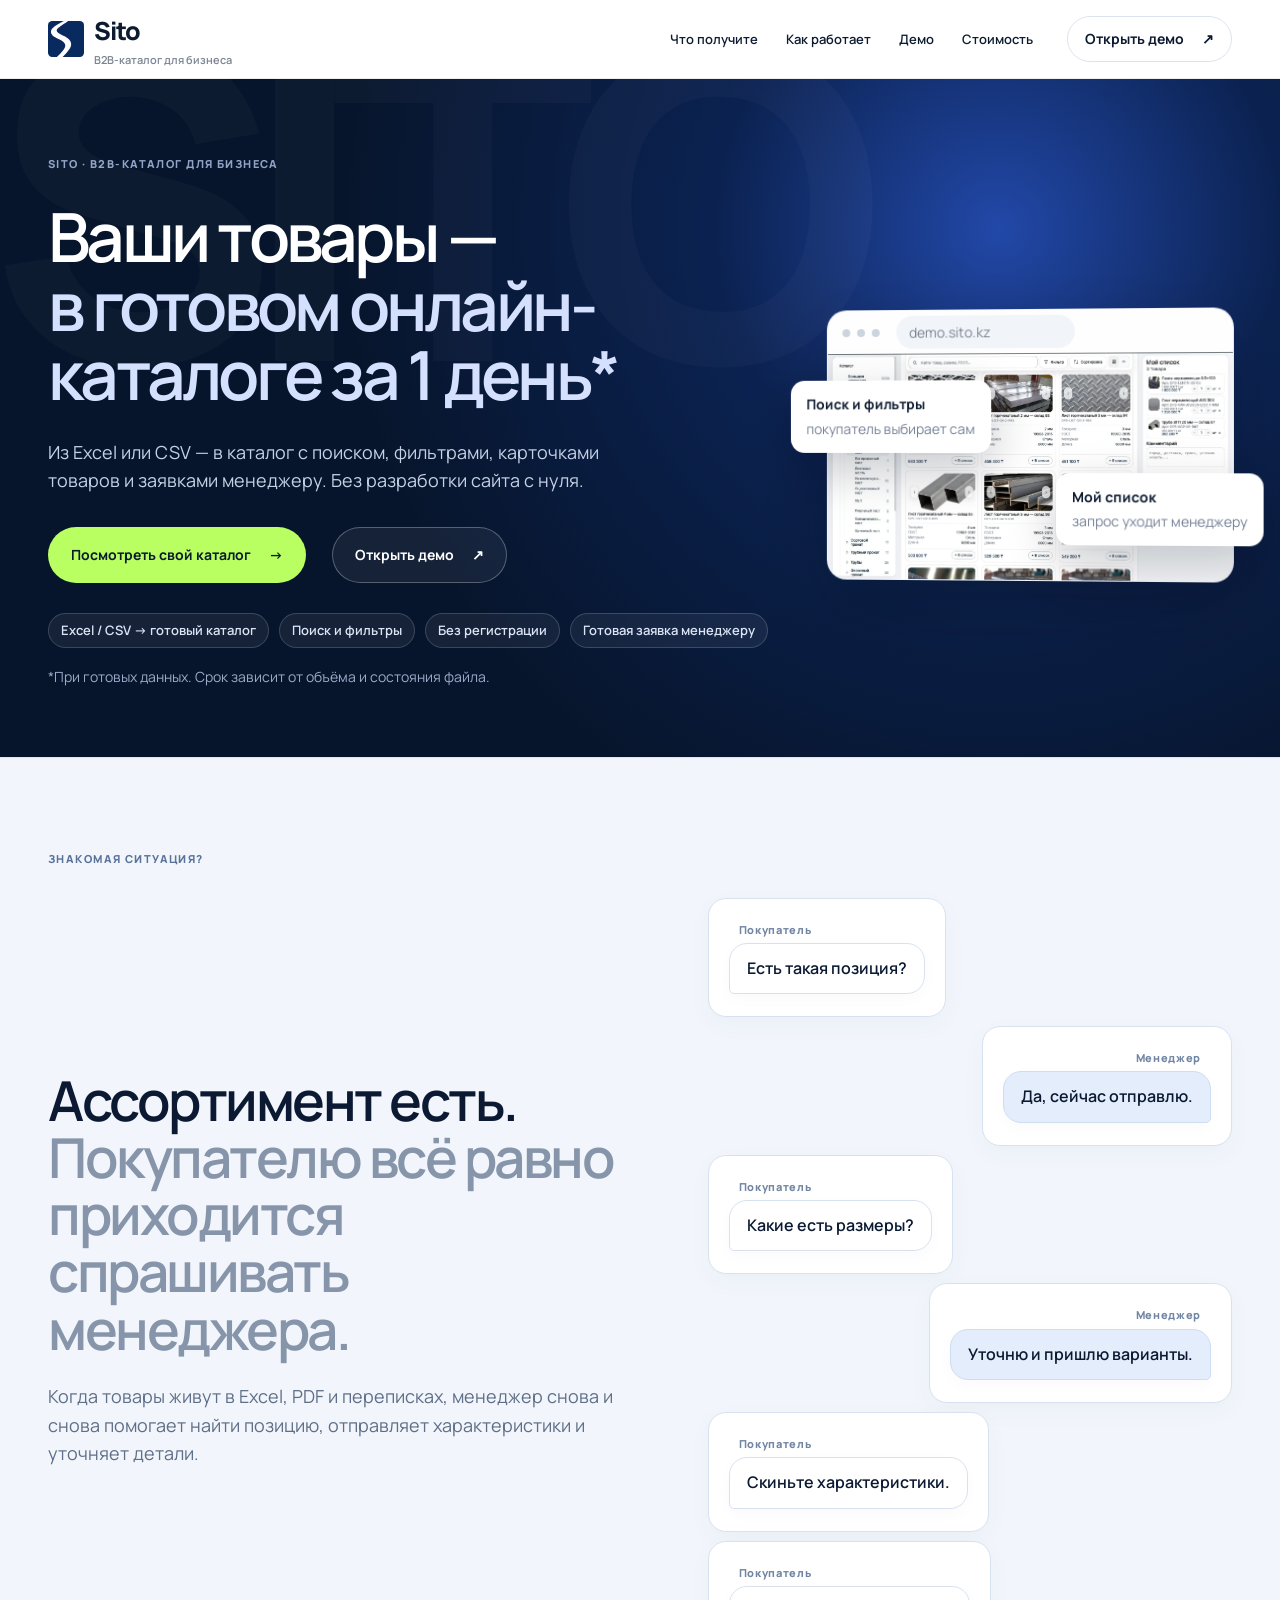
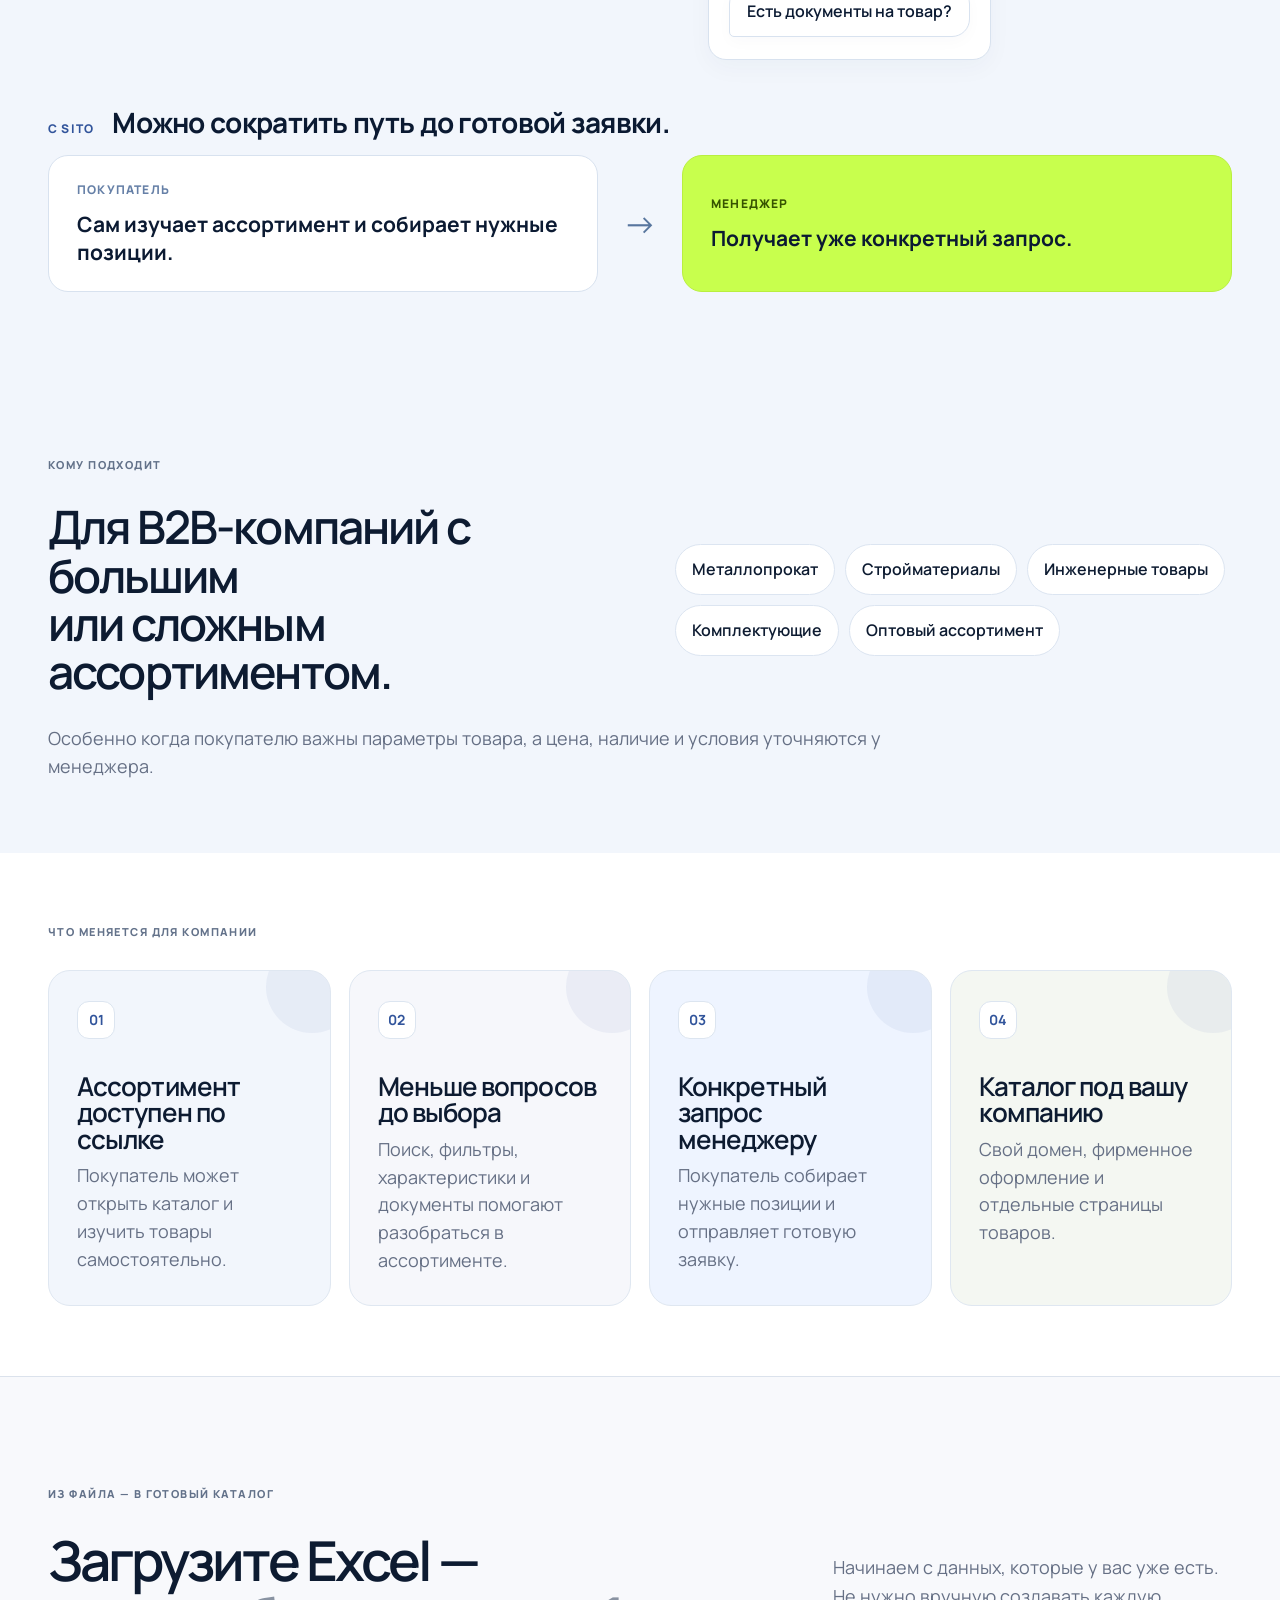
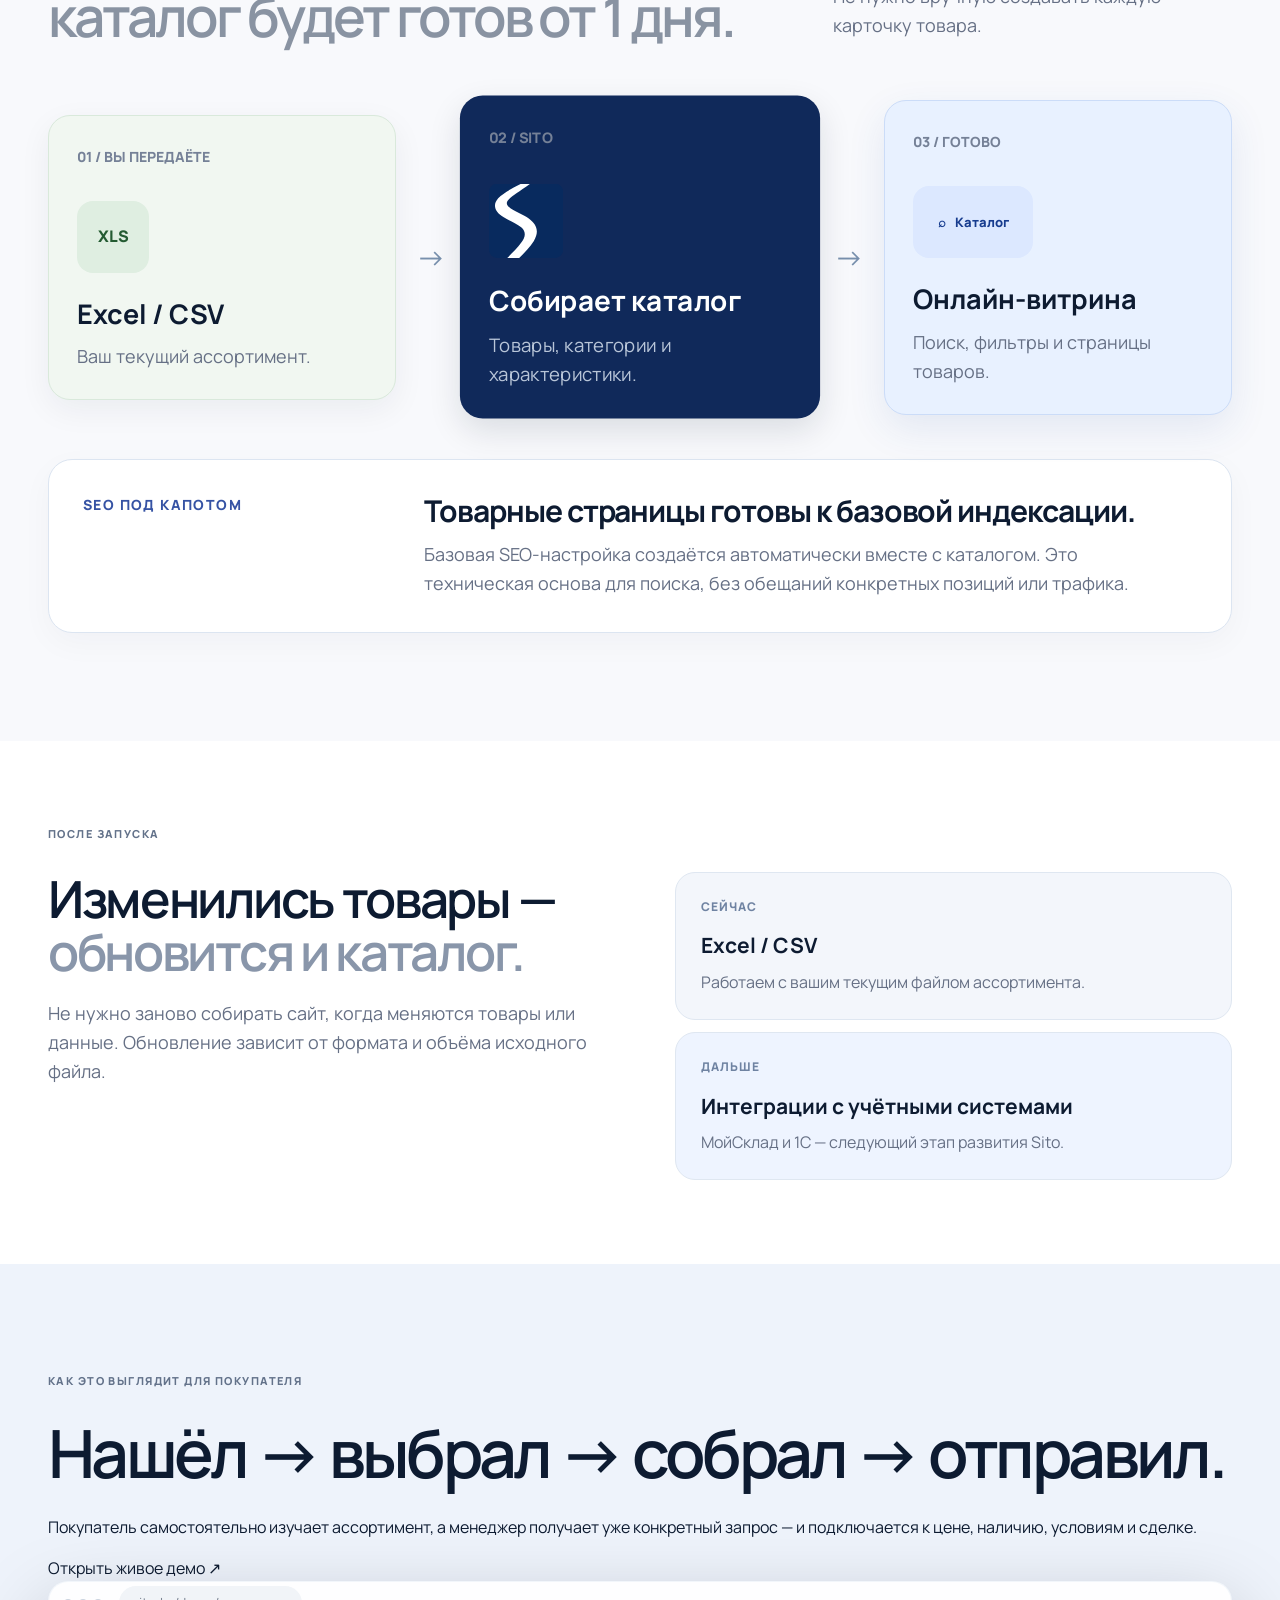
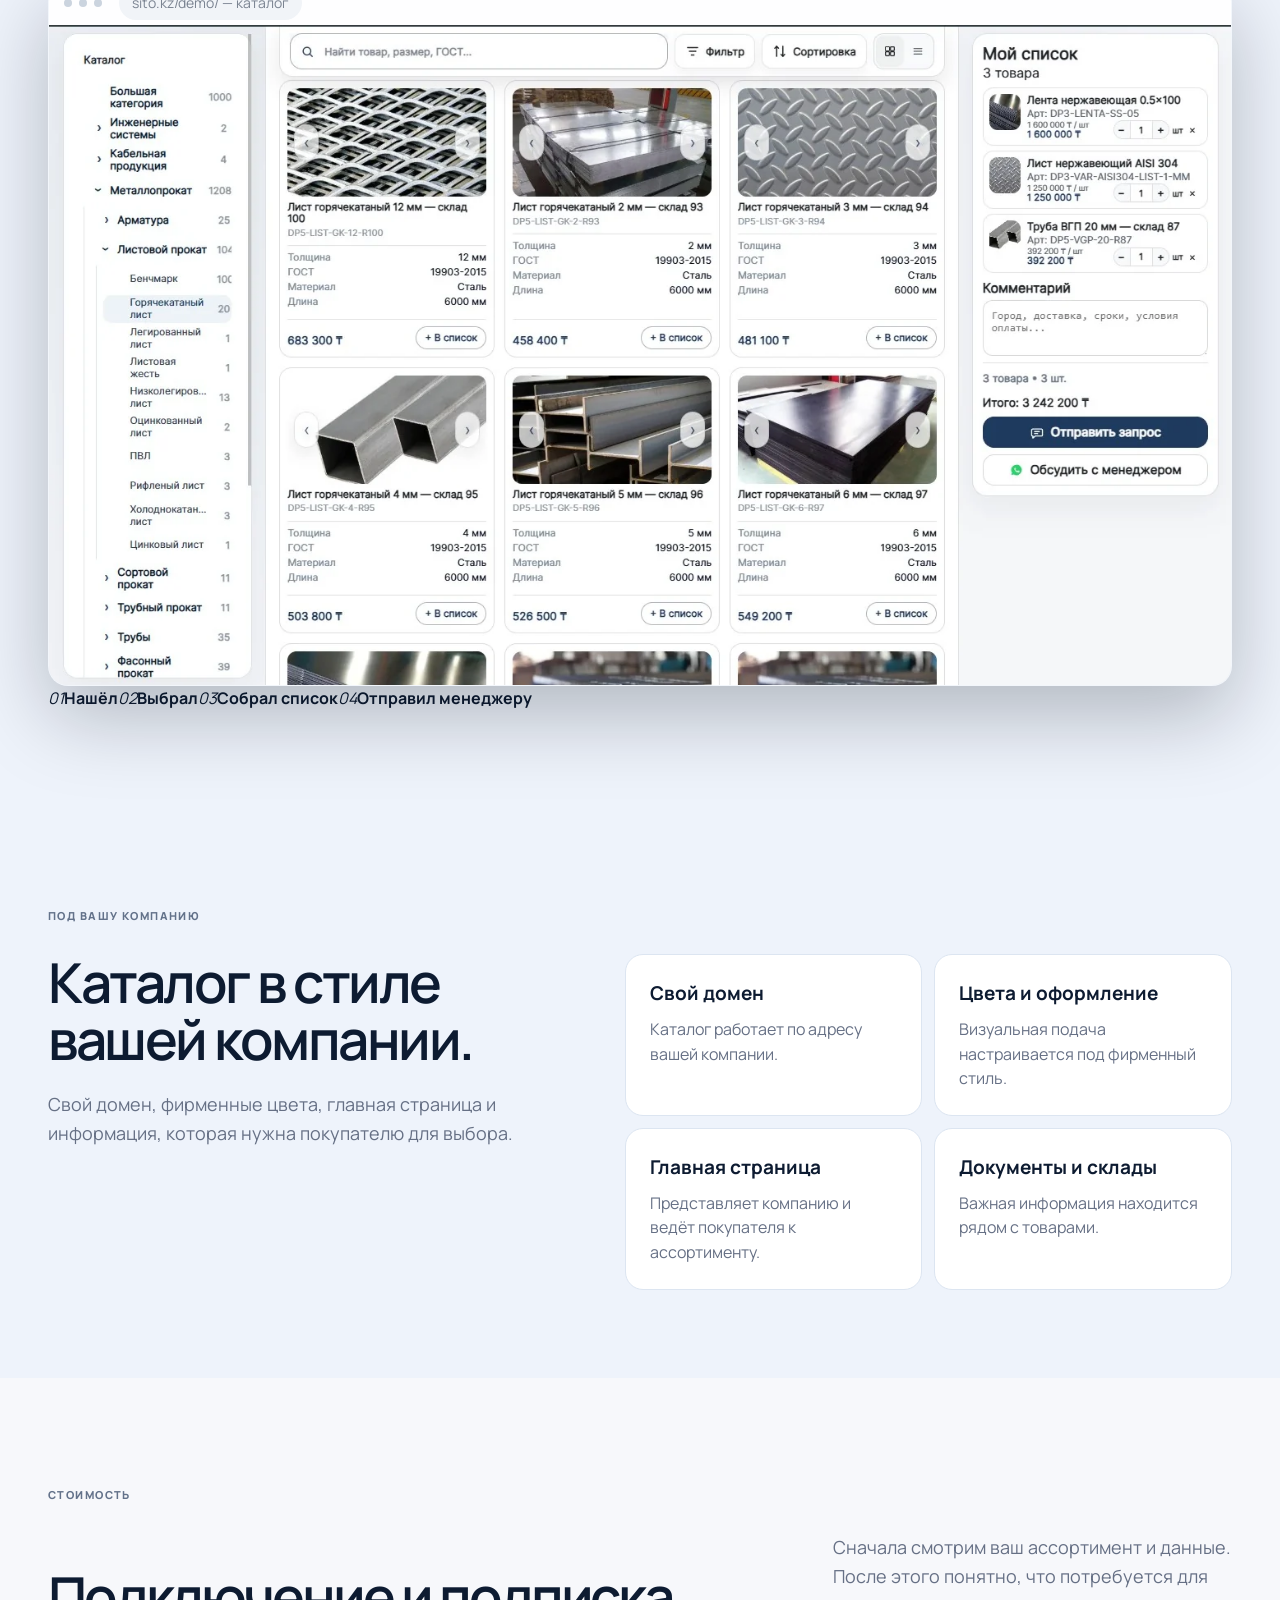
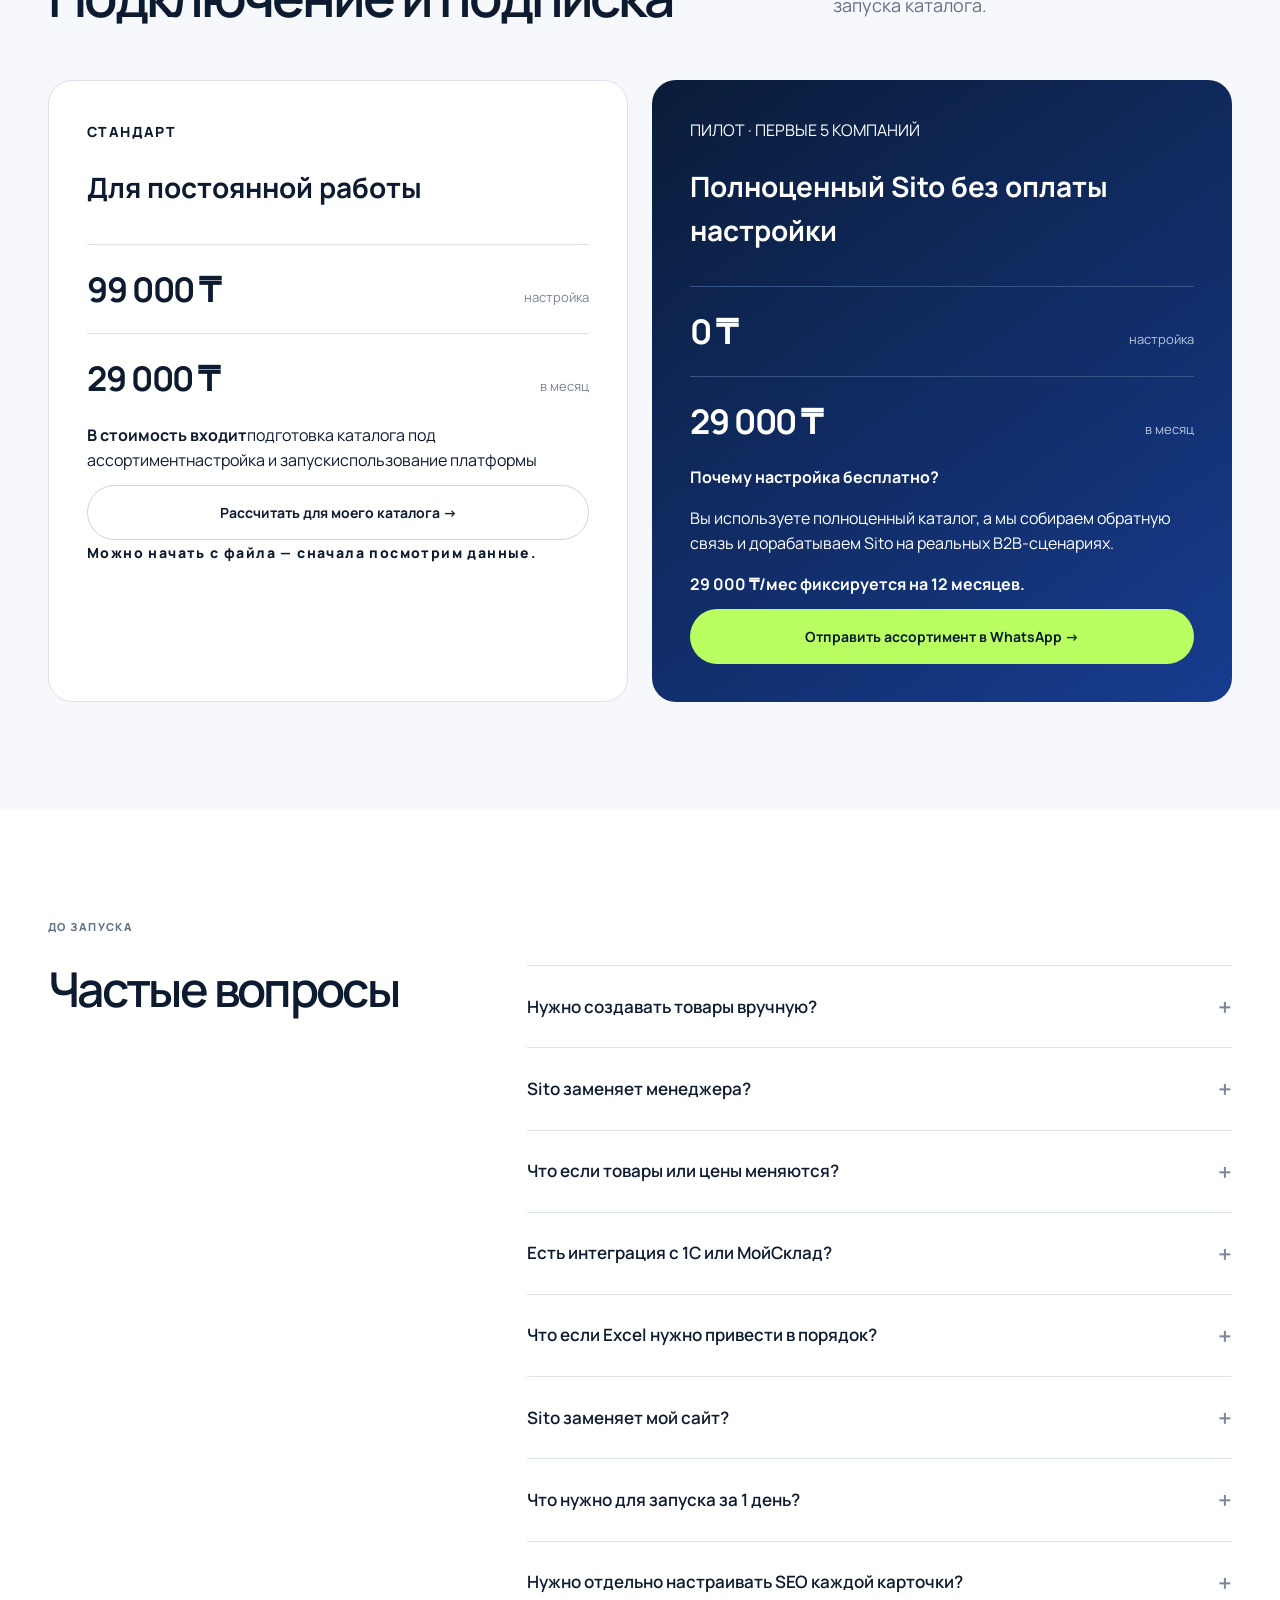
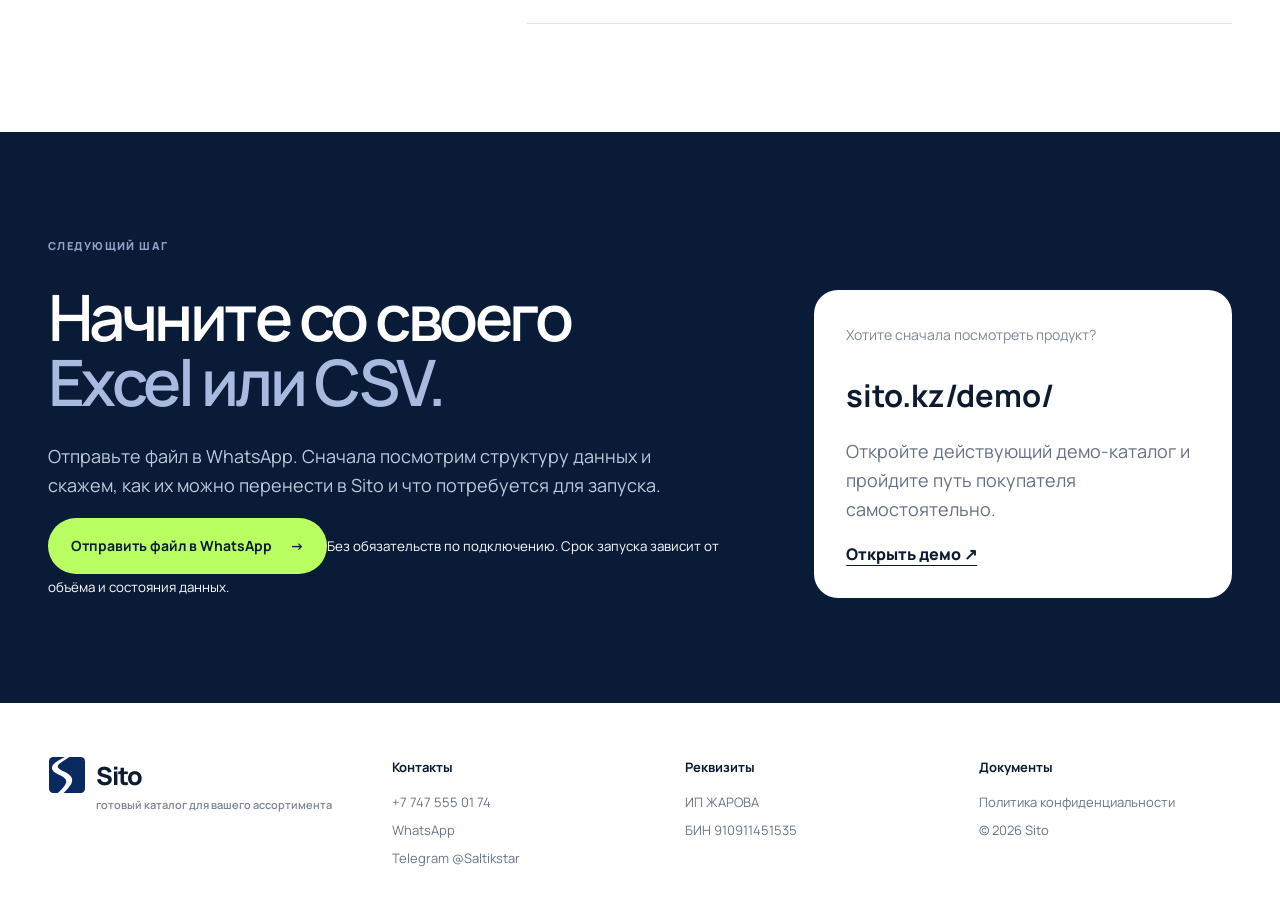
==== index.html @ e4e9da1c "Tighten demo pricing and WhatsApp conversion path" ====
<!doctype html>
<html lang="ru">
<head>
<meta charset="utf-8">
<meta name="viewport" content="width=device-width,initial-scale=1">
<title>Sito — B2B-каталог товаров для компаний с большим ассортиментом</title>
<meta name="description" content="Создайте онлайн-каталог из Excel или CSV. Поиск, фильтры, характеристики товаров, отдельные страницы с базовой SEO-настройкой и готовый запрос менеджеру.">
<meta name="robots" content="index,follow,max-image-preview:large">
<meta name="theme-color" content="#08152b">
<link rel="canonical" href="https://sito.kz/">
<link rel="icon" href="assets/sito-logo-icon.svg" type="image/svg+xml">
<meta property="og:type" content="website">
<meta property="og:locale" content="ru_KZ">
<meta property="og:site_name" content="Sito">
<meta property="og:title" content="Sito — B2B-каталог товаров для компаний с большим ассортиментом">
<meta property="og:description" content="Онлайн-каталог из Excel или CSV: поиск, фильтры, карточки товаров, базовое SEO страниц и готовый запрос менеджеру.">
<meta property="og:url" content="https://sito.kz/">
<meta property="og:image" content="https://sito.kz/assets/catalog.webp">
<meta property="og:image:width" content="1200"><meta property="og:image:height" content="630">
<meta name="twitter:card" content="summary_large_image">
<meta name="twitter:title" content="Sito — B2B-каталог товаров">
<meta name="twitter:description" content="Весь ассортимент по одной ссылке: поиск, фильтры, товарные страницы и базовое SEO по умолчанию.">
<meta name="twitter:image" content="https://sito.kz/assets/catalog.webp">
<link rel="preconnect" href="https://fonts.googleapis.com"><link rel="preconnect" href="https://fonts.gstatic.com" crossorigin>
<link href="https://fonts.googleapis.com/css2?family=Manrope:wght@400;500;600;700;800&display=swap" rel="stylesheet">
<link rel="stylesheet" href="styles-v2.css">
<script type="application/ld+json">{"@context":"https://schema.org","@type":"SoftwareApplication","name":"Sito","applicationCategory":"BusinessApplication","operatingSystem":"Web","url":"https://sito.kz/","description":"B2B-каталог для компаний с большим или сложным ассортиментом: импорт Excel/CSV, поиск, фильтры, товарные страницы с базовой SEO-настройкой и обращения менеджеру.","offers":[{"@type":"Offer","name":"Стандарт","price":"29000","priceCurrency":"KZT","description":"Ежемесячная подписка. Разовая настройка — 99 000 ₸."},{"@type":"Offer","name":"Пилот","price":"29000","priceCurrency":"KZT","description":"Для первых 5 компаний: настройка 0 ₸, цена фиксируется на 12 месяцев."}]}</script>
<script src="script-v2.js" defer></script>
</head>
<body>
  
<!-- Yandex.Metrika counter -->
<script type="text/javascript">
    (function(m,e,t,r,i,k,a){
        m[i]=m[i]||function(){(m[i].a=m[i].a||[]).push(arguments)};
        m[i].l=1*new Date();
        for (var j = 0; j < document.scripts.length; j++) {if (document.scripts[j].src === r) { return; }}
        k=e.createElement(t),a=e.getElementsByTagName(t)[0],k.async=1,k.src=r,a.parentNode.insertBefore(k,a)
    })(window, document,'script','https://mc.yandex.ru/metrika/tag.js?id=113372905', 'ym');

    ym(113372905, 'init', {ssr:true, webvisor:true, clickmap:true, ecommerce:"dataLayer", referrer: document.referrer, url: location.href, accurateTrackBounce:true, trackLinks:true});
</script>
<noscript><div><img src="https://mc.yandex.ru/watch/113372905" style="position:absolute; left:-9999px;" alt="" /></div></noscript>
<!-- /Yandex.Metrika counter -->



<a class="skip" href="#main">К содержимому</a>
<header class="site-header"><div class="shell header-inner">
<a class="brand" href="#top" aria-label="Sito"><img src="assets/sito-logo-icon.svg" alt=""><span>Sito<small>B2B-каталог для бизнеса</small></span></a>
<nav><a href="#benefits">Что получите</a><a href="#how">Как работает</a><a href="#demo">Демо</a><a href="#price">Стоимость</a></nav>
<a class="btn btn-small btn-light" href="https://sito.kz/demo/" target="_blank" rel="noopener">Открыть демо <span>↗</span></a>
</div></header>
<main id="main">
<section class="hero hero-v3" id="top"><div class="shell">
<div class="eyebrow">Sito · B2B-каталог для бизнеса</div>
<div class="hero-grid"><div class="hero-copy">
<h1>Ваши товары —<br><span>в готовом онлайн-каталоге за 1 день*</span></h1>
<p class="hero-lead">Из Excel или CSV — в каталог с поиском, фильтрами, карточками товаров и заявками менеджеру. Без разработки сайта с нуля.</p>
<div class="hero-actions"><a class="btn btn-accent wa" data-message="Здравствуйте! Хочу посмотреть, как будет выглядеть каталог Sito с моими товарами. Подскажите, что нужно отправить?" href="#">Посмотреть свой каталог <span>→</span></a><a class="btn btn-ghost" href="https://sito.kz/demo/" target="_blank" rel="noopener">Открыть демо <span>↗</span></a></div>
<div class="hero-tags"><span>Excel / CSV → готовый каталог</span><span>Поиск и фильтры</span><span>Без регистрации</span><span>Готовая заявка менеджеру</span></div>
<p class="fine">*При готовых данных. Срок зависит от объёма и состояния файла.</p>
</div>
<div class="hero-visual mockup reveal-up"><div class="browser-bar"><i></i><i></i><i></i><span>demo.sito.kz</span></div><div class="screen"><img src="assets/catalog.webp" alt="Онлайн-каталог Sito с поиском, фильтрами и карточками товаров" fetchpriority="high"></div><div class="float-card float-a"><b>Поиск и фильтры</b><span>покупатель выбирает сам</span></div><div class="float-card float-b"><b>Мой список</b><span>запрос уходит менеджеру</span></div></div>
</div></div></section>

<section class="section pain" id="problem"><div class="shell">
<div class="section-index">Знакомая ситуация?</div>
<div class="pain-grid">
<div class="pain-copy"><h2>Ассортимент есть.<br><span>Покупателю всё равно приходится спрашивать менеджера.</span></h2><p>Когда товары живут в Excel, PDF и переписках, менеджер снова и снова помогает найти позицию, отправляет характеристики и уточняет детали.</p></div>
<div class="pain-messages">
<div class="chat-row customer"><span>Покупатель</span><p>Есть такая позиция?</p></div>
<div class="chat-row manager"><span>Менеджер</span><p>Да, сейчас отправлю.</p></div>
<div class="chat-row customer"><span>Покупатель</span><p>Какие есть размеры?</p></div>
<div class="chat-row manager"><span>Менеджер</span><p>Уточню и пришлю варианты.</p></div>
<div class="chat-row customer"><span>Покупатель</span><p>Скиньте характеристики.</p></div>
<div class="chat-row customer"><span>Покупатель</span><p>Есть документы на товар?</p></div>
</div>
</div>
<div class="pain-solution-title"><span>С Sito</span><h3>Можно сократить путь до готовой заявки.</h3></div><div class="pain-result-flow"><div class="pain-result-card"><small>ПОКУПАТЕЛЬ</small><b>Сам изучает ассортимент и собирает нужные позиции.</b></div><div class="pain-flow-arrow" aria-hidden="true">→</div><div class="pain-result-card accent"><small>МЕНЕДЖЕР</small><b>Получает уже конкретный запрос.</b></div></div>
</div></section>

<section class="section audience"><div class="shell">
<div class="section-index">Кому подходит</div>
<div class="audience-row"><h2>Для B2B-компаний с большим<br>или сложным ассортиментом.</h2><div class="audience-tags"><span>Металлопрокат</span><span>Стройматериалы</span><span>Инженерные товары</span><span>Комплектующие</span><span>Оптовый ассортимент</span></div></div>
<p class="audience-note">Особенно когда покупателю важны параметры товара, а цена, наличие и условия уточняются у менеджера.</p>
</div></section>

<section class="section benefits" id="benefits"><div class="shell">
<div class="section-index">Что меняется для компании</div>
<div class="benefit-grid"><article><span>01</span><h2>Ассортимент доступен по ссылке</h2><p>Покупатель может открыть каталог и изучить товары самостоятельно.</p></article><article><span>02</span><h2>Меньше вопросов до выбора</h2><p>Поиск, фильтры, характеристики и документы помогают разобраться в ассортименте.</p></article><article><span>03</span><h2>Конкретный запрос менеджеру</h2><p>Покупатель собирает нужные позиции и отправляет готовую заявку.</p></article><article><span>04</span><h2>Каталог под вашу компанию</h2><p>Свой домен, фирменное оформление и отдельные страницы товаров.</p></article></div>
</div></section>

<section class="section company company-v3" id="how"><div class="shell">
<div class="section-index">Из файла — в готовый каталог</div>
<div class="title-row"><h2>Загрузите Excel —<br><span>каталог будет готов от 1 дня.</span></h2><p>Начинаем с данных, которые у вас уже есть. Не нужно вручную создавать каждую карточку товара.</p></div>
<div class="import-cards"><article><small>01 / ВЫ ПЕРЕДАЁТЕ</small><div class="file-icon">XLS</div><h3>Excel / CSV</h3><p>Ваш текущий ассортимент.</p></article><div class="arrow">→</div><article class="accent-card"><small>02 / SITO</small><img src="assets/sito-logo-icon.svg" alt="Sito"><h3>Собирает каталог</h3><p>Товары, категории и характеристики.</p></article><div class="arrow">→</div><article><small>03 / ГОТОВО</small><div class="mini-window">⌕ &nbsp; Каталог</div><h3>Онлайн-витрина</h3><p>Поиск, фильтры и страницы товаров.</p></article></div>
<div class="seo-underhood"><div class="seo-kicker">SEO ПОД КАПОТОМ</div><div><h3>Товарные страницы готовы к базовой индексации.</h3><p>Базовая SEO-настройка создаётся автоматически вместе с каталогом. Это техническая основа для поиска, без обещаний конкретных позиций или трафика.</p></div></div>
</div></section>

<section class="section data-update"><div class="shell">
<div class="section-index">После запуска</div>
<div class="data-update-grid"><div><h2>Изменились товары —<br><span>обновится и каталог.</span></h2><p>Не нужно заново собирать сайт, когда меняются товары или данные. Обновление зависит от формата и объёма исходного файла.</p></div>
<div class="data-cards"><article><small>СЕЙЧАС</small><b>Excel / CSV</b><p>Работаем с вашим текущим файлом ассортимента.</p></article><article><small>ДАЛЬШЕ</small><b>Интеграции с учётными системами</b><p>МойСклад и 1С — следующий этап развития Sito.</p></article></div></div>
</div></section>

<section class="section product-show product-journey" id="demo"><div class="shell">
<div class="section-index">Как это выглядит для покупателя</div>
<div class="product-journey-head"><div><h2>Нашёл → выбрал → собрал → отправил.</h2><p>Покупатель самостоятельно изучает ассортимент, а менеджер получает уже конкретный запрос — и подключается к цене, наличию, условиям и сделке.</p></div><a class="demo-text-link" href="https://sito.kz/demo/" target="_blank" rel="noopener">Открыть живое демо ↗</a></div>
<div class="mockup product-main-mockup"><div class="browser-bar"><i></i><i></i><i></i><span>sito.kz/demo/ — каталог</span></div><div class="screen"><img src="assets/catalog.webp" alt="Интерфейс каталога Sito" loading="lazy"></div></div>
<div class="journey-line"><span><em>01</em><b>Нашёл</b></span><span><em>02</em><b>Выбрал</b></span><span><em>03</em><b>Собрал список</b></span><span><em>04</em><b>Отправил менеджеру</b></span></div>
</div></section>

<section class="section personalization"><div class="shell">
<div class="section-index">Под вашу компанию</div>
<div class="personalization-grid"><div><h2>Каталог в стиле вашей компании.</h2><p>Свой домен, фирменные цвета, главная страница и информация, которая нужна покупателю для выбора.</p></div>
<div class="personalization-list"><div><b>Свой домен</b><span>Каталог работает по адресу вашей компании.</span></div><div><b>Цвета и оформление</b><span>Визуальная подача настраивается под фирменный стиль.</span></div><div><b>Главная страница</b><span>Представляет компанию и ведёт покупателя к ассортименту.</span></div><div><b>Документы и склады</b><span>Важная информация находится рядом с товарами.</span></div></div></div>
</div></section>

<section class="section pricing" id="price"><div class="shell">
<div class="section-index">Стоимость</div>
<div class="title-row"><h2>Подключение и подписка</h2><p>Сначала смотрим ваш ассортимент и данные. После этого понятно, что потребуется для запуска каталога.</p></div>
<div class="price-grid">
<article><small>СТАНДАРТ</small><h3>Для постоянной работы</h3><div class="price"><b>99 000 ₸</b><span>настройка</span></div><div class="price"><b>29 000 ₸</b><span>в месяц</span></div><div class="price-includes"><b>В стоимость входит</b><span>подготовка каталога под ассортимент</span><span>настройка и запуск</span><span>использование платформы</span></div><a class="btn btn-outline wa" data-message="Здравствуйте! Хочу рассчитать подключение Sito для моего каталога. Могу отправить файл с ассортиментом." href="#">Рассчитать для моего каталога →</a><small class="price-next">Можно начать с файла — сначала посмотрим данные.</small></article>
<article class="pilot"><div class="pilot-badge">ПИЛОТ · ПЕРВЫЕ 5 КОМПАНИЙ</div><h3>Полноценный Sito без оплаты настройки</h3><div class="price"><b>0 ₸</b><span>настройка</span></div><div class="price"><b>29 000 ₸</b><span>в месяц</span></div><div class="pilot-reason"><b>Почему настройка бесплатно?</b><p>Вы используете полноценный каталог, а мы собираем обратную связь и дорабатываем Sito на реальных B2B-сценариях.</p></div><div class="pilot-fixed"><b>29 000 ₸/мес фиксируется на 12 месяцев.</b></div><a class="btn btn-accent wa" data-message="Здравствуйте! Хочу участвовать в пилоте Sito. Могу отправить Excel или CSV с ассортиментом для предварительной оценки." href="#">Отправить ассортимент в WhatsApp →</a></article>
</div></div></section>

<section class="section faq"><div class="shell"><div class="section-index">До запуска</div><div class="faq-grid"><h2>Частые вопросы</h2><div class="accordions"><details><summary>Нужно создавать товары вручную?<span>+</span></summary><p>Нет, если ассортимент есть в Excel или CSV. Данные загружаются из существующего файла.</p></details><details><summary>Sito заменяет менеджера?<span>+</span></summary><p>Нет. Покупатель самостоятельно проходит предварительный выбор, а менеджер подключается к консультации, наличию, цене, условиям и сделке.</p></details><details><summary>Что если товары или цены меняются?<span>+</span></summary><p>Каталог можно обновлять при изменении ассортимента. Условия обновления зависят от формата и объёма ваших данных.</p></details><details><summary>Есть интеграция с 1С или МойСклад?<span>+</span></summary><p>Пока каталог работает с импортом данных из Excel или CSV. Интеграции с МойСклад и 1С — следующий этап развития Sito.</p></details><details><summary>Что если Excel нужно привести в порядок?<span>+</span></summary><p>Сначала смотрим структуру файла и оцениваем, какие данные можно использовать для каталога. Срок запуска зависит от состояния исходных данных.</p></details><details><summary>Sito заменяет мой сайт?<span>+</span></summary><p>Нет. Sito можно использовать как отдельный каталог для ассортимента и отправлять покупателям прямую ссылку.</p></details><details><summary>Что нужно для запуска за 1 день?<span>+</span></summary><p>Готовый Excel или CSV с товарными данными. Фактический срок зависит от объёма и состояния файла.</p></details><details><summary>Нужно отдельно настраивать SEO каждой карточки?<span>+</span></summary><p>Базовая SEO-настройка товарных страниц создаётся автоматически по умолчанию. Это техническая основа для индексации, а не обещание конкретных позиций или трафика из поиска.</p></details></div></div></div></section>

<section class="final" id="final"><div class="shell final-grid"><div><div class="section-index light">Следующий шаг</div><h2>Начните со своего<br><span>Excel или CSV.</span></h2><p>Отправьте файл в WhatsApp. Сначала посмотрим структуру данных и скажем, как их можно перенести в Sito и что потребуется для запуска.</p><a class="btn btn-accent wa" data-message="Здравствуйте! Хочу посмотреть Sito на своих товарах. Могу отправить Excel или CSV с ассортиментом для предварительной оценки." href="#">Отправить файл в WhatsApp <span>→</span></a><small class="final-note">Без обязательств по подключению. Срок запуска зависит от объёма и состояния данных.</small></div><div class="final-card"><span>Хотите сначала посмотреть продукт?</span><h3>sito.kz/demo/</h3><p>Откройте действующий демо-каталог и пройдите путь покупателя самостоятельно.</p><a href="https://sito.kz/demo/" target="_blank" rel="noopener">Открыть демо ↗</a></div></div></section>
</main>
<footer><div class="shell footer-grid"><div class="brand foot-brand"><img src="assets/sito-logo-icon.svg" alt=""><span>Sito<small>готовый каталог для вашего ассортимента</small></span></div><div><b>Контакты</b><a href="tel:+77475550174">+7 747 555 01 74</a><a href="https://wa.me/77475550174" target="_blank" rel="noopener">WhatsApp</a><a href="https://t.me/Saltikstar" target="_blank" rel="noopener">Telegram @Saltikstar</a></div><div><b>Реквизиты</b><span>ИП ЖАРОВА</span><span>БИН 910911451535</span></div><div><b>Документы</b><a href="privacy.html">Политика конфиденциальности</a><span>© 2026 Sito</span></div></div></footer>
</body></html>
---- styles-v2.css ----
:root{--navy:#07152c;--blue:#173c8f;--electric:#4e6cff;--ice:#eef3fb;--paper:#f7f8fb;--ink:#0d1b31;--muted:#667085;--line:#dbe2ec;--accent:#b9ff62;--white:#fff}*{box-sizing:border-box}html{scroll-behavior:smooth;scroll-padding-top:92px}body{margin:0;font-family:Manrope,Arial,sans-serif;color:var(--ink);background:#fff;font-size:16px;line-height:1.55}a{color:inherit;text-decoration:none}img,video{display:block;max-width:100%}button,a,summary{-webkit-tap-highlight-color:transparent}.shell{width:min(1440px,calc(100% - 96px));margin:auto}.skip{position:fixed;top:-100px;left:12px;background:#fff;padding:10px;z-index:100}.skip:focus{top:12px}.site-header{position:sticky;top:0;z-index:30;background:rgba(255,255,255,.86);backdrop-filter:blur(18px);border-bottom:1px solid rgba(13,27,49,.08)}.header-inner{height:78px;display:flex;align-items:center;gap:34px}.brand{display:flex;align-items:center;gap:10px;font-weight:800;font-size:25px;letter-spacing:-.04em}.brand img{width:36px;height:36px}.brand small{display:block;font-size:10px;font-weight:600;color:#7b8492;letter-spacing:0}.header-inner nav{display:flex;gap:28px;margin-left:auto;font-size:13px;font-weight:600}.header-inner nav a:hover{opacity:.55}.btn{display:inline-flex;align-items:center;justify-content:center;gap:18px;border-radius:999px;padding:16px 22px;font-weight:700;font-size:14px;border:1px solid transparent;transition:transform .2s,box-shadow .2s,background .2s}.btn:hover{transform:translateY(-2px);box-shadow:0 12px 30px rgba(7,21,44,.14)}.btn-small{padding:11px 17px}.btn-light{background:#fff;border-color:#dce3ec}.btn-dark{background:var(--navy);color:#fff}.btn-accent{background:var(--accent);color:#0b1a2d}.btn-outline{border-color:#cbd5e1}.text-link{font-size:14px;font-weight:700;text-decoration:underline;text-underline-offset:5px}.hero{position:relative;overflow:hidden;background:radial-gradient(circle at 78% 22%,#2248a8 0,#0b2251 25%,#07152c 58%);color:#fff;padding:72px 0 34px}.hero:before{content:"SITO";position:absolute;left:-1vw;top:-8vw;font-size:34vw;line-height:1;font-weight:800;letter-spacing:-.09em;color:rgba(255,255,255,.025);pointer-events:none}.eyebrow,.section-index{font-size:11px;font-weight:800;letter-spacing:.13em;text-transform:uppercase;color:#63728a;margin-bottom:30px}.hero .eyebrow,.section-index.light{color:#91a4c6}.hero-grid{display:grid;grid-template-columns:.82fr 1.18fr;gap:56px;align-items:center}.hero-copy{position:relative;z-index:2}.hero h1,.section h2,.manager-band h2,.final h2{font-size:clamp(44px,5.2vw,78px);line-height:1.02;letter-spacing:-.055em;margin:0 0 28px;font-weight:600}.hero h1 span{color:#9bb2e9}.hero-lead{max-width:620px;color:#c4d0e4;font-size:19px;margin-bottom:32px}.hero-actions{display:flex;align-items:center;gap:26px}.hero .text-link{color:#dfe7f6}.mockup{position:relative;background:#eaf0f8;border:1px solid rgba(255,255,255,.35);border-radius:20px;box-shadow:0 30px 80px rgba(2,10,25,.25);overflow:hidden}.browser-bar{height:43px;display:flex;align-items:center;gap:7px;padding:0 15px;background:rgba(255,255,255,.94);color:#7b8492;font-size:11px}.browser-bar i{width:8px;height:8px;border-radius:50%;background:#cbd4df}.browser-bar span{margin-left:10px;padding:6px 13px;background:#f1f4f8;border-radius:999px;min-width:180px}.screen{background:#fff;overflow:hidden}.screen img,.screen video{width:100%;height:auto}.hero-visual{transform:perspective(1200px) rotateY(-4deg) rotateX(1deg);overflow:visible}.hero-visual .screen,.hero-visual .browser-bar{overflow:hidden}.hero-visual .browser-bar{border-radius:20px 20px 0 0}.hero-visual .screen{border-radius:0 0 20px 20px}.float-card{position:absolute;background:#fff;color:var(--ink);border-radius:14px;padding:13px 16px;box-shadow:0 18px 50px rgba(3,11,28,.22);font-size:11px;min-width:155px}.float-card b,.float-card span{display:block}.float-card span{color:#758197;margin-top:3px}.float-a{left:-38px;top:26%}.float-b{right:-30px;bottom:13%}.hero-proof{position:relative;display:flex;gap:18px 40px;flex-wrap:wrap;border-top:1px solid rgba(255,255,255,.15);margin-top:62px;padding-top:22px;color:#c9d5e8;font-size:13px}.hero-proof span:before{content:"✓";color:var(--accent);margin-right:8px}.fine{font-size:11px;color:#7185a7;margin:12px 0 0}.section{padding:108px 0}.title-row{display:grid;grid-template-columns:1.15fr .65fr;gap:80px;align-items:end;margin-bottom:56px}.title-row h2{font-size:clamp(38px,4.3vw,66px);margin-bottom:0}.title-row h2 span,.fit h2 span{color:#8993a2}.title-row>p{color:var(--muted);font-size:17px;margin:0 0 5px}.current{background:var(--paper)}.current-grid{display:grid;grid-template-columns:.8fr 1.2fr;gap:60px;align-items:center}.flow-list{border-top:1px solid var(--line)}.flow-list>div{display:grid;grid-template-columns:42px 1fr;gap:18px;padding:20px 0;border-bottom:1px solid var(--line);font-size:17px}.flow-list b{font-size:11px;color:#8793a5}.soft-frame{background:#edf1f6;border-radius:28px;padding:28px;overflow:hidden}.soft-frame img{width:100%;border-radius:16px}.contrast{background:#fff}.journey{display:grid;grid-template-columns:repeat(4,1fr);border:1px solid var(--line);border-radius:22px;overflow:hidden;margin-bottom:44px}.journey article{padding:28px;min-height:220px;border-right:1px solid var(--line)}.journey article:last-child{border-right:0}.journey em{font-style:normal;font-size:11px;color:#778397}.journey h3{font-size:26px;margin:35px 0 10px;letter-spacing:-.04em}.journey p{color:var(--muted);font-size:14px;margin:0}.wide-mockup{max-width:1240px;margin:auto}.wide-mockup .screen{max-height:660px;overflow:hidden}.center-action{text-align:center;margin-top:30px}.manager-band{padding:100px 0;background:linear-gradient(135deg,#07152c,#102a5f);color:#fff;overflow:hidden}.manager-grid{display:grid;grid-template-columns:.78fr 1.22fr;gap:70px;align-items:center}.manager-band h2{font-size:clamp(42px,4.5vw,68px)}.manager-band p{color:#c3cee0;max-width:590px;font-size:17px}.quote{border-left:2px solid var(--accent);padding:12px 0 12px 18px;margin-top:30px;color:#fff;font-weight:600}.dark-mock{transform:rotate(1deg)}.research{padding:72px 0;background:#b9ff62}.research-grid{display:grid;grid-template-columns:.6fr 1.4fr;gap:80px;align-items:center}.research strong{font-size:clamp(100px,13vw,190px);letter-spacing:-.08em;line-height:.8}.research sup{font-size:.35em}.research h3{font-size:28px;max-width:760px;line-height:1.2;margin:0 0 14px}.research p{max-width:720px}.research a{text-decoration:underline;text-underline-offset:4px;font-size:12px}.company{background:#fff}.import-cards{display:grid;grid-template-columns:1fr 54px 1fr 54px 1fr;align-items:center}.import-cards article{border:1px solid var(--line);border-radius:22px;padding:28px;min-height:260px}.import-cards small{font-size:10px;color:#758197;font-weight:800}.file-icon,.mini-window{display:flex;align-items:center;justify-content:center;width:72px;height:72px;border-radius:16px;background:#eef2f7;margin:32px 0 20px;font-weight:800}.mini-window{width:120px;font-size:13px}.import-cards article>img{width:72px;height:72px;margin:32px 0 20px}.import-cards h3{font-size:27px;margin:0 0 8px}.import-cards p{color:var(--muted);margin:0}.import-cards .accent-card{background:var(--navy);color:#fff;border-color:var(--navy);transform:scale(1.035)}.import-cards .accent-card p{color:#b8c5d8}.arrow{text-align:center;font-size:27px;color:#8490a2}.big-note{text-align:center;font-size:22px;margin:45px 0 0;font-weight:600}.product-show{background:#eef3fb;overflow:hidden}.show-grid{display:grid;grid-template-columns:1.2fr .8fr;gap:28px;align-items:start}.phoneish{margin-top:90px}.metric-grid{display:grid;grid-template-columns:repeat(3,1fr);gap:18px}.metric-grid article{background:#f6f8fb;border:1px solid #e3e8ef;border-radius:20px;padding:30px}.metric-grid span{display:flex;width:44px;height:44px;border-radius:50%;background:#e6edff;align-items:center;justify-content:center;color:#254db0;font-size:22px}.metric-grid h3{font-size:25px;margin:35px 0 8px}.metric-grid p{color:var(--muted);margin:0}.fit{background:#07152c;color:#fff}.fit-grid{display:grid;grid-template-columns:.8fr 1.2fr;gap:100px}.fit h2{font-size:clamp(40px,4.2vw,64px);margin:0}.fit-list{border-top:1px solid #2a3c58}.fit-list>div{display:grid;grid-template-columns:45px 1fr;border-bottom:1px solid #2a3c58;padding:23px 0}.fit-list b{font-size:11px;color:#8da2c5}.fit-list p{font-size:20px;margin:0;color:#d8e1ef}.pricing{background:#f7f8fb}.price-grid{display:grid;grid-template-columns:1fr 1fr;gap:24px}.price-grid article{background:#fff;border:1px solid var(--line);border-radius:24px;padding:38px}.price-grid .pilot{background:linear-gradient(145deg,#0a1c39,#173c8f);color:#fff;border:0}.price-grid small{font-size:10px;font-weight:800;letter-spacing:.1em}.price-grid h3{font-size:28px;max-width:520px;margin:22px 0 34px}.price{display:flex;justify-content:space-between;align-items:baseline;border-top:1px solid #dce2ea;padding:18px 0}.pilot .price{border-color:#365486}.price b{font-size:34px;letter-spacing:-.04em}.price span{font-size:13px;color:#7a8494}.pilot .price span,.pilot>p{color:#b8c6dd}.price-grid article>p{color:var(--muted);min-height:52px}.price-grid .btn{width:100%;margin-top:12px}.faq-grid{display:grid;grid-template-columns:.7fr 1.3fr;gap:100px}.faq h2{font-size:48px;margin:0}.accordions{border-top:1px solid var(--line)}details{border-bottom:1px solid var(--line);padding:22px 0}summary{display:flex;justify-content:space-between;align-items:center;gap:20px;cursor:pointer;list-style:none;font-size:17px;font-weight:600}summary::-webkit-details-marker{display:none}summary span{font-size:24px;color:#7a879a;transition:transform .2s}details[open] summary span{transform:rotate(45deg)}details p{color:var(--muted);max-width:720px;margin:14px 40px 0 0}.final{padding:105px 0;background:#0a1b38;color:#fff}.final-grid{display:grid;grid-template-columns:1.25fr .75fr;gap:70px;align-items:end}.final h2{font-size:clamp(46px,5vw,76px)}.final h2 span{color:#a9bae0}.final p{color:#bdc9dc;max-width:620px;font-size:17px}.final-card{background:#fff;color:var(--ink);border-radius:24px;padding:32px}.final-card span{font-size:11px;color:#7d8797}.final-card h3{font-size:31px;margin:24px 0 8px}.final-card p{color:var(--muted);font-size:14px}.final-card a{font-weight:800;text-decoration:underline;text-underline-offset:5px}footer{background:#fff;padding:54px 0}.footer-grid{display:grid;grid-template-columns:1.2fr repeat(3,1fr);gap:40px}.footer-grid>div:not(.brand){display:flex;flex-direction:column;gap:8px;font-size:13px;color:#697586}.footer-grid b{color:var(--ink);margin-bottom:6px}.foot-brand{align-items:flex-start;height:max-content}.foot-brand img{width:38px}.reveal-up{animation:rise .8s ease both}@keyframes rise{from{opacity:0;transform:translateY(18px) perspective(1200px) rotateY(-4deg)}to{opacity:1;transform:translateY(0) perspective(1200px) rotateY(-4deg)}}@media(max-width:1000px){.shell{width:calc(100% - 48px)}.hero-grid,.title-row,.manager-grid,.current-grid,.fit-grid,.faq-grid,.final-grid{grid-template-columns:1fr}.hero-grid{gap:46px}.hero-copy{max-width:800px}.hero-visual{max-width:900px}.title-row{gap:18px}.title-row>p{max-width:700px}.journey{grid-template-columns:1fr 1fr}.journey article:nth-child(2){border-right:0}.journey article:nth-child(-n+2){border-bottom:1px solid var(--line)}.import-cards{grid-template-columns:1fr}.arrow{transform:rotate(90deg);padding:8px}.import-cards .accent-card{transform:none}.show-grid{grid-template-columns:1fr}.phoneish{margin-top:0}.metric-grid{grid-template-columns:1fr 1fr}.footer-grid{grid-template-columns:1fr 1fr}.fit-grid,.faq-grid{gap:45px}}@media(max-width:680px){body{font-size:15px}.shell{width:calc(100% - 32px)}.site-header .header-inner{height:68px}.header-inner nav{display:none}.brand{font-size:22px}.brand img{width:32px}.header-inner>.btn{margin-left:auto;font-size:11px;padding:9px 12px;gap:8px}.hero{padding:48px 0 28px}.hero h1{font-size:43px}.hero-lead{font-size:16px}.hero-actions{align-items:stretch;flex-direction:column;gap:18px}.hero-actions .btn{width:100%}.hero-proof{margin-top:38px;flex-direction:column;gap:9px}.float-card{display:none}.hero-visual{transform:none}.browser-bar span{min-width:0;max-width:70%;white-space:nowrap;overflow:hidden;text-overflow:ellipsis}.section{padding:72px 0}.section-index{margin-bottom:22px}.title-row{margin-bottom:34px}.title-row h2,.manager-band h2,.fit h2,.final h2{font-size:38px}.title-row>p,.manager-band p,.final p{font-size:15px}.current-grid{gap:30px}.soft-frame{padding:12px;border-radius:18px}.journey{grid-template-columns:1fr}.journey article{min-height:0;border-right:0;border-bottom:1px solid var(--line)!important;padding:24px}.journey article:last-child{border-bottom:0!important}.journey h3{margin-top:20px}.manager-band{padding:72px 0}.manager-grid{gap:36px}.research{padding:52px 0}.research-grid{grid-template-columns:1fr;gap:26px}.research strong{font-size:110px}.research h3{font-size:23px}.import-cards article{min-height:0}.big-note{font-size:18px}.metric-grid{grid-template-columns:1fr}.price-grid{grid-template-columns:1fr}.price-grid article{padding:25px}.price b{font-size:29px}.faq h2{font-size:38px}.final{padding:72px 0}.footer-grid{grid-template-columns:1fr;gap:28px}.show-grid{gap:18px}.mockup{border-radius:14px}.browser-bar{height:36px}.btn{padding:14px 18px}.fit-list p{font-size:17px}}@media(prefers-reduced-motion:reduce){*{scroll-behavior:auto!important;animation:none!important;transition:none!important}}

/* Readability + SEO value block */
.fine{font-size:14px;line-height:1.5;color:#9aabc8}
.import-cards small,.journey em,.flow-list b,.fit-list b,.price-grid small,.final-card span,.research a,.browser-bar,.float-card{font-size:14px}
.seo-underhood{margin-top:34px;border:1px solid var(--line);border-radius:24px;padding:34px;background:linear-gradient(135deg,#f7f9fd,#eef3fb);display:grid;grid-template-columns:.42fr 1.1fr;gap:22px 46px;align-items:start}
.seo-kicker{font-size:14px;font-weight:800;letter-spacing:.1em;color:#3653a4}
.seo-underhood h3{font-size:30px;line-height:1.15;letter-spacing:-.035em;margin:0 0 12px}
.seo-underhood p{font-size:16px;color:var(--muted);margin:0;max-width:760px}
.seo-flow{grid-column:1/-1;display:flex;align-items:center;gap:10px;flex-wrap:wrap;padding-top:8px}
.seo-flow span{font-size:14px;font-weight:700;background:#fff;border:1px solid #dce4ef;border-radius:999px;padding:9px 13px}
.seo-flow b{color:#8290a5}
@media(max-width:680px){body{font-size:16px}.header-inner>.btn{font-size:14px}.title-row>p,.manager-band p,.final p{font-size:16px}.journey p,.final-card p,.price span,.footer-grid>div:not(.brand),.text-link{font-size:14px}.eyebrow,.section-index{font-size:14px;letter-spacing:.1em}.seo-underhood{grid-template-columns:1fr;padding:24px;gap:14px}.seo-underhood h3{font-size:25px}.seo-flow{grid-column:auto}.seo-flow b{display:none}.seo-flow span{width:100%;text-align:center}.fine{font-size:14px}}

/* Marketing v3 */
.hero-v3{padding-top:76px;padding-bottom:70px}
.hero-v3 .hero-grid{grid-template-columns:.9fr 1.1fr}
.hero-v3 h1{font-size:clamp(48px,5.3vw,80px)}
.hero-v3 h1 span{color:#d5e0ff}
.hero-v3 .fine{margin-top:18px;max-width:600px}
.btn-ghost{border-color:rgba(255,255,255,.28);color:#fff;background:rgba(255,255,255,.06)}
.btn-ghost:hover{background:rgba(255,255,255,.12)}
.hero-tags{display:flex;flex-wrap:wrap;gap:10px;margin-top:30px}
.hero-tags span{font-size:14px;font-weight:600;color:#dce5f5;border:1px solid rgba(255,255,255,.16);background:rgba(255,255,255,.06);padding:9px 13px;border-radius:999px}
.benefits{padding:70px 0;border-bottom:1px solid var(--line)}
.benefit-grid{display:grid;grid-template-columns:repeat(4,1fr);border:1px solid var(--line);border-radius:24px;overflow:hidden}
.benefit-grid article{padding:28px;border-right:1px solid var(--line)}
.benefit-grid article:last-child{border-right:0}
.benefit-grid span{font-size:14px;color:#8290a5;font-weight:700}
.benefit-grid h2{font-size:25px;letter-spacing:-.035em;margin:30px 0 8px}
.benefit-grid p{font-size:15px;color:var(--muted);margin:0}
.company-v3{background:#f7f8fb}
.company-v3 .seo-underhood{margin-top:44px}
.compact-journey{margin-bottom:0}
.product-show .title-row{margin-bottom:44px}
@media(max-width:1000px){.benefit-grid{grid-template-columns:1fr 1fr}.benefit-grid article:nth-child(2){border-right:0}.benefit-grid article:nth-child(-n+2){border-bottom:1px solid var(--line)}}
@media(max-width:680px){.hero-v3{padding-top:48px}.hero-v3 h1{font-size:42px}.hero-v3 .hero-grid{gap:38px}.hero-tags{margin-top:24px}.hero-tags span{font-size:14px}.benefits{padding:54px 0}.benefit-grid{grid-template-columns:1fr}.benefit-grid article{border-right:0;border-bottom:1px solid var(--line)!important;padding:23px}.benefit-grid article:last-child{border-bottom:0!important}.benefit-grid h2{margin-top:16px}.hero-v3 .hero-actions .btn-ghost{width:100%}}

/* v3 capability polish */
.brand small{font-size:11px;line-height:1.25;margin-top:2px}
.hero-tags{display:grid;grid-template-columns:repeat(4,max-content);gap:10px;margin-top:30px}
.hero-tags span{font-size:13px;line-height:1.2;padding:9px 12px;white-space:nowrap}
.capabilities{padding:76px 0;background:#fff;border-bottom:1px solid var(--line)}
.capability-grid{display:grid;grid-template-columns:repeat(3,1fr);border:1px solid var(--line);border-radius:24px;overflow:hidden}
.capability-grid article{padding:25px 27px;min-height:142px;border-right:1px solid var(--line);border-bottom:1px solid var(--line)}
.capability-grid article:nth-child(3n){border-right:0}
.capability-grid article:nth-child(n+4){border-bottom:0}
.capability-grid b{font-size:18px;letter-spacing:-.025em}
.capability-grid p{font-size:14px;color:var(--muted);margin:10px 0 0;max-width:330px}
@media(max-width:1200px){.hero-tags{grid-template-columns:repeat(2,max-content)}}
@media(max-width:800px){.capability-grid{grid-template-columns:1fr 1fr}.capability-grid article{border-right:1px solid var(--line)!important;border-bottom:1px solid var(--line)!important}.capability-grid article:nth-child(2n){border-right:0!important}.capability-grid article:nth-last-child(-n+2){border-bottom:0!important}}
@media(max-width:680px){.hero-tags{display:flex;gap:8px}.hero-tags span{white-space:normal}.capabilities{padding:58px 0}.capability-grid{grid-template-columns:1fr}.capability-grid article{min-height:0;border-right:0!important;border-bottom:1px solid var(--line)!important}.capability-grid article:last-child{border-bottom:0!important}}

/* Body copy readability */
.hero-lead,.title-row>p,.manager-band p,.final p,.benefit-grid p,.capability-grid p,.journey p,.import-cards p,.seo-underhood p,.fit-list p,.price-grid article>p,details p,.final-card p{font-size:18px;line-height:1.6}
@media(max-width:680px){.hero-lead,.title-row>p,.manager-band p,.final p,.benefit-grid p,.capability-grid p,.journey p,.import-cards p,.seo-underhood p,.fit-list p,.price-grid article>p,details p,.final-card p{font-size:18px}}

/* v3 visual hierarchy: benefits, capabilities, process */
.benefits{background:#fff}
.benefit-grid{display:grid;grid-template-columns:repeat(4,1fr);gap:18px;border:0;border-radius:0;overflow:visible}
.benefit-grid article{position:relative;padding:30px 28px;min-height:210px;border:1px solid #dfe7f1!important;border-radius:22px;background:#f2f6fc;overflow:hidden}
.benefit-grid article:nth-child(2){background:#f6f7fb}
.benefit-grid article:nth-child(3){background:#eef4ff}
.benefit-grid article:nth-child(4){background:#f4f7f2}
.benefit-grid article:after{content:"";position:absolute;width:92px;height:92px;border-radius:50%;right:-28px;top:-30px;background:rgba(23,60,143,.055)}
.benefit-grid span{display:flex;width:38px;height:38px;align-items:center;justify-content:center;border-radius:12px;background:#fff;border:1px solid #dce5f0;color:#31549b;font-size:14px}
.benefit-grid h2{font-size:26px;margin:34px 0 10px}
.benefit-grid p{font-size:18px;line-height:1.55}

.capabilities{background:#eef3fb;border:0;padding:82px 0}
.capability-grid{display:grid;grid-template-columns:repeat(3,1fr);gap:14px;border:0;border-radius:0;overflow:visible}
.capability-grid article{position:relative;padding:24px 25px 24px 56px;min-height:132px;border:1px solid rgba(23,60,143,.10)!important;border-radius:18px;background:rgba(255,255,255,.78);box-shadow:0 7px 24px rgba(18,43,84,.035)}
.capability-grid article:before{content:"✓";position:absolute;left:22px;top:24px;width:23px;height:23px;display:flex;align-items:center;justify-content:center;border-radius:50%;background:#dfe9ff;color:#173c8f;font-size:13px;font-weight:800}
.capability-grid b{font-size:19px}
.capability-grid p{font-size:18px;line-height:1.5;margin-top:9px}

.company-v3{background:#f8f9fc}
.company-v3 .import-cards{gap:18px;grid-template-columns:1fr 34px 1fr 34px 1fr}
.company-v3 .import-cards article{border:0;box-shadow:0 10px 32px rgba(13,27,49,.06);min-height:285px}
.company-v3 .import-cards article:first-child{background:#f1f7f1;border:1px solid #d9e9db}
.company-v3 .import-cards article:first-child .file-icon{background:#dfeee1;color:#245b32}
.company-v3 .import-cards .accent-card{background:linear-gradient(145deg,#07152c,#102a5f);box-shadow:0 18px 45px rgba(7,21,44,.16)}
.company-v3 .import-cards article:last-child{background:#eef4ff;border:1px solid #d9e5fb}
.company-v3 .import-cards article:last-child .mini-window{background:#dce8ff;color:#173c8f}
.company-v3 .arrow{font-size:30px;color:#7890ad}
.company-v3 .seo-underhood{background:#fff;border:1px solid #dce5f1;box-shadow:0 10px 32px rgba(13,27,49,.035)}
@media(max-width:1000px){.benefit-grid{grid-template-columns:1fr 1fr}.capability-grid{grid-template-columns:1fr 1fr}.company-v3 .import-cards{grid-template-columns:1fr;gap:0}}
@media(max-width:680px){.benefit-grid,.capability-grid{grid-template-columns:1fr}.benefit-grid article{min-height:0}.capability-grid article{min-height:0}.company-v3 .import-cards article{min-height:0}}

/* Mobile layout correction */
@media(max-width:680px){
  .site-header .header-inner{height:64px;gap:10px}
  .brand{font-size:20px}.brand img{width:30px;height:30px}.brand small{font-size:9px}
  .header-inner>.btn{font-size:13px;padding:9px 13px}
  .hero-v3{padding:34px 0 42px}
  .hero-v3 .eyebrow{margin-bottom:18px;font-size:12px}
  .hero-v3 .hero-grid{display:flex;flex-direction:column;gap:28px}
  .hero-v3 h1{font-size:clamp(38px,11vw,48px);line-height:1.01;letter-spacing:-.055em;margin-bottom:20px}
  .hero-v3 .hero-lead{font-size:18px;line-height:1.5;margin-bottom:24px}
  .hero-v3 .hero-actions{display:grid;grid-template-columns:1fr 1fr;gap:10px}
  .hero-v3 .hero-actions .btn{width:100%;padding:13px 10px;font-size:13px;gap:7px}
  .hero-v3 .hero-tags{display:grid;grid-template-columns:1fr 1fr;gap:8px;margin-top:22px}
  .hero-v3 .hero-tags span{display:flex;align-items:center;min-height:42px;padding:8px 10px;font-size:12px;line-height:1.25;border-radius:12px}
  .hero-v3 .fine{font-size:14px;line-height:1.45;margin-top:14px}
  .hero-v3 .hero-visual{width:100%;margin-top:2px}
  .hero-v3 .browser-bar{height:32px;font-size:10px}
  .hero-v3 .screen{max-height:310px}
  .hero-v3 .screen img{width:100%;height:auto}
  .benefit-grid{grid-template-columns:1fr 1fr;gap:10px}
  .benefit-grid article{padding:18px 16px;min-height:190px}
  .benefit-grid span{width:32px;height:32px}
  .benefit-grid h2{font-size:20px;line-height:1.15;margin:22px 0 8px}
  .benefit-grid p{font-size:16px;line-height:1.45}
  .capability-grid{grid-template-columns:1fr 1fr;gap:10px}
  .capability-grid article{padding:18px 14px 18px 42px;min-height:155px}
  .capability-grid article:before{left:13px;top:18px;width:21px;height:21px}
  .capability-grid b{font-size:17px;line-height:1.2}
  .capability-grid p{font-size:15px;line-height:1.4}
  .company-v3 .import-cards{grid-template-columns:1fr;gap:0}
}
@media(max-width:390px){
  .hero-v3 .hero-actions{grid-template-columns:1fr}
  .hero-v3 h1{font-size:37px}
  .benefit-grid,.capability-grid{grid-template-columns:1fr}
}

/* Capabilities grouped by buyer/company value */
.capability-intro{display:grid;grid-template-columns:1.15fr .85fr;gap:60px;align-items:end;margin:16px 0 34px}
.capability-intro h2{font-size:clamp(34px,4vw,56px);line-height:1.02;letter-spacing:-.045em;margin:0;max-width:760px}
.capability-intro>p{font-size:18px;line-height:1.55;color:var(--muted);margin:0;max-width:520px}
.capability-groups{display:grid;gap:18px}
.capability-group{background:rgba(255,255,255,.62);border:1px solid rgba(23,60,143,.10);border-radius:26px;padding:28px}
.capability-group-title{display:grid;grid-template-columns:.65fr 1.35fr;gap:24px;align-items:start;margin-bottom:20px}
.capability-group-title span{font-size:24px;font-weight:700;letter-spacing:-.025em}
.capability-group-title p{font-size:16px;line-height:1.5;color:var(--muted);margin:2px 0 0;max-width:620px}
.capability-group .capability-grid{grid-template-columns:repeat(4,1fr)}
.capability-group:last-child .capability-grid{grid-template-columns:repeat(3,1fr)}
.capability-group .capability-grid article{background:#fff}
.company-v3 .import-cards .accent-card{background:#10295a;box-shadow:0 12px 32px rgba(7,21,44,.12)}
.company-v3 .import-cards article:last-child{background:#e8f1ff;border-color:#cbdcf8;box-shadow:0 14px 38px rgba(39,83,156,.10)}
@media(max-width:1000px){
 .capability-intro{grid-template-columns:1fr;gap:16px}
 .capability-group .capability-grid,.capability-group:last-child .capability-grid{grid-template-columns:1fr 1fr}
}
@media(max-width:680px){
 .capability-intro{margin-bottom:24px}
 .capability-intro h2{font-size:34px}
 .capability-group{padding:16px;border-radius:20px}
 .capability-group-title{grid-template-columns:1fr;gap:6px;margin-bottom:14px}
 .capability-group-title span{font-size:21px}
 .capability-group-title p{font-size:16px}
 .capability-group .capability-grid,.capability-group:last-child .capability-grid{grid-template-columns:1fr 1fr}
}
@media(max-width:390px){
 .capability-group .capability-grid,.capability-group:last-child .capability-grid{grid-template-columns:1fr}
}

/* Narrative v4: problem, audience, updates, personalization */
.pain{background:#0b1a32;color:#fff;padding:92px 0}
.pain .section-index{color:#8fa5c6}
.pain-grid{display:grid;grid-template-columns:1.05fr .95fr;gap:80px;align-items:center}
.pain-copy h2{font-size:clamp(38px,4.3vw,64px);line-height:1.04;letter-spacing:-.045em;margin:0 0 24px}
.pain-copy h2 span{color:#9eacc1}
.pain-copy p{font-size:18px;line-height:1.6;color:#b9c5d6;max-width:650px}
.pain-messages{display:grid;grid-template-columns:1fr 1fr;gap:12px}
.pain-messages div{padding:22px 20px;border-radius:18px;background:#132746;border:1px solid rgba(255,255,255,.08);font-size:17px;font-weight:600}
.pain-result{margin-top:44px;padding:24px 28px;border-radius:20px;background:#c8ff4d;color:#0b1a32;display:flex;justify-content:space-between;gap:30px;align-items:center}
.pain-result b{font-size:21px}.pain-result span{font-size:17px;max-width:520px}
.audience{padding:72px 0;background:#f2f6fc}
.audience-row{display:grid;grid-template-columns:1fr 1fr;gap:70px;align-items:center}
.audience-row h2{font-size:clamp(34px,3.6vw,52px);line-height:1.05;letter-spacing:-.04em;margin:0}
.audience-tags{display:flex;flex-wrap:wrap;gap:10px}
.audience-tags span{padding:12px 16px;border-radius:999px;background:#fff;border:1px solid #dce5f1;font-size:16px;font-weight:600}
.audience-note{font-size:18px;line-height:1.55;color:var(--muted);margin:28px 0 0;max-width:900px}
.data-update{padding:84px 0;background:#fff}
.data-update-grid{display:grid;grid-template-columns:1fr 1fr;gap:70px;align-items:start}
.data-update h2{font-size:clamp(36px,4vw,58px);line-height:1.03;letter-spacing:-.045em;margin:0 0 22px}.data-update h2 span{color:#8996aa}
.data-update-grid>div>p{font-size:18px;line-height:1.6;color:var(--muted);max-width:620px}
.data-cards{display:grid;gap:12px}.data-cards article{padding:25px;border-radius:20px;background:#f3f6fb;border:1px solid #dfe7f1}.data-cards article:last-child{background:#eef4ff}
.data-cards small{display:block;font-size:12px;font-weight:800;letter-spacing:.08em;color:#6f83a2;margin-bottom:13px}.data-cards b{font-size:21px}.data-cards p{font-size:16px;line-height:1.5;color:var(--muted);margin:8px 0 0}
.personalization{padding:88px 0;background:#eef3fb}
.personalization-grid{display:grid;grid-template-columns:.9fr 1.1fr;gap:80px;align-items:start}
.personalization h2{font-size:clamp(38px,4.3vw,62px);line-height:1.03;letter-spacing:-.045em;margin:0 0 22px}.personalization-grid>div>p{font-size:18px;line-height:1.6;color:var(--muted)}
.personalization-list{display:grid;grid-template-columns:1fr 1fr;gap:12px}.personalization-list div{padding:24px;border-radius:18px;background:#fff;border:1px solid #dce5f1;min-height:142px}.personalization-list b{display:block;font-size:19px;margin-bottom:8px}.personalization-list span{font-size:16px;line-height:1.45;color:var(--muted)}
@media(max-width:800px){.pain-grid,.audience-row,.data-update-grid,.personalization-grid{grid-template-columns:1fr;gap:30px}.pain-messages,.personalization-list{grid-template-columns:1fr 1fr}.pain-result{align-items:flex-start;flex-direction:column;gap:8px}}
@media(max-width:680px){.pain{padding:62px 0}.pain-copy h2{font-size:36px}.pain-messages{grid-template-columns:1fr 1fr;gap:8px}.pain-messages div{padding:16px 14px;font-size:15px}.pain-result{margin-top:26px;padding:20px}.audience{padding:58px 0}.audience-row h2,.data-update h2,.personalization h2{font-size:34px}.audience-tags span{font-size:14px;padding:10px 12px}.data-update,.personalization{padding:62px 0}.personalization-list{grid-template-columns:1fr 1fr;gap:9px}.personalization-list div{padding:17px;min-height:150px}.personalization-list b{font-size:17px}.personalization-list span{font-size:15px}}
@media(max-width:390px){.pain-messages,.personalization-list{grid-template-columns:1fr}}

/* Separate hero and problem sections + buyer-to-manager transition */
.pain{background:#f2f6fc;color:#0b1a32;border-top:1px solid #dce5f1}
.pain .section-index{color:#59739a}
.pain-copy h2 span{color:#8795aa}
.pain-copy p{color:#5e6f87}
.pain-messages div{background:#fff;border:1px solid #d8e2ef;color:#0b1a32;box-shadow:0 8px 24px rgba(18,43,84,.035)}
.pain-result{display:none}
.pain-result-flow{display:grid;grid-template-columns:1fr 56px 1fr;gap:14px;align-items:stretch;margin-top:42px}
.pain-result-card{padding:25px 28px;border-radius:20px;background:#fff;border:1px solid #d8e2ef;display:flex;flex-direction:column;justify-content:center;min-height:120px}
.pain-result-card small{font-size:12px;font-weight:800;letter-spacing:.1em;color:#6680a7;margin-bottom:10px}
.pain-result-card b{font-size:21px;line-height:1.35;max-width:520px}
.pain-result-card.accent{background:#c8ff4d;border-color:#b9ef3f}
.pain-result-card.accent small{color:#365300}
.pain-flow-arrow{display:flex;align-items:center;justify-content:center;font-size:34px;color:#58769e}
@media(max-width:680px){
 .pain-result-flow{grid-template-columns:1fr;gap:9px;margin-top:26px}
 .pain-flow-arrow{height:26px;transform:rotate(90deg);font-size:28px}
 .pain-result-card{min-height:0;padding:19px}
 .pain-result-card b{font-size:18px}
}

/* Pain dialogue + solution heading */
.pain-messages{display:flex;flex-direction:column;gap:9px;align-items:stretch}
.chat-row{display:flex;flex-direction:column;max-width:78%;gap:5px}
.chat-row span{font-size:11px;font-weight:800;letter-spacing:.06em;color:#7185a4;padding:0 10px}
.chat-row p{margin:0;padding:14px 17px;font-size:16px;line-height:1.35;font-weight:600;background:#fff;border:1px solid #d8e2ef;box-shadow:0 5px 16px rgba(18,43,84,.025)}
.chat-row.customer{align-self:flex-start}.chat-row.customer p{border-radius:18px 18px 18px 5px}
.chat-row.manager{align-self:flex-end;align-items:flex-end}.chat-row.manager p{background:#e4edfb;border-color:#cfddf0;border-radius:18px 18px 5px 18px}
.pain-solution-title{display:flex;align-items:baseline;gap:18px;margin-top:46px;margin-bottom:16px}
.pain-solution-title span{font-size:12px;font-weight:800;letter-spacing:.1em;color:#31549b;text-transform:uppercase}
.pain-solution-title h3{font-size:28px;line-height:1.15;letter-spacing:-.025em;margin:0}
.pain-result-flow{margin-top:0}
@media(max-width:680px){
 .chat-row{max-width:88%}
 .chat-row p{font-size:15px;padding:12px 14px}
 .pain-solution-title{display:block;margin-top:34px;margin-bottom:14px}
 .pain-solution-title h3{font-size:23px;margin-top:7px}
}
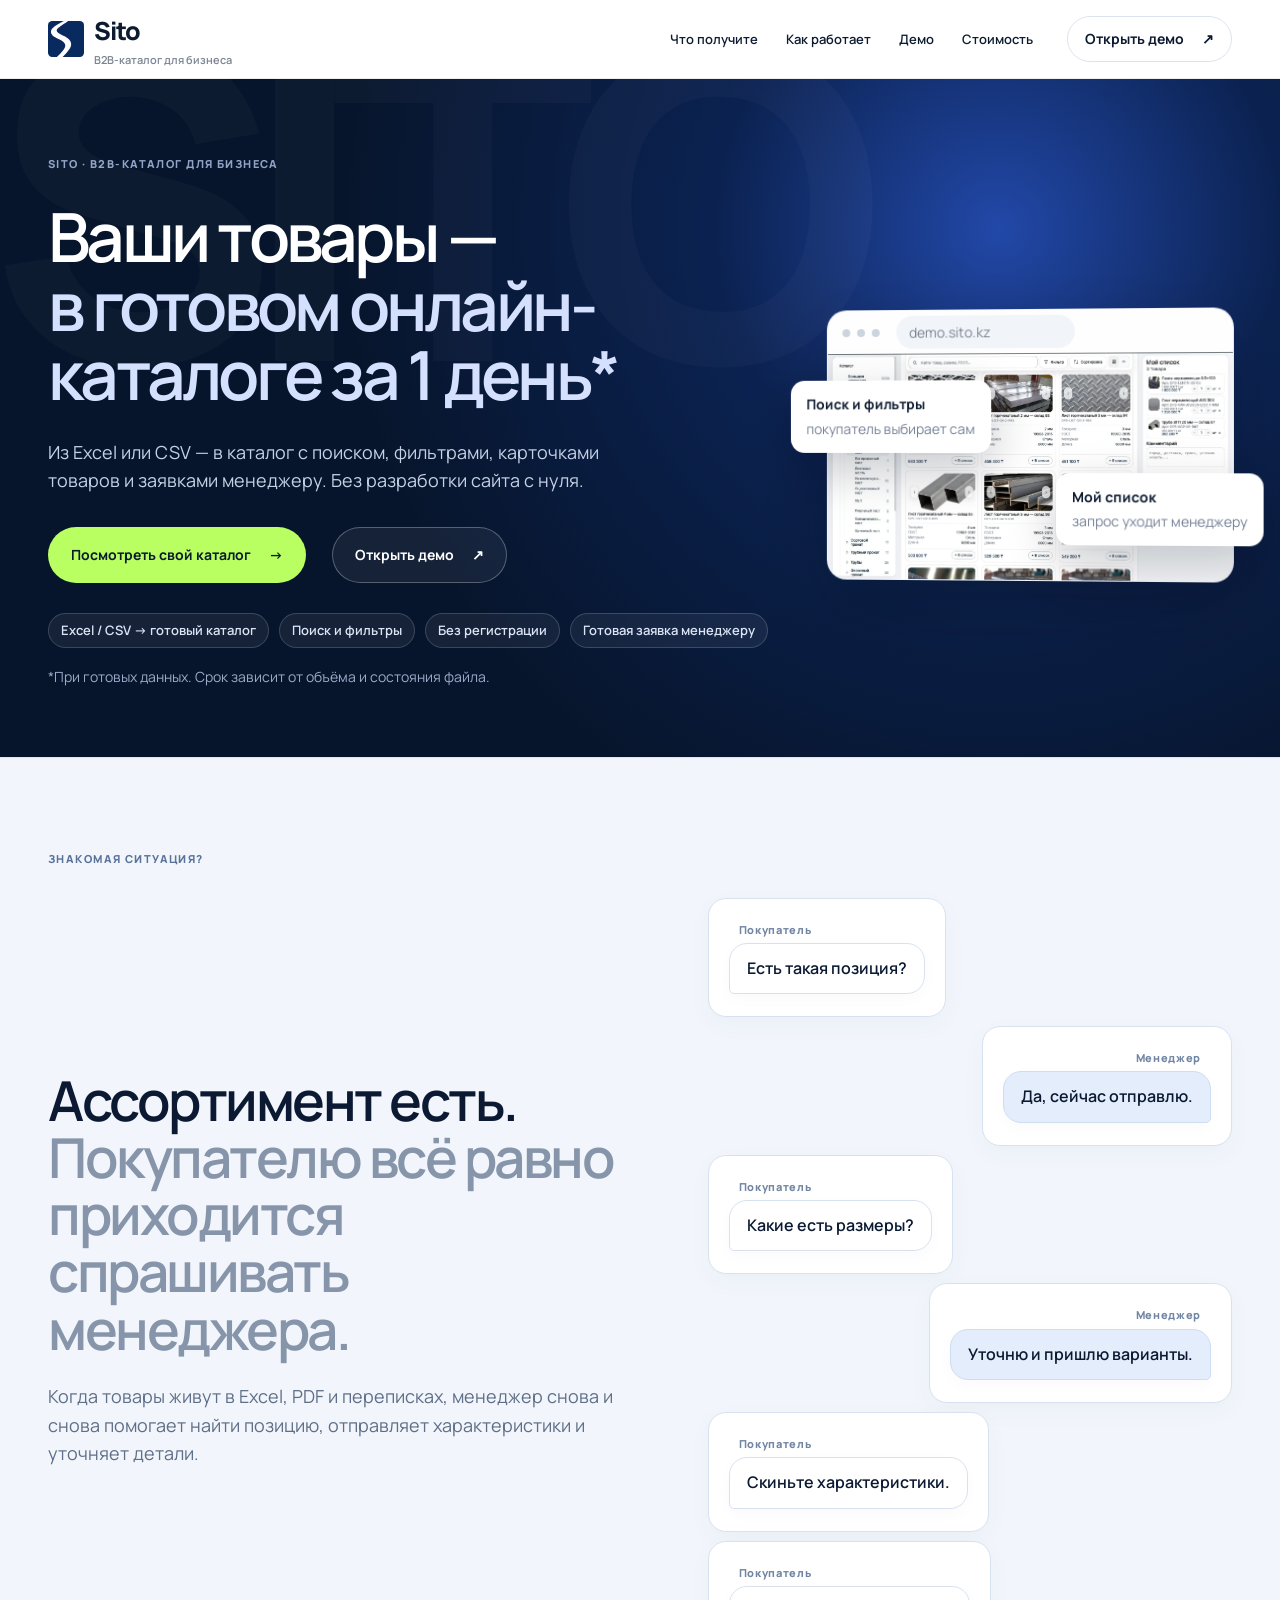
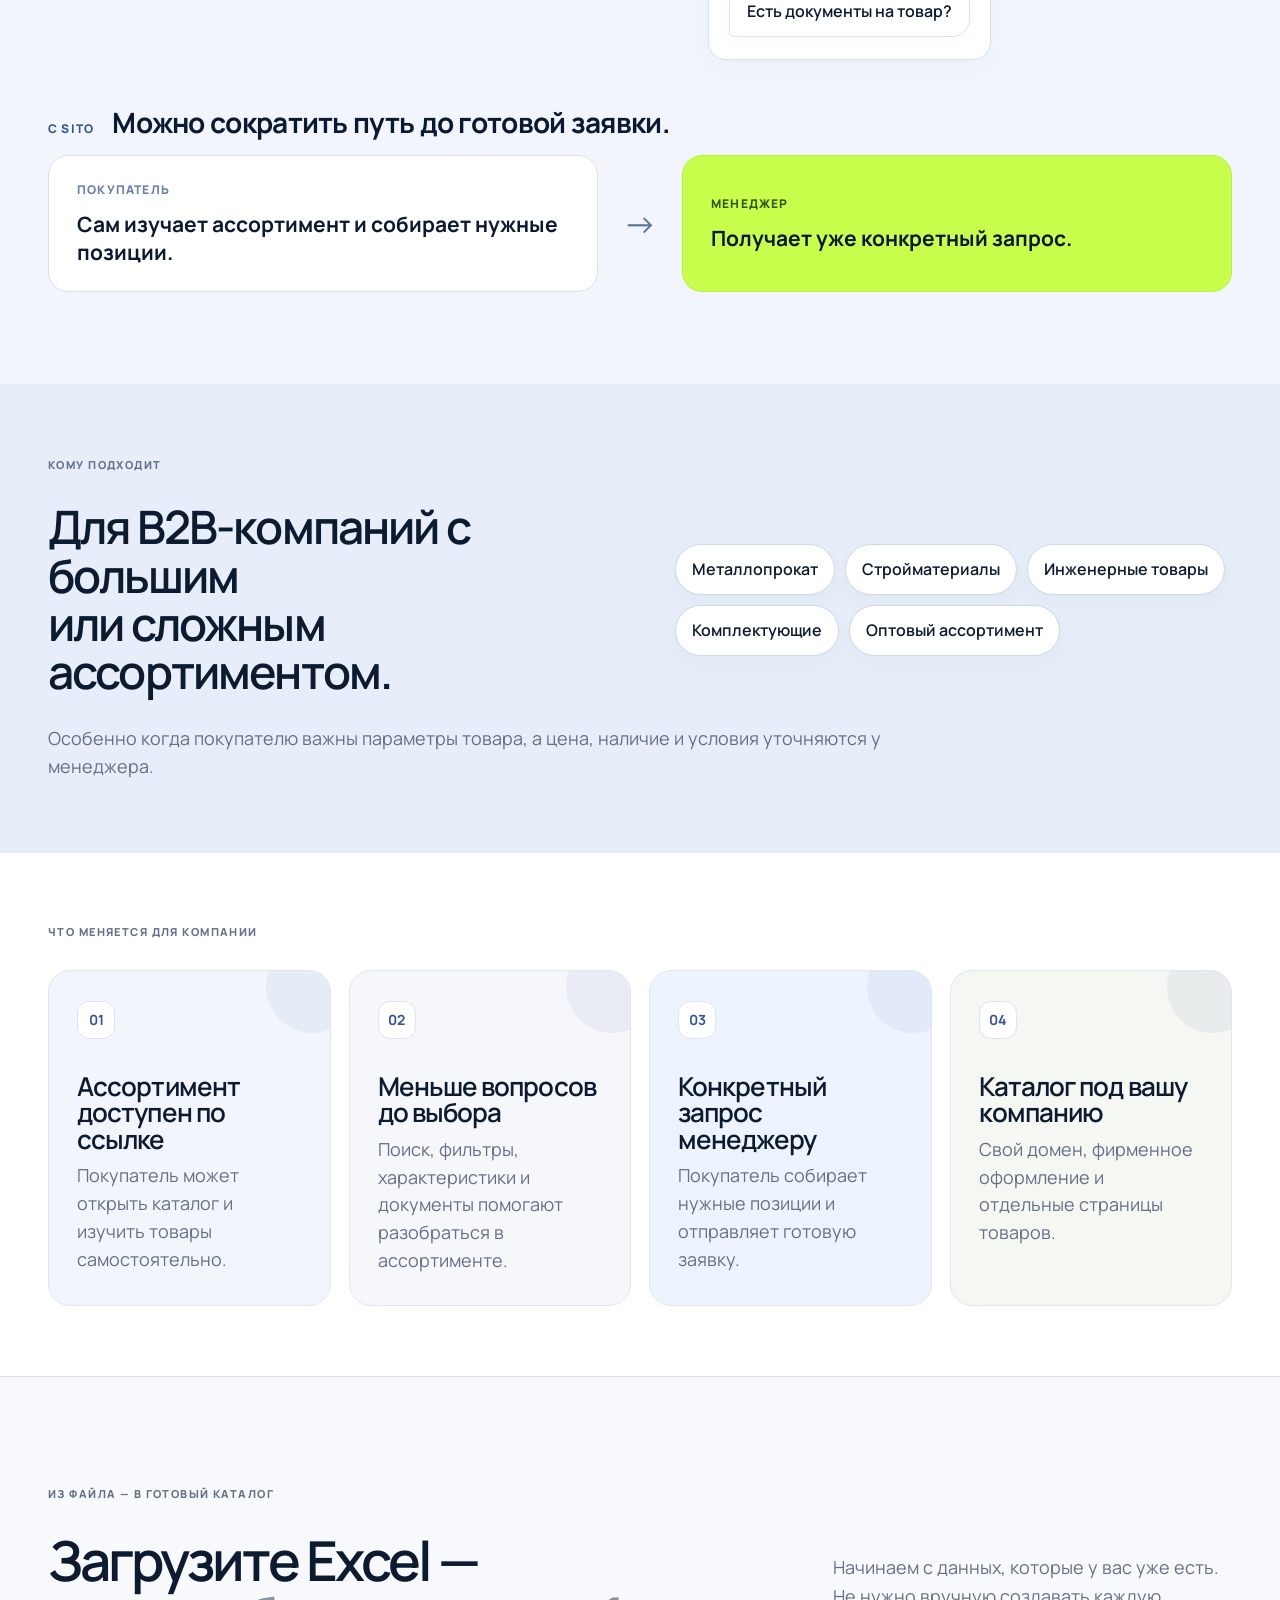
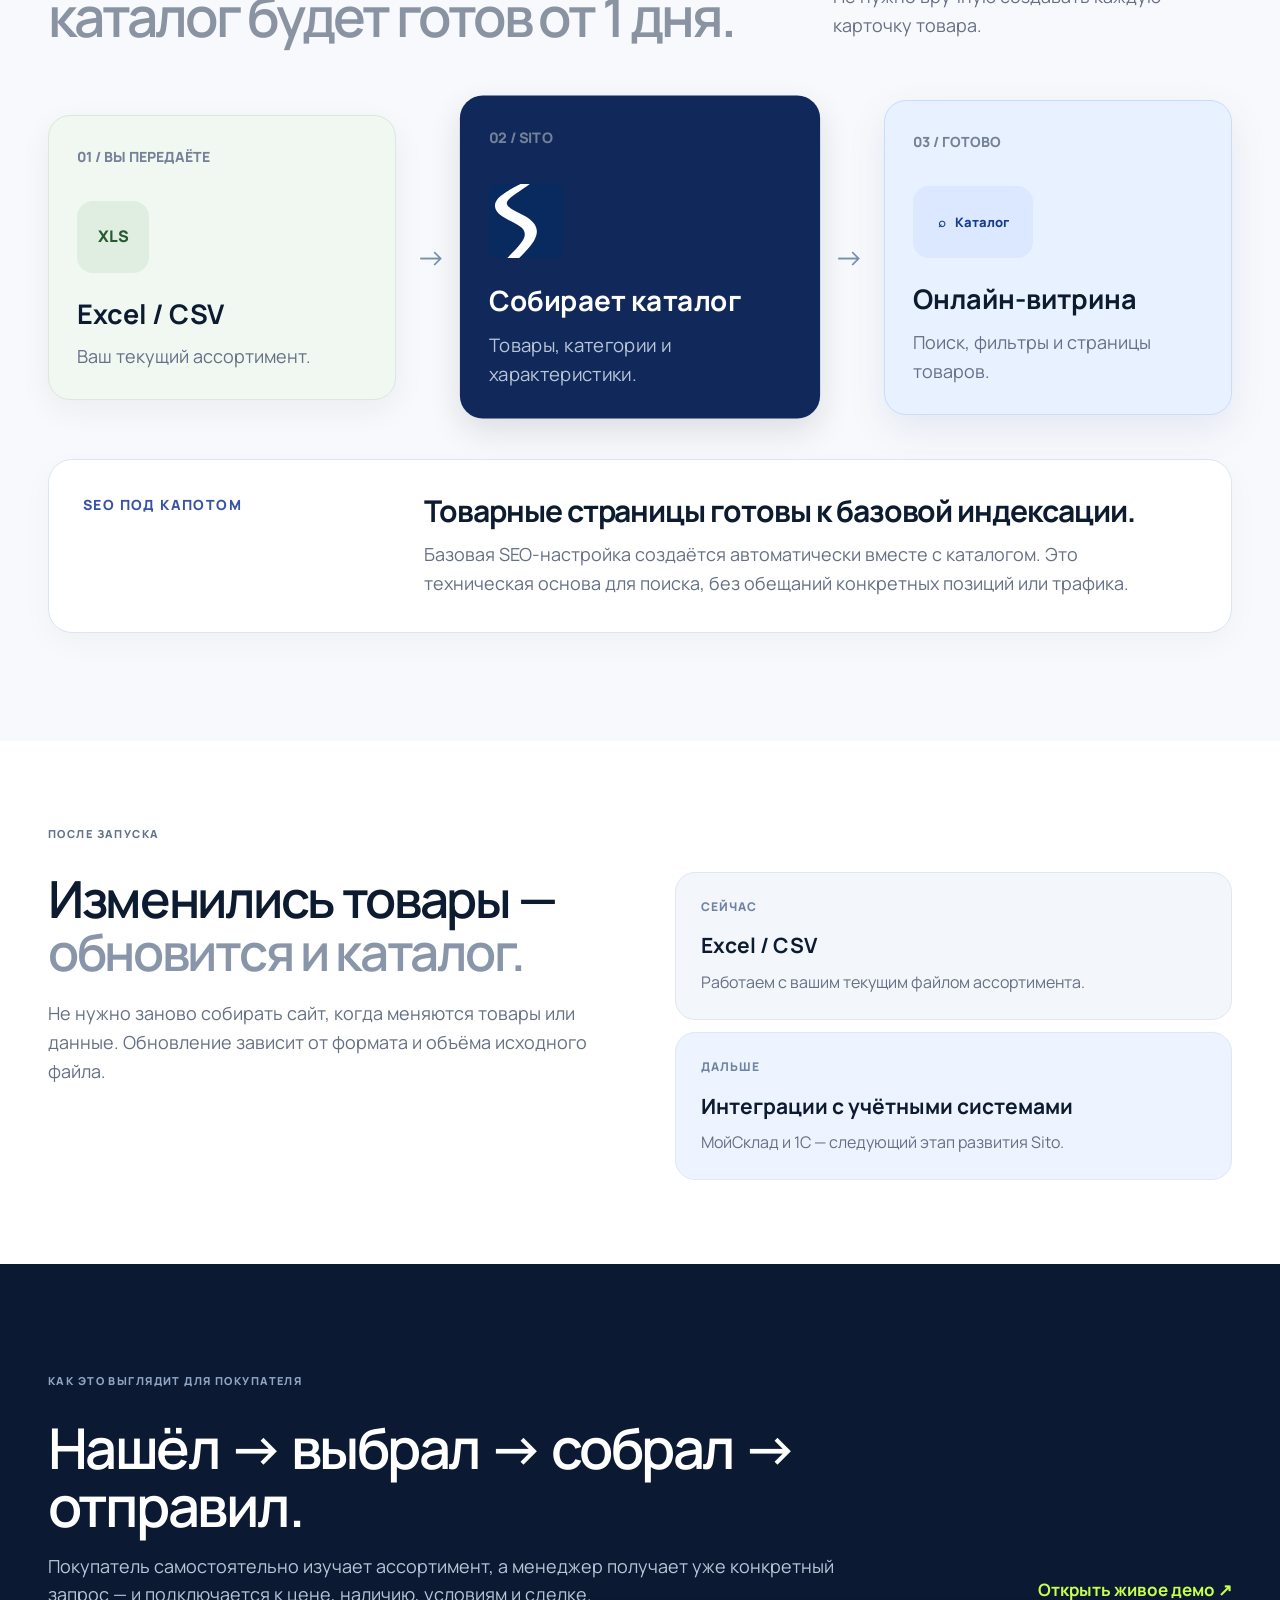
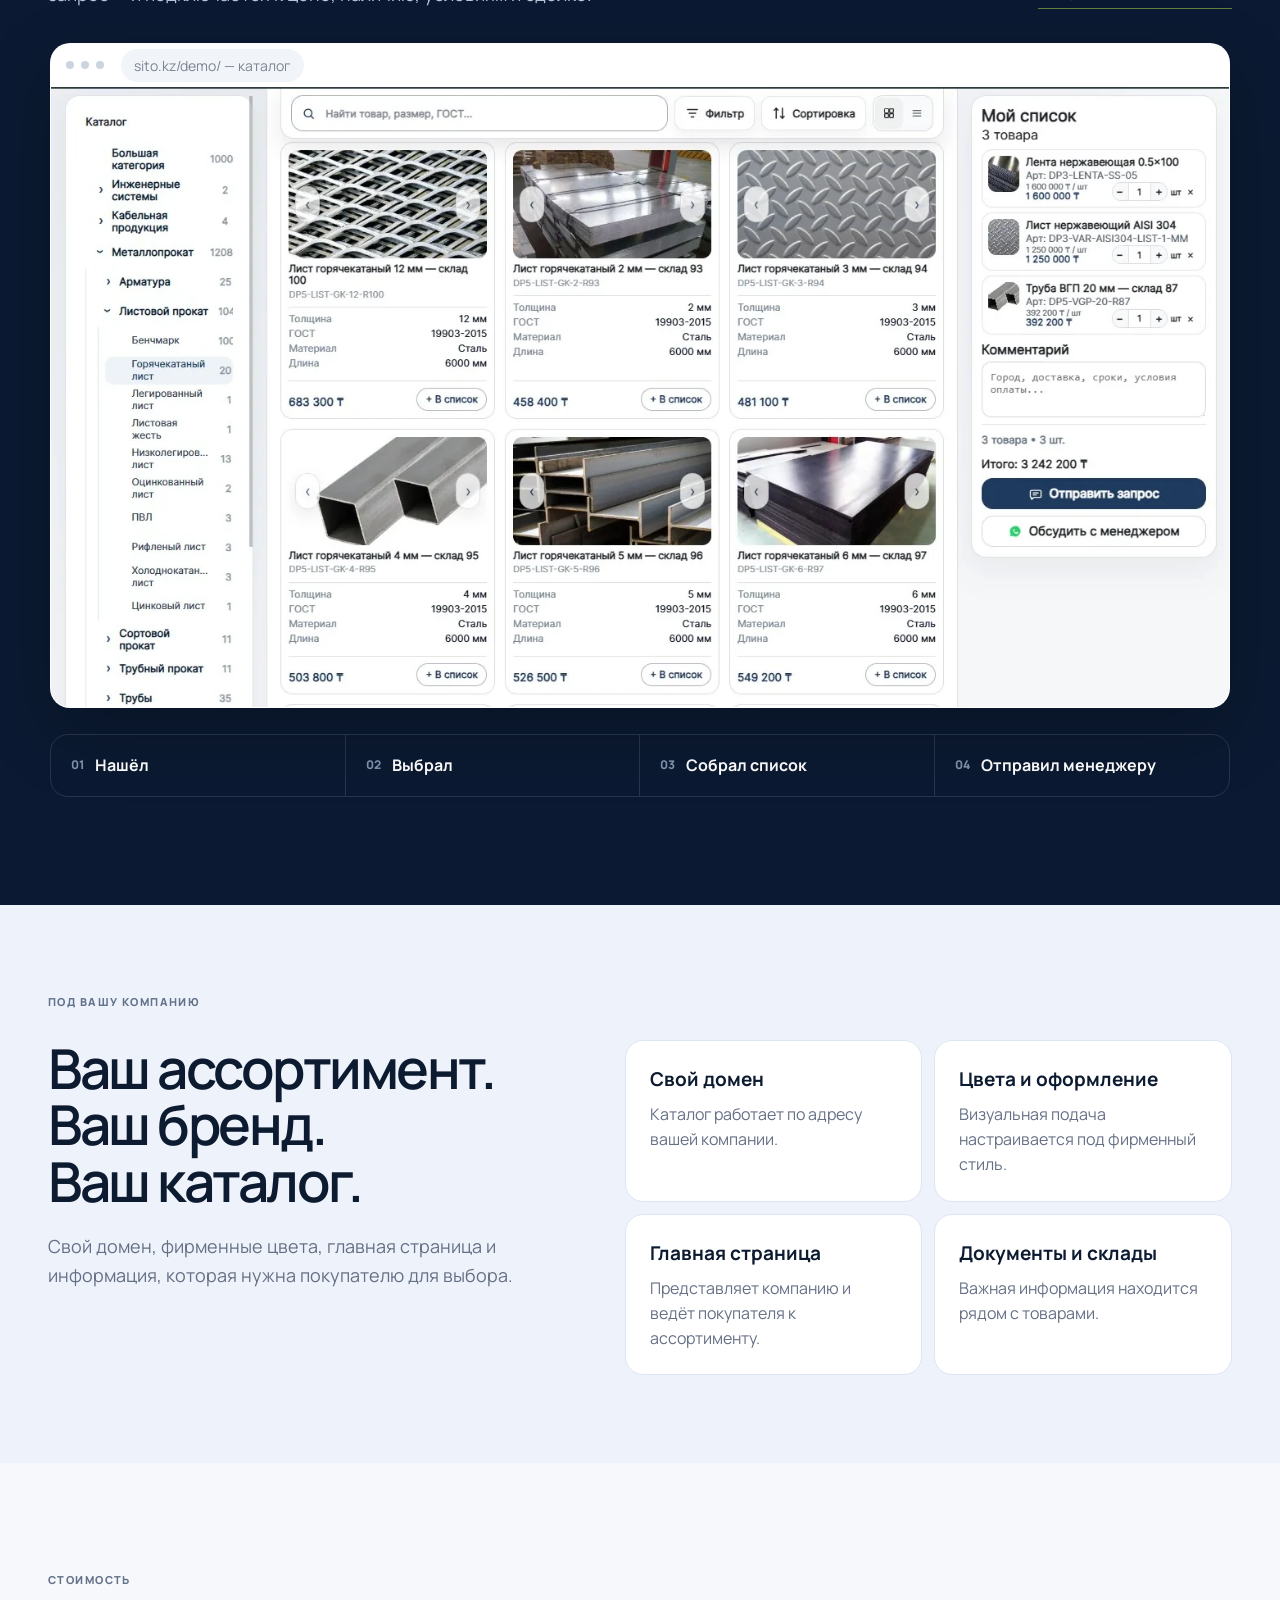
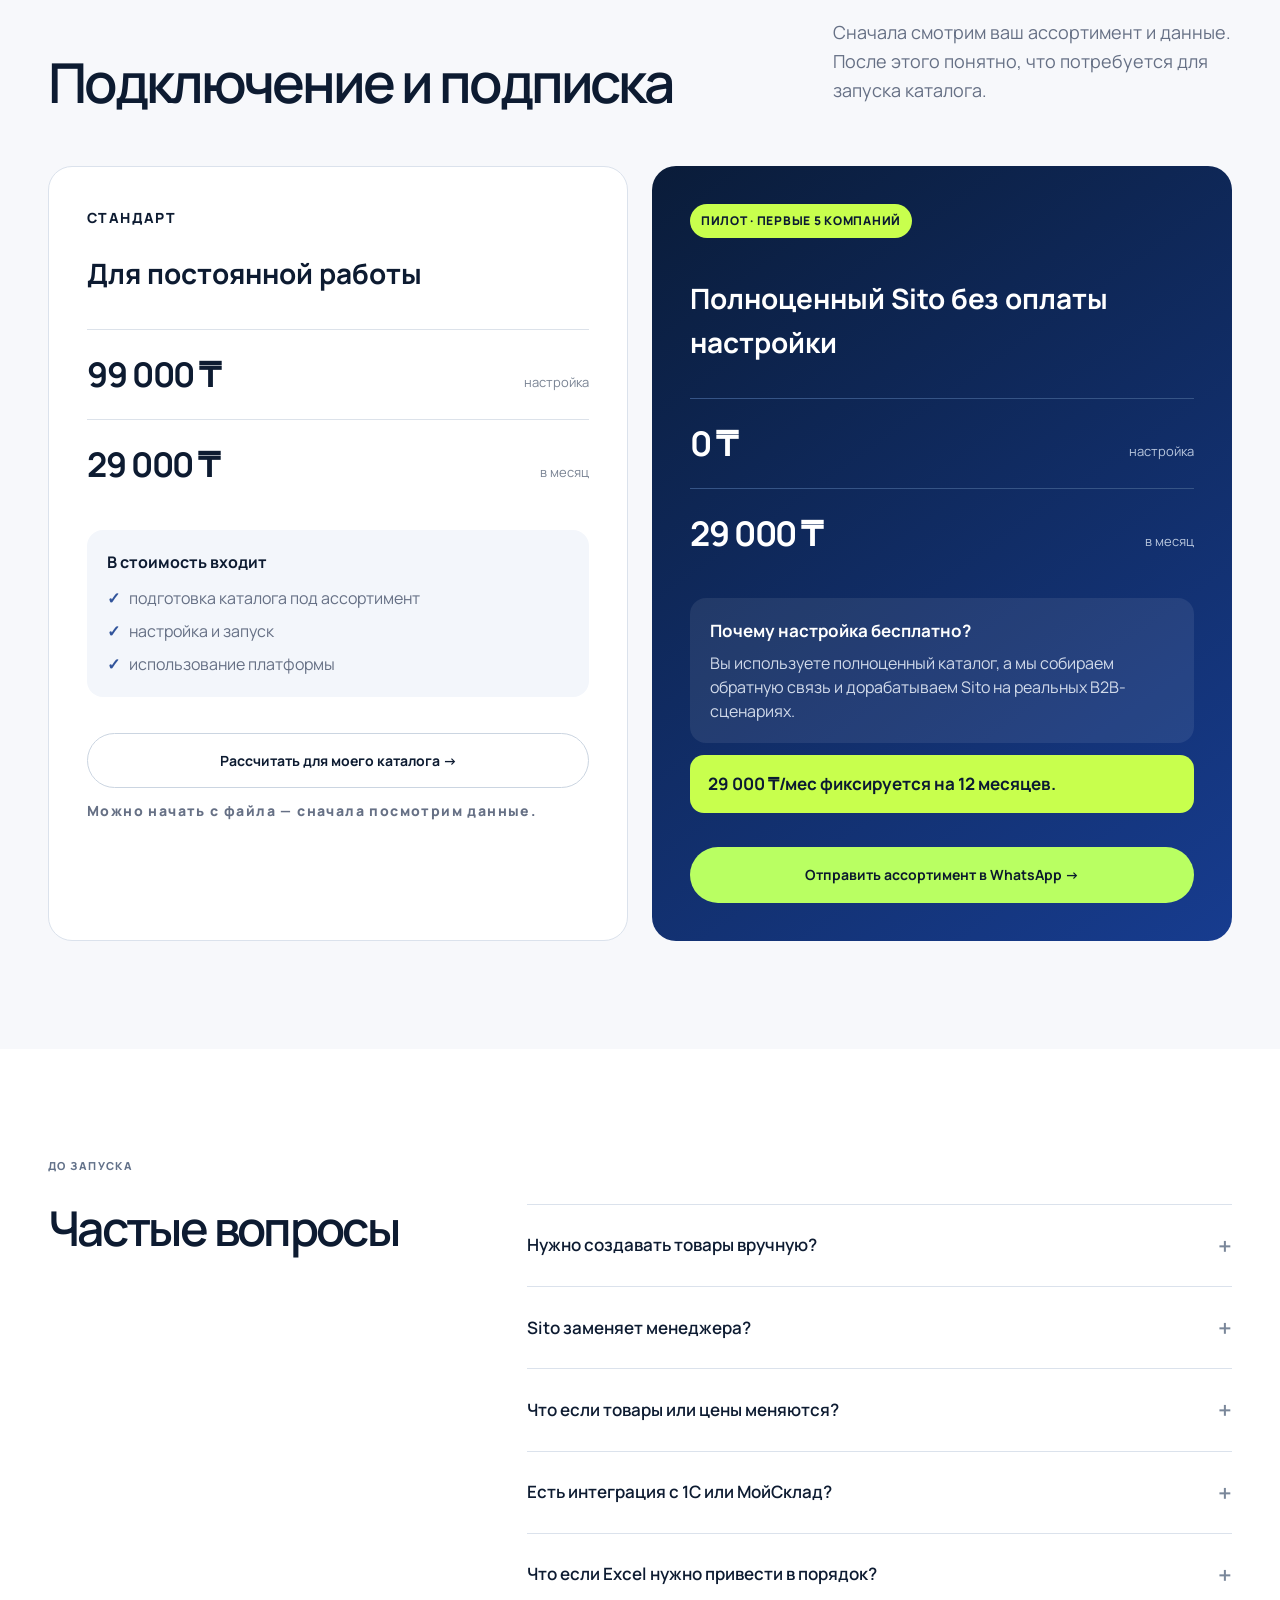
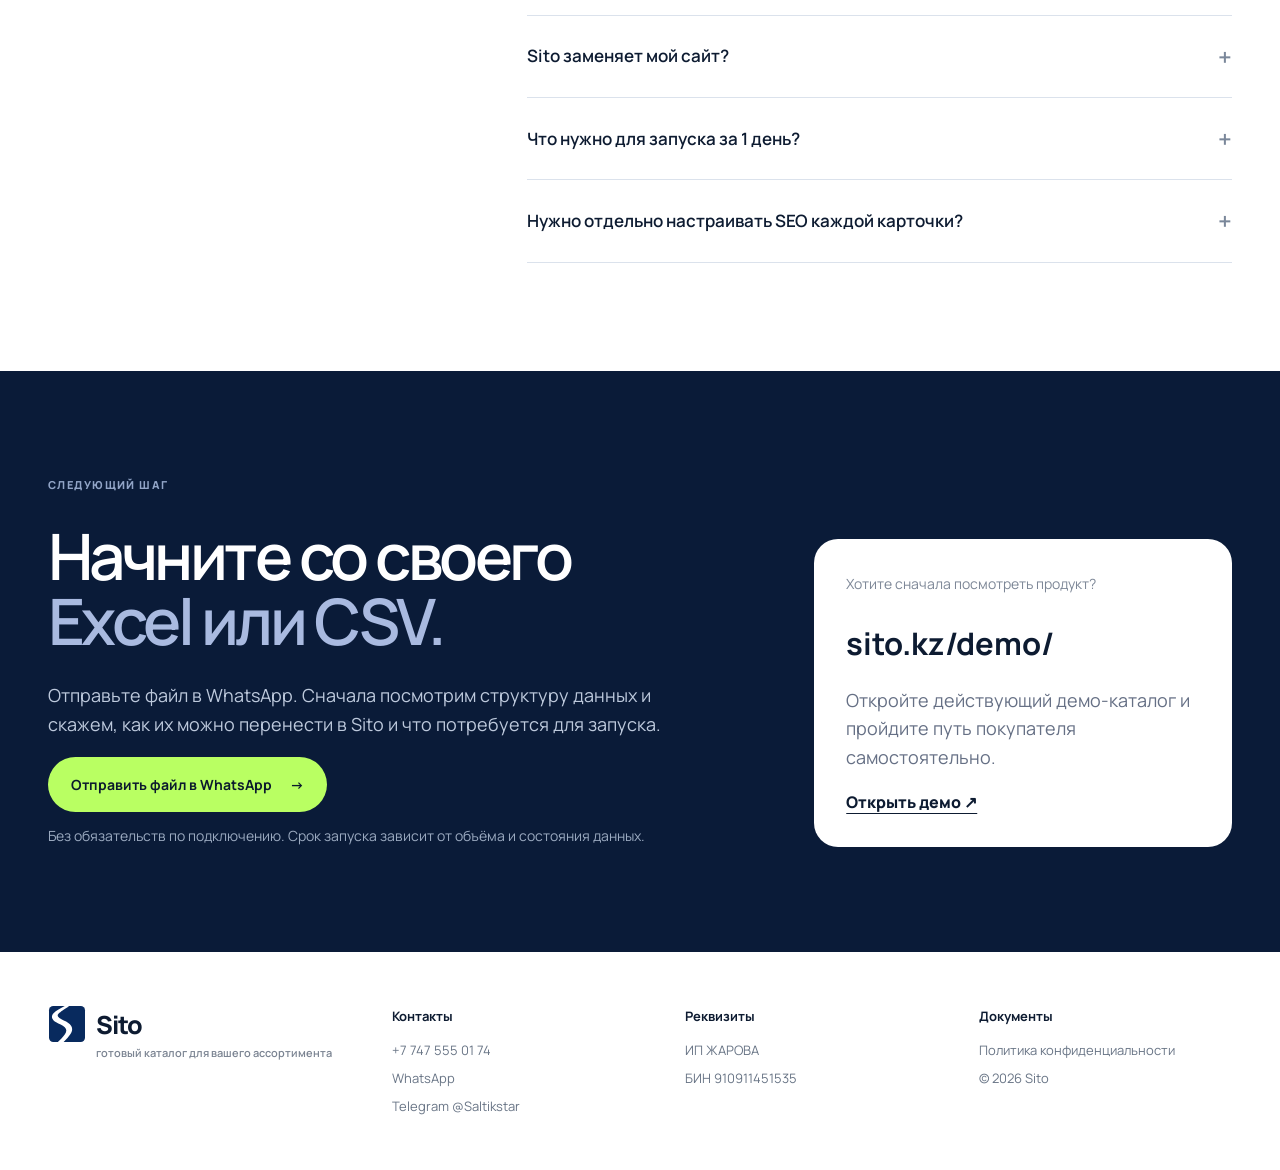
==== commit d3134ec6: "Sharpen personalization section headline" ====
--- a/index.html
+++ b/index.html
@@ -113,7 +113,7 @@
 
 <section class="section personalization"><div class="shell">
 <div class="section-index">Под вашу компанию</div>
-<div class="personalization-grid"><div><h2>Каталог в стиле вашей компании.</h2><p>Свой домен, фирменные цвета, главная страница и информация, которая нужна покупателю для выбора.</p></div>
+<div class="personalization-grid"><div><h2>Ваш ассортимент.<br>Ваш бренд.<br>Ваш каталог.</h2><p>Свой домен, фирменные цвета, главная страница и информация, которая нужна покупателю для выбора.</p></div>
 <div class="personalization-list"><div><b>Свой домен</b><span>Каталог работает по адресу вашей компании.</span></div><div><b>Цвета и оформление</b><span>Визуальная подача настраивается под фирменный стиль.</span></div><div><b>Главная страница</b><span>Представляет компанию и ведёт покупателя к ассортименту.</span></div><div><b>Документы и склады</b><span>Важная информация находится рядом с товарами.</span></div></div></div>
 </div></section>
 
--- a/styles-v2.css
+++ b/styles-v2.css
@@ -224,3 +224,33 @@
  .pain-solution-title{display:block;margin-top:34px;margin-bottom:14px}
  .pain-solution-title h3{font-size:23px;margin-top:7px}
 }
+
+/* Conversion pass: compact demo, clearer pilot and next step */
+.product-journey{background:#0b1a32;color:#fff}
+.product-journey .section-index{color:#8fa5c6}
+.product-journey-head{display:grid;grid-template-columns:1fr auto;gap:50px;align-items:end;margin-bottom:34px}
+.product-journey-head h2{font-size:clamp(38px,4.4vw,64px);line-height:1.03;letter-spacing:-.045em;margin:0 0 18px}
+.product-journey-head p{font-size:18px;line-height:1.55;color:#b8c5d8;max-width:790px;margin:0}
+.demo-text-link{color:#c8ff4d;font-size:17px;font-weight:700;text-decoration:none;white-space:nowrap;padding-bottom:5px;border-bottom:1px solid rgba(200,255,77,.45)}
+.product-main-mockup{max-width:1180px;margin:0 auto;background:#fff;box-shadow:0 24px 70px rgba(0,0,0,.22)}
+.product-main-mockup .screen{max-height:620px;overflow:hidden}
+.product-main-mockup .screen img{width:100%;display:block}
+.journey-line{display:grid;grid-template-columns:repeat(4,1fr);margin:26px auto 0;max-width:1180px;border:1px solid rgba(255,255,255,.12);border-radius:18px;overflow:hidden}
+.journey-line span{display:flex;gap:11px;align-items:center;padding:18px 20px;border-right:1px solid rgba(255,255,255,.12)}
+.journey-line span:last-child{border-right:0}.journey-line em{font-style:normal;color:#8193ad;font-size:12px;font-weight:800}.journey-line b{font-size:16px}
+
+.price-includes{display:grid;gap:8px;margin:22px 0 24px;padding:20px;border-radius:16px;background:#f3f6fb}
+.price-includes b{font-size:16px;margin-bottom:3px}.price-includes span{font-size:16px;color:var(--muted)}
+.price-includes span:before{content:"✓";margin-right:9px;color:#31549b;font-weight:800}
+.price-next{display:block;margin-top:13px;font-size:14px!important;color:var(--muted);line-height:1.45}
+.pilot-badge{display:inline-flex;padding:8px 11px;border-radius:999px;background:#c8ff4d;color:#0b1a32;font-size:12px;font-weight:900;letter-spacing:.06em;margin-bottom:17px}
+.pilot-reason{padding:20px;border-radius:16px;background:rgba(255,255,255,.08);margin:20px 0 12px}
+.pilot-reason b{display:block;font-size:17px;color:#fff;margin-bottom:7px}.pilot-reason p{font-size:16px!important;line-height:1.5!important;color:#d1daea!important;margin:0!important}
+.pilot-fixed{padding:16px 18px;border-radius:14px;background:#c8ff4d;color:#0b1a32;margin-bottom:22px}.pilot-fixed b{font-size:17px}
+.final-note{display:block;margin-top:14px;color:#9baac0;font-size:14px;line-height:1.45;max-width:610px}
+@media(max-width:800px){.product-journey-head{grid-template-columns:1fr;gap:18px}.demo-text-link{justify-self:start}.journey-line{grid-template-columns:1fr 1fr}}
+@media(max-width:680px){.product-journey-head h2{font-size:34px}.product-main-mockup .screen{max-height:380px}.journey-line{grid-template-columns:1fr 1fr}.journey-line span{padding:14px 12px}.journey-line span:nth-child(2){border-right:0}.journey-line span:nth-child(-n+2){border-bottom:1px solid rgba(255,255,255,.12)}.journey-line b{font-size:14px}}
+
+/* Separate audience section from neighboring light sections */
+.audience{background:#e7eef9}
+.audience-tags span{background:#fff;border-color:#cbd8e9;box-shadow:0 6px 18px rgba(18,43,84,.035)}
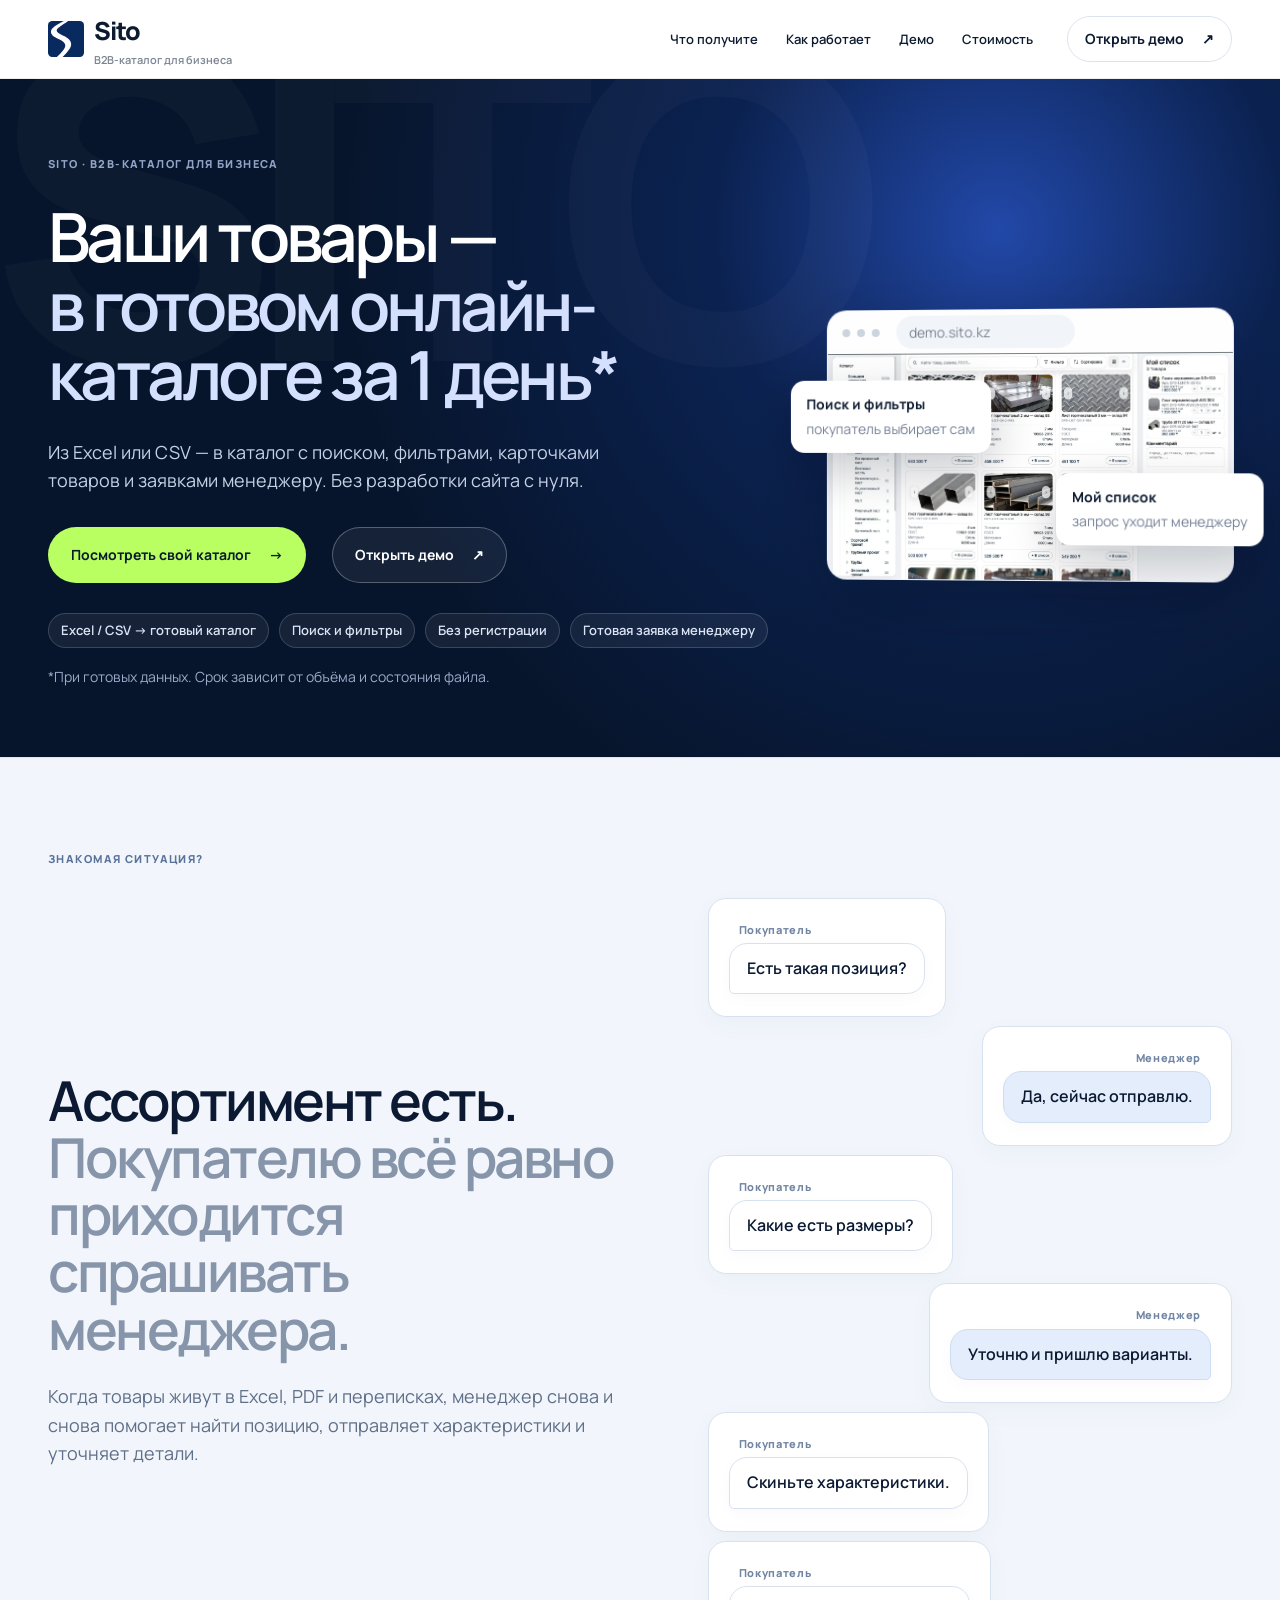
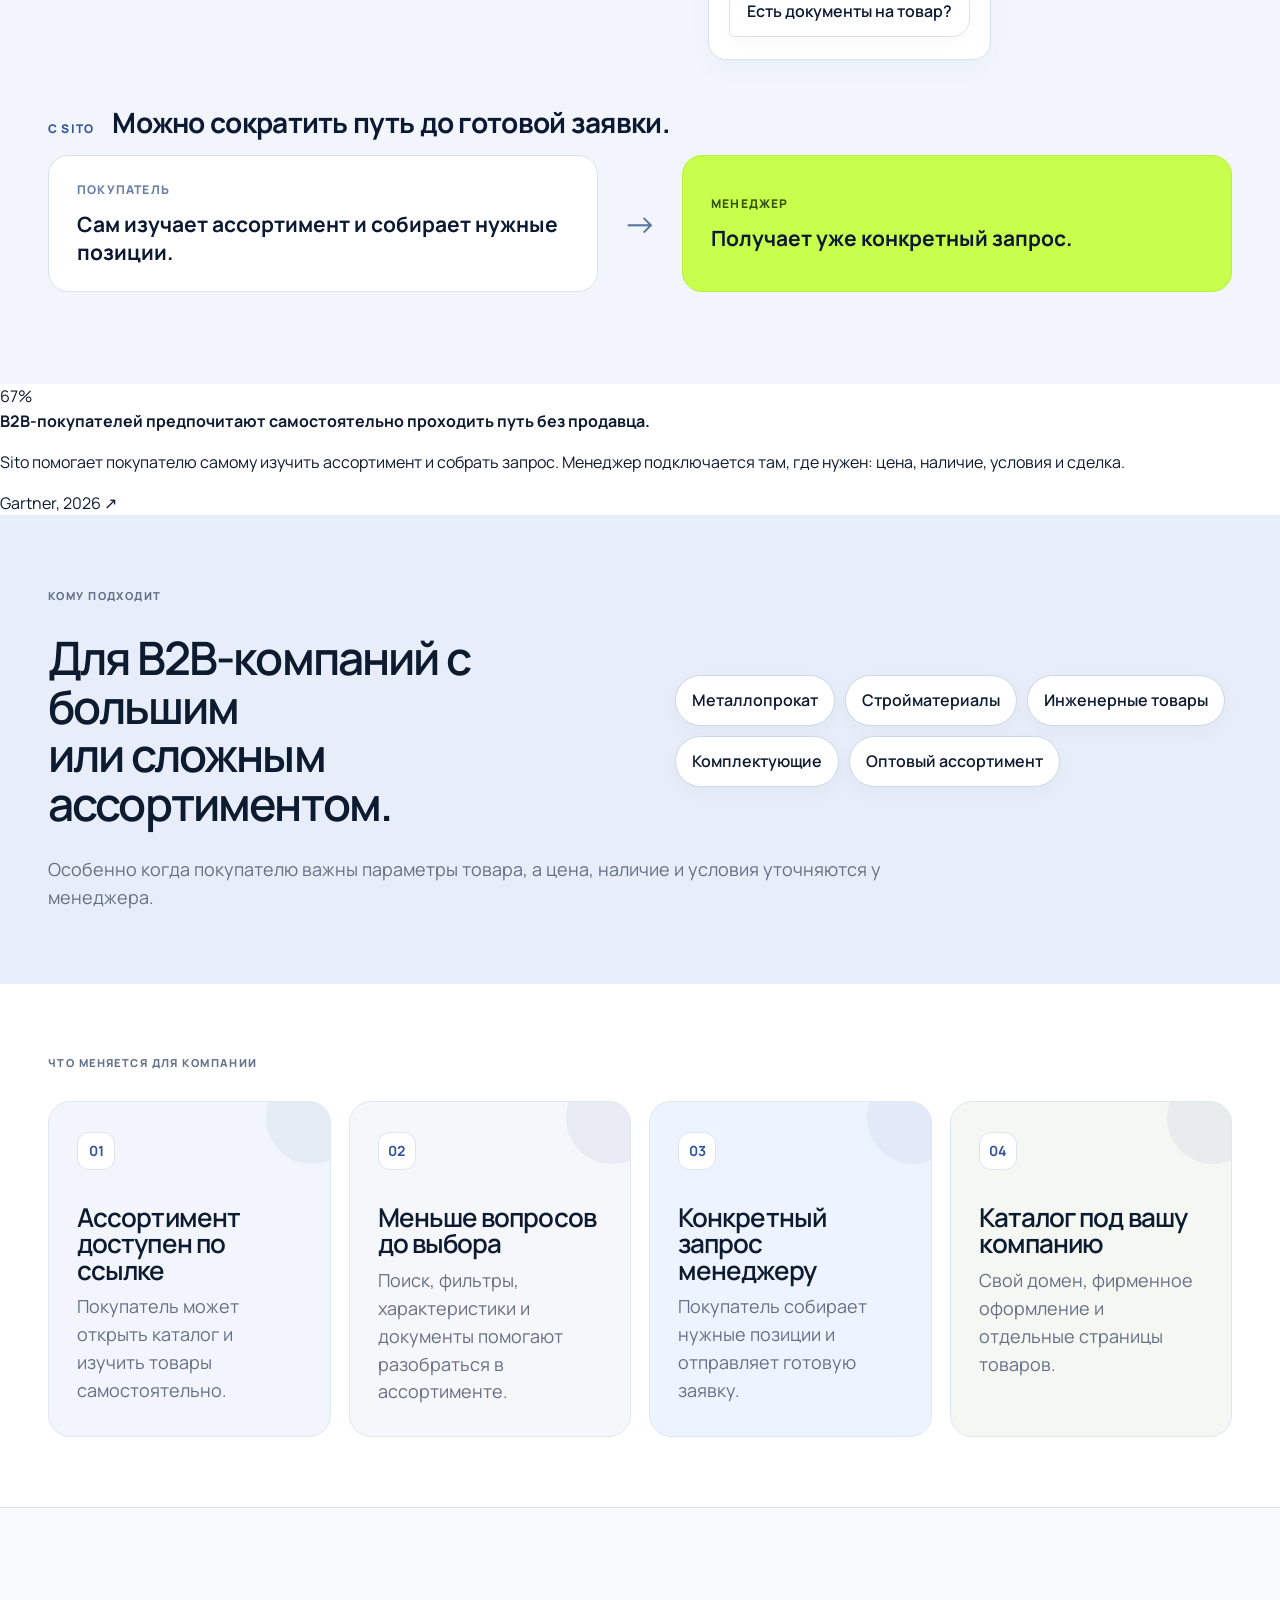
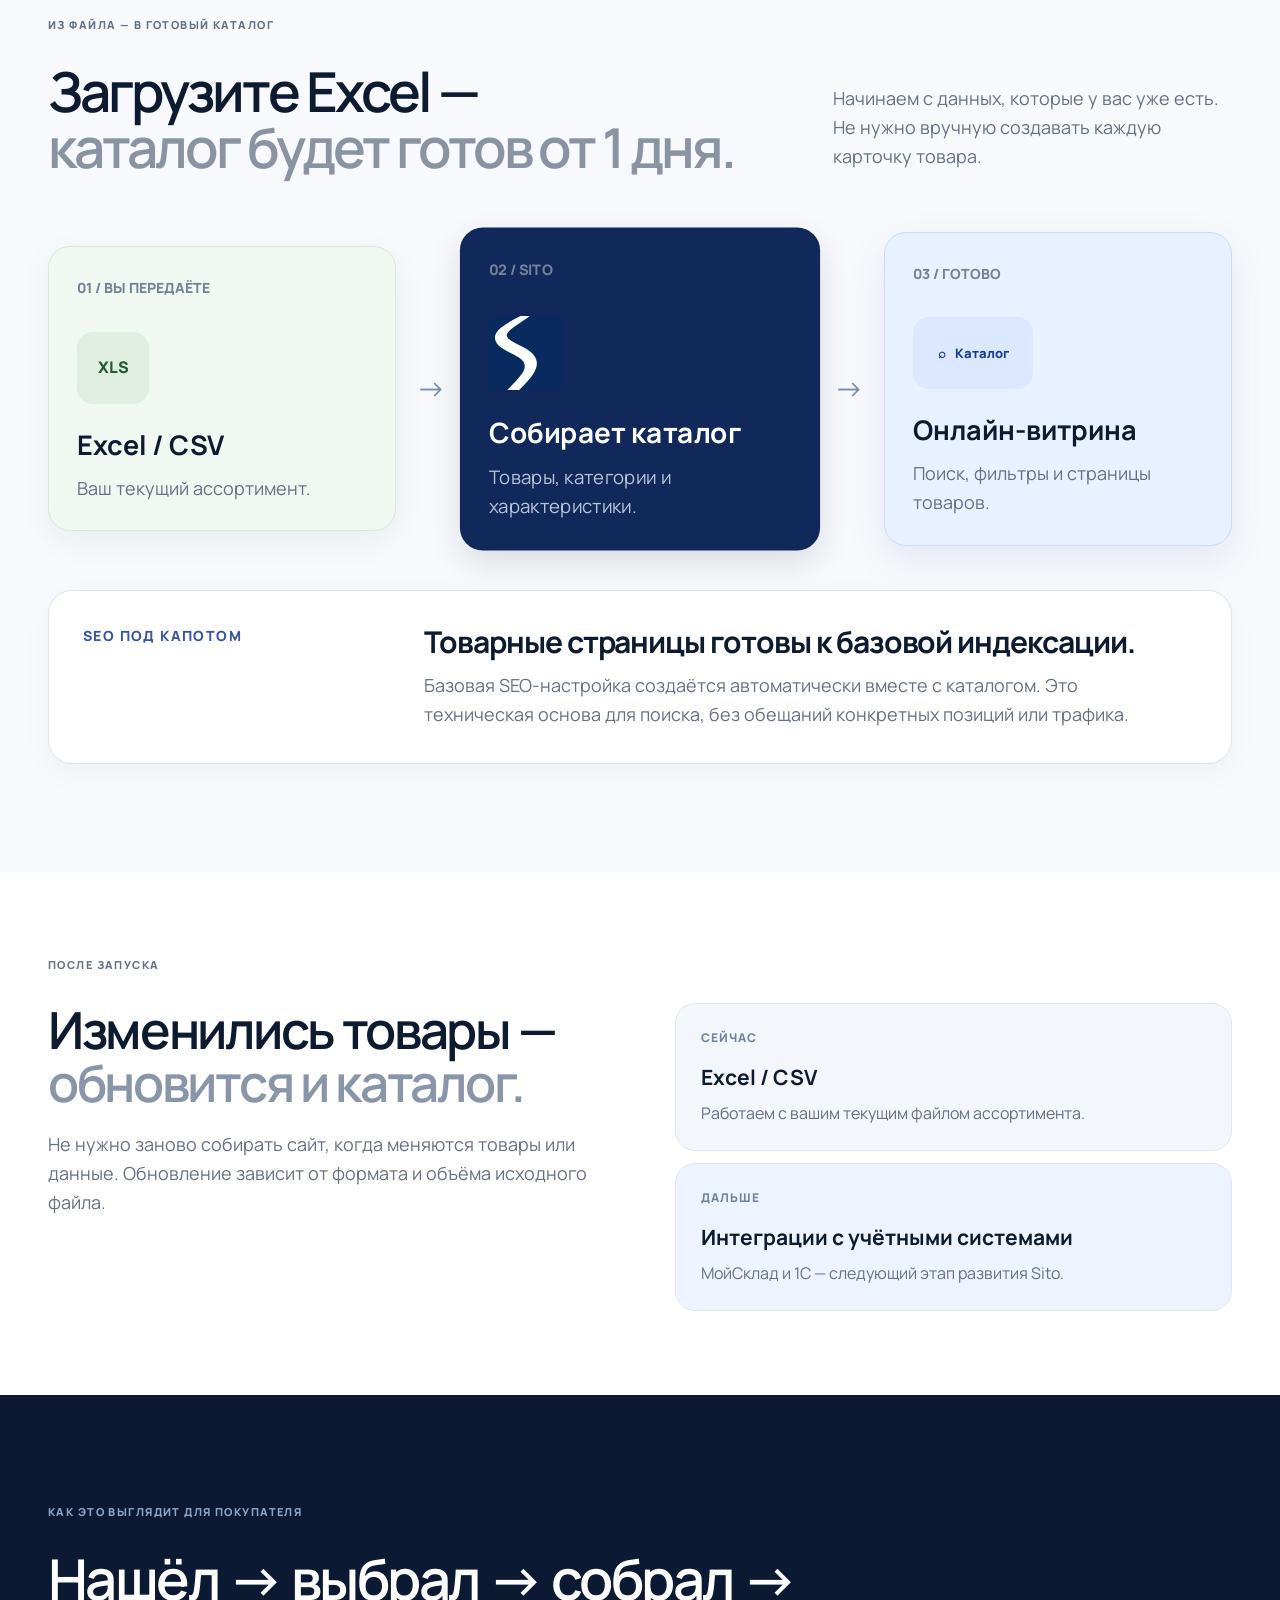
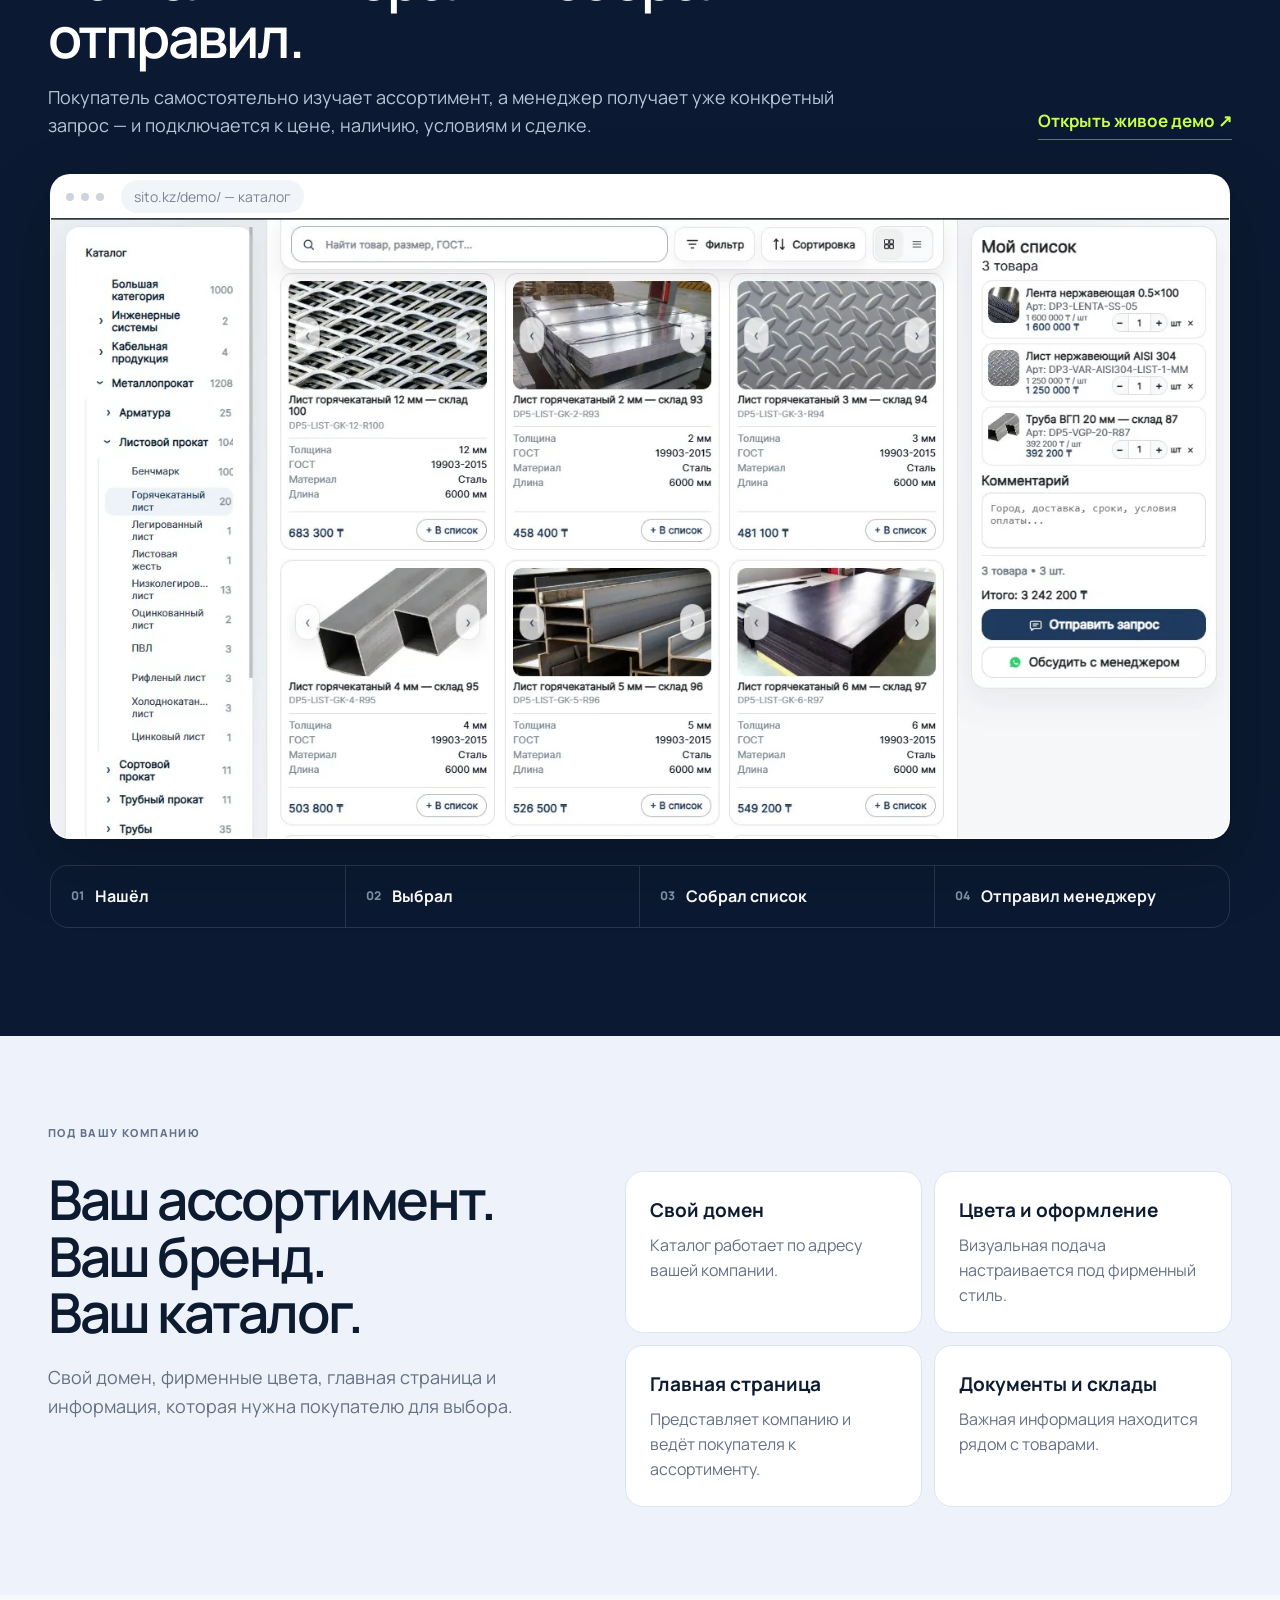
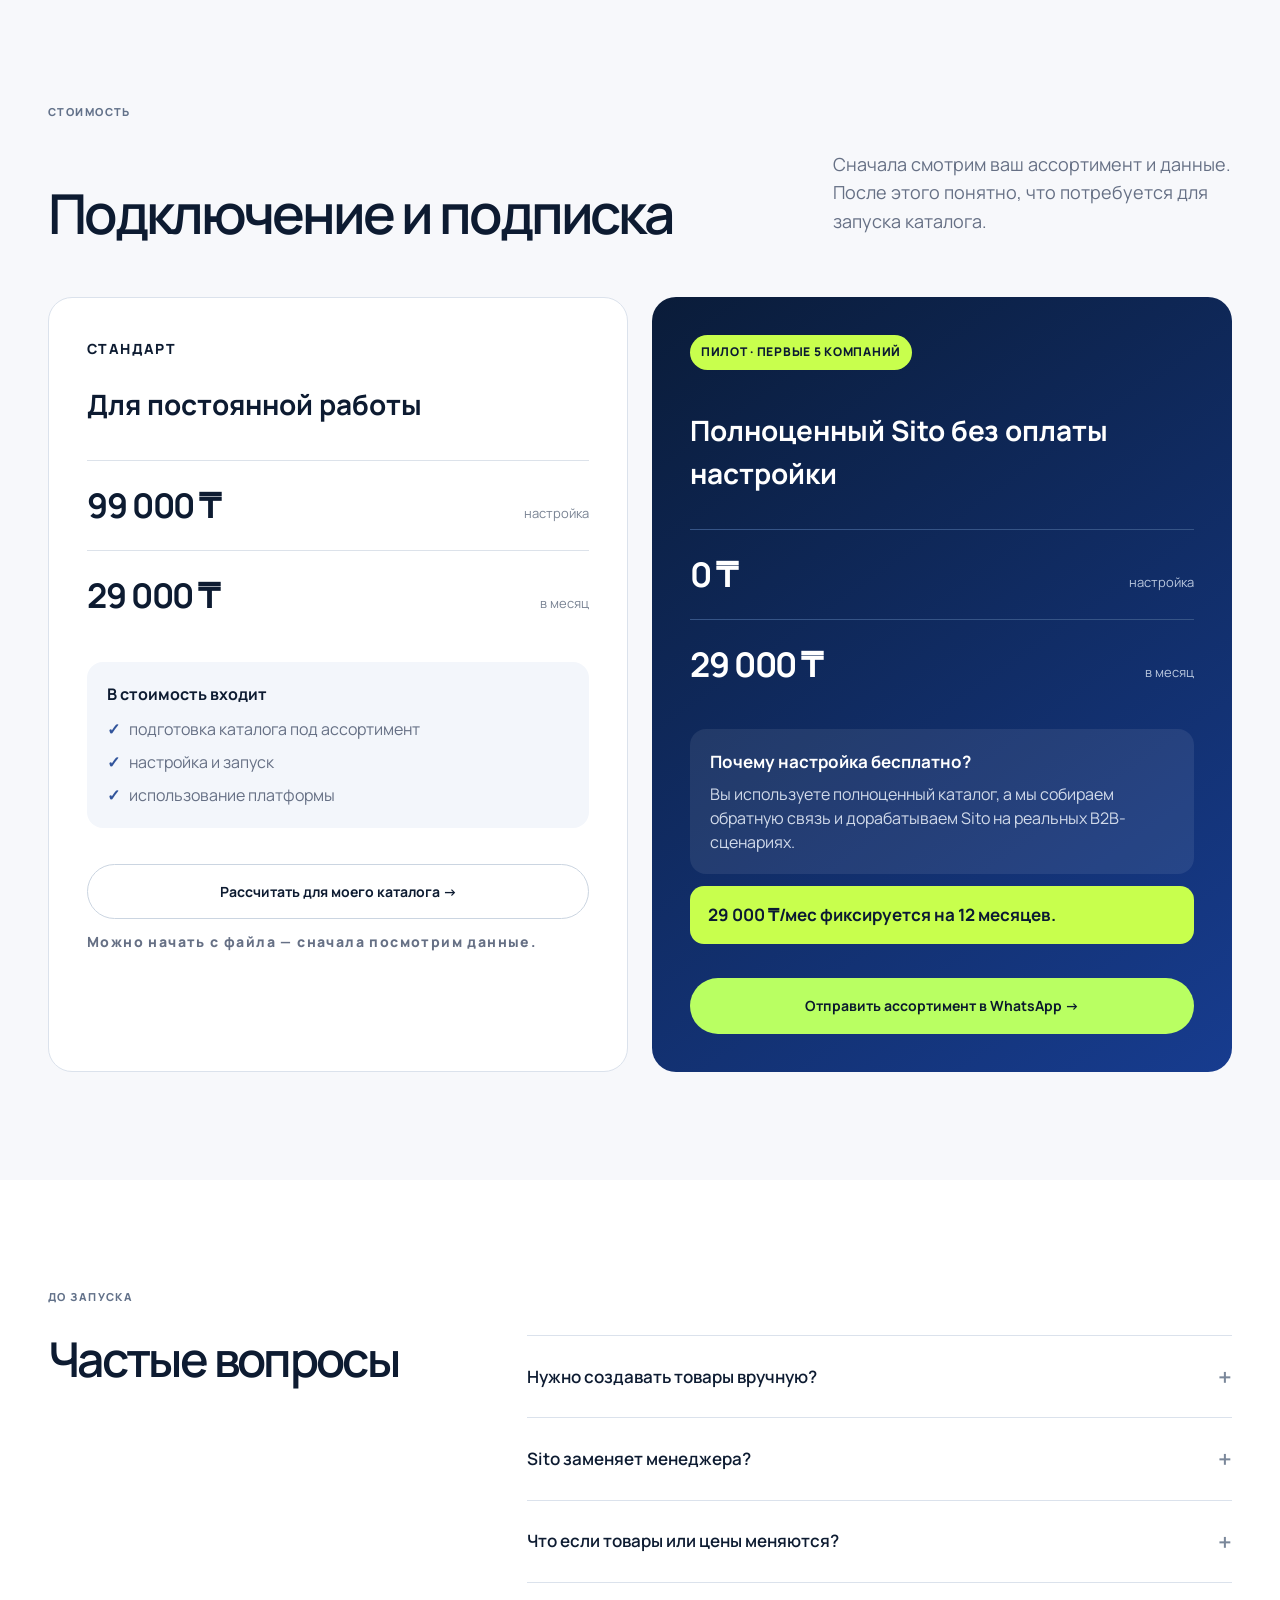
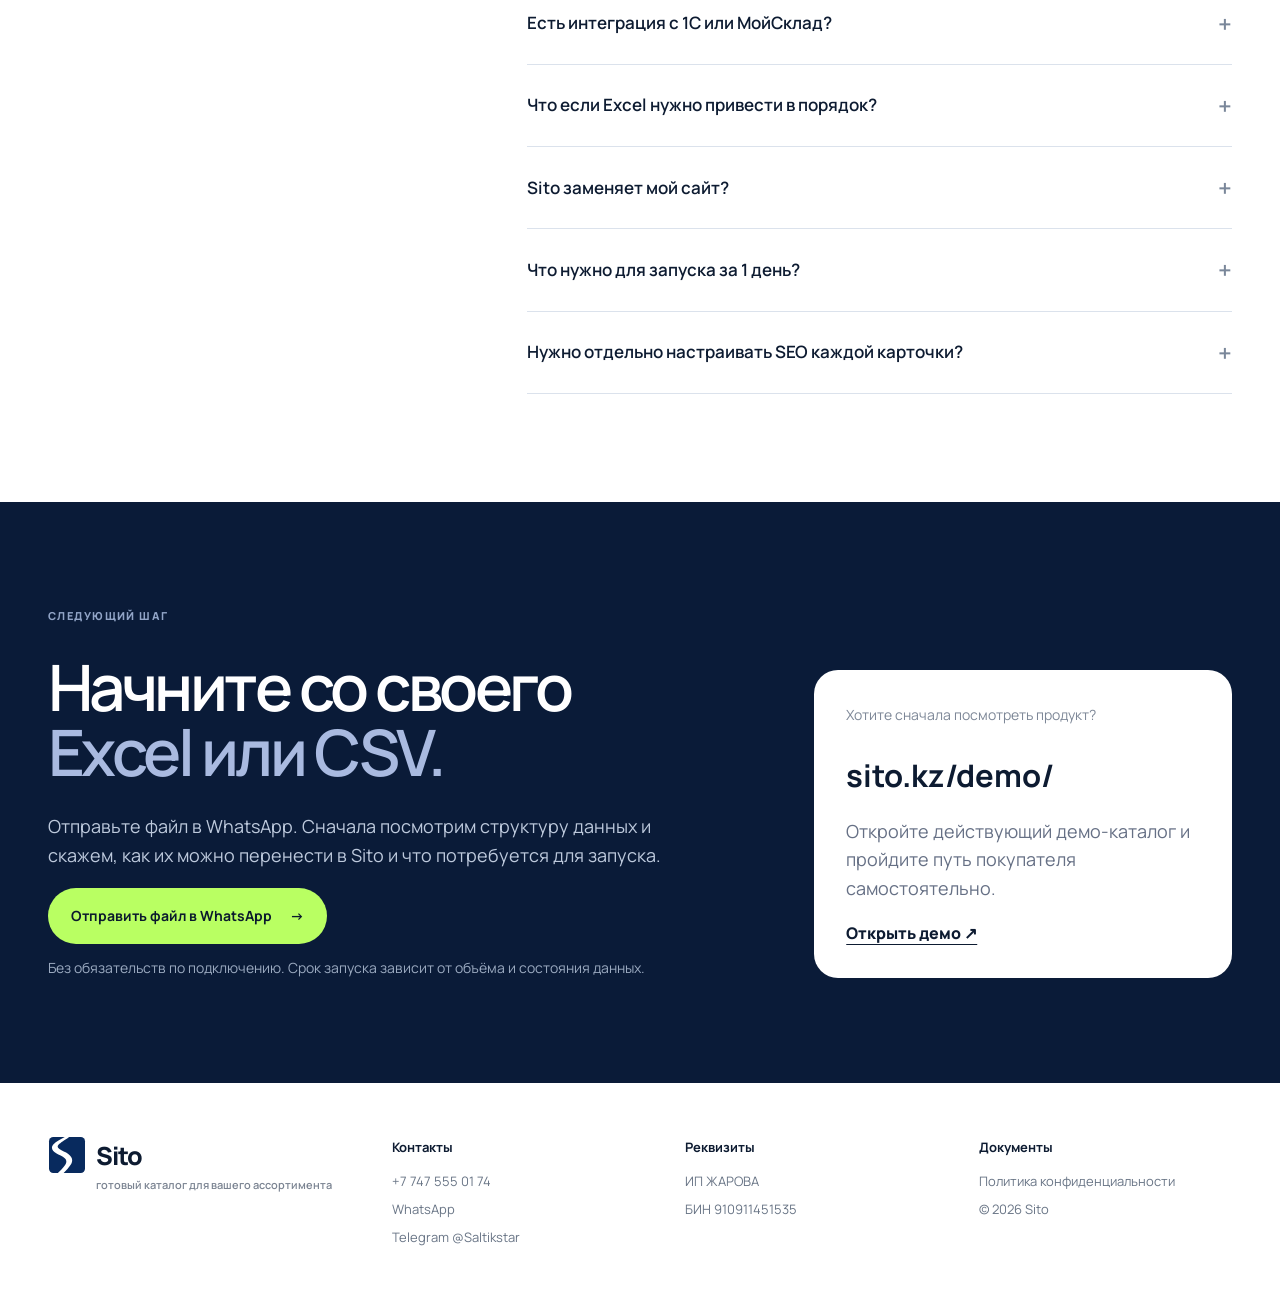
==== commit 5d8ee6e7: "Add Gartner buyer self-service proof" ====
--- a/index.html
+++ b/index.html
@@ -79,6 +79,16 @@
 </div>
 <div class="pain-solution-title"><span>С Sito</span><h3>Можно сократить путь до готовой заявки.</h3></div><div class="pain-result-flow"><div class="pain-result-card"><small>ПОКУПАТЕЛЬ</small><b>Сам изучает ассортимент и собирает нужные позиции.</b></div><div class="pain-flow-arrow" aria-hidden="true">→</div><div class="pain-result-card accent"><small>МЕНЕДЖЕР</small><b>Получает уже конкретный запрос.</b></div></div>
 </div></section>
+<section class="research-proof">
+  <div class="container research-proof-inner">
+    <div class="research-proof-number">67%</div>
+    <div class="research-proof-copy">
+      <strong>B2B-покупателей предпочитают самостоятельно проходить путь без продавца.</strong>
+      <p>Sito помогает покупателю самому изучить ассортимент и собрать запрос. Менеджер подключается там, где нужен: цена, наличие, условия и сделка.</p>
+      <a href="https://www.gartner.com/en/newsroom/press-releases/2026-03-09-gartner-sales-survey-finds-67-percent-of-b2b-buyers-prefer-a-rep-free-experience" target="_blank" rel="noopener">Gartner, 2026 ↗</a>
+    </div>
+  </div>
+</section>
 
 <section class="section audience"><div class="shell">
 <div class="section-index">Кому подходит</div>
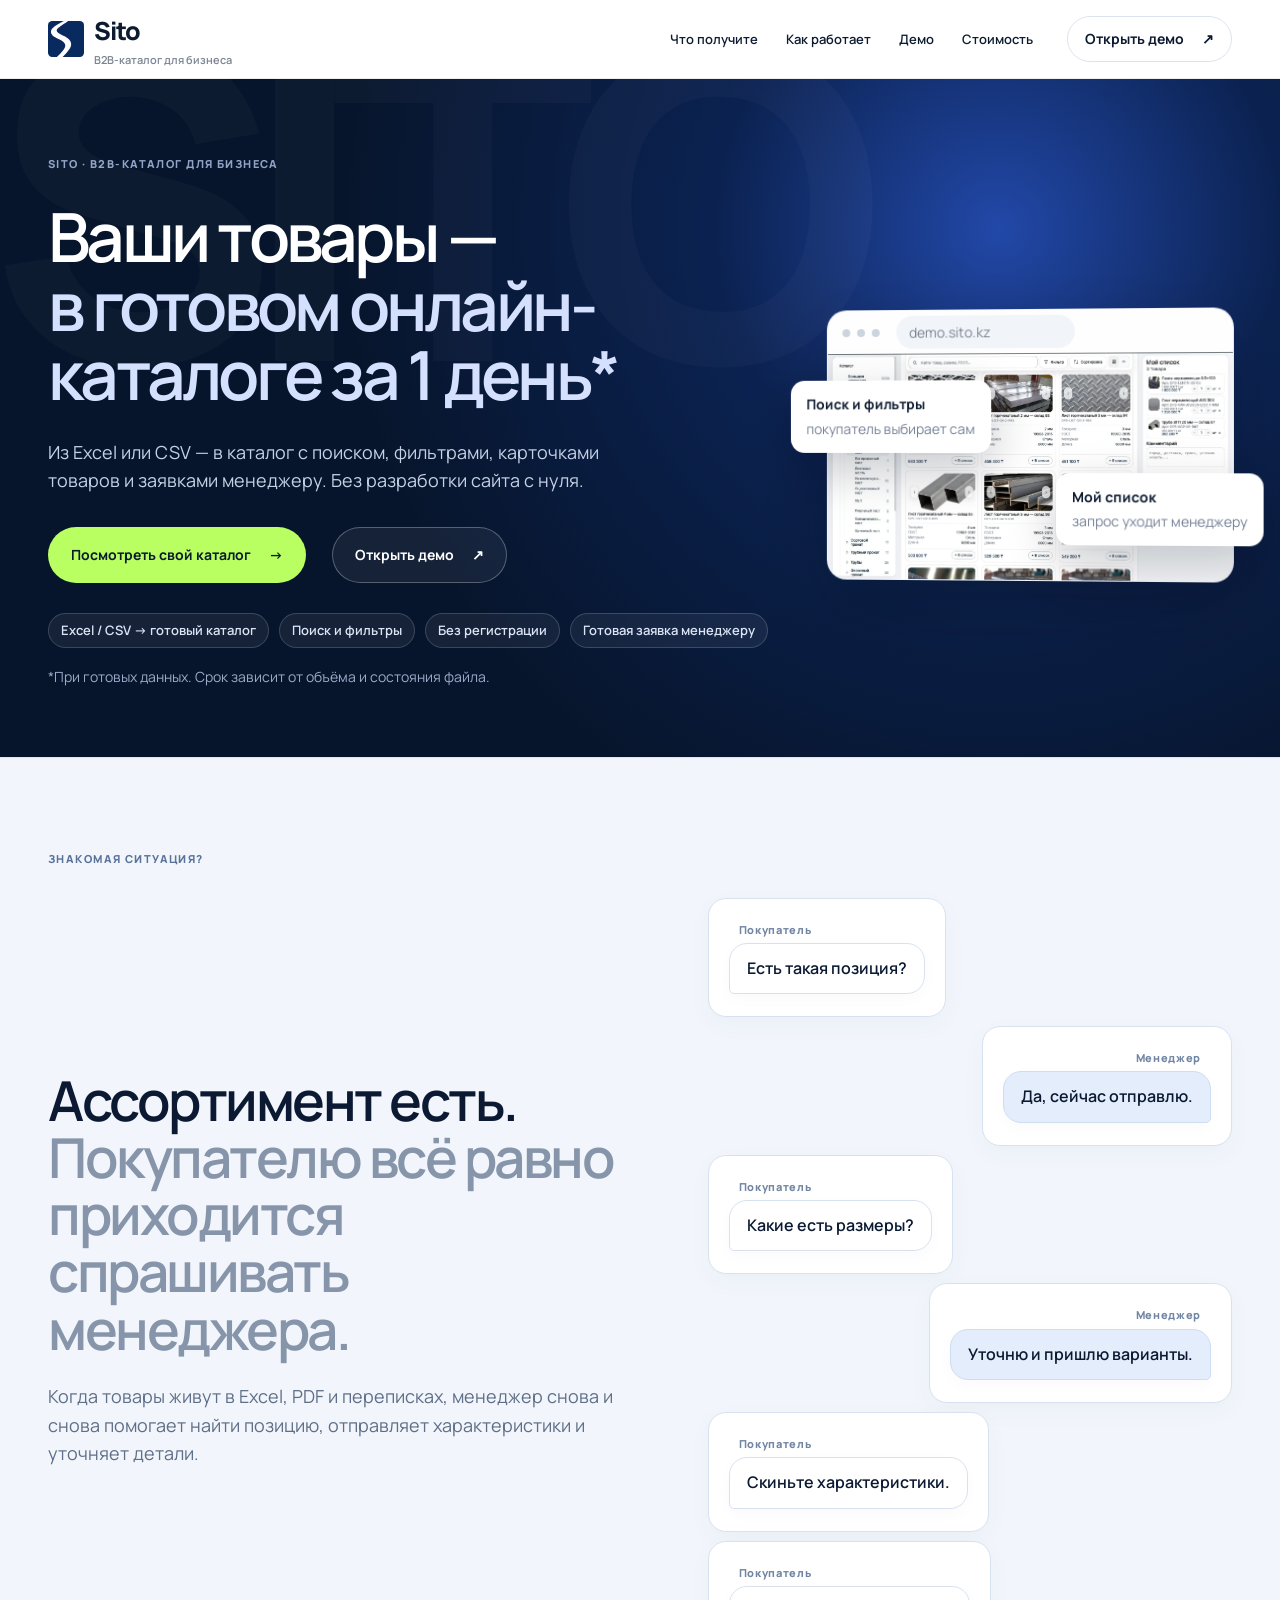
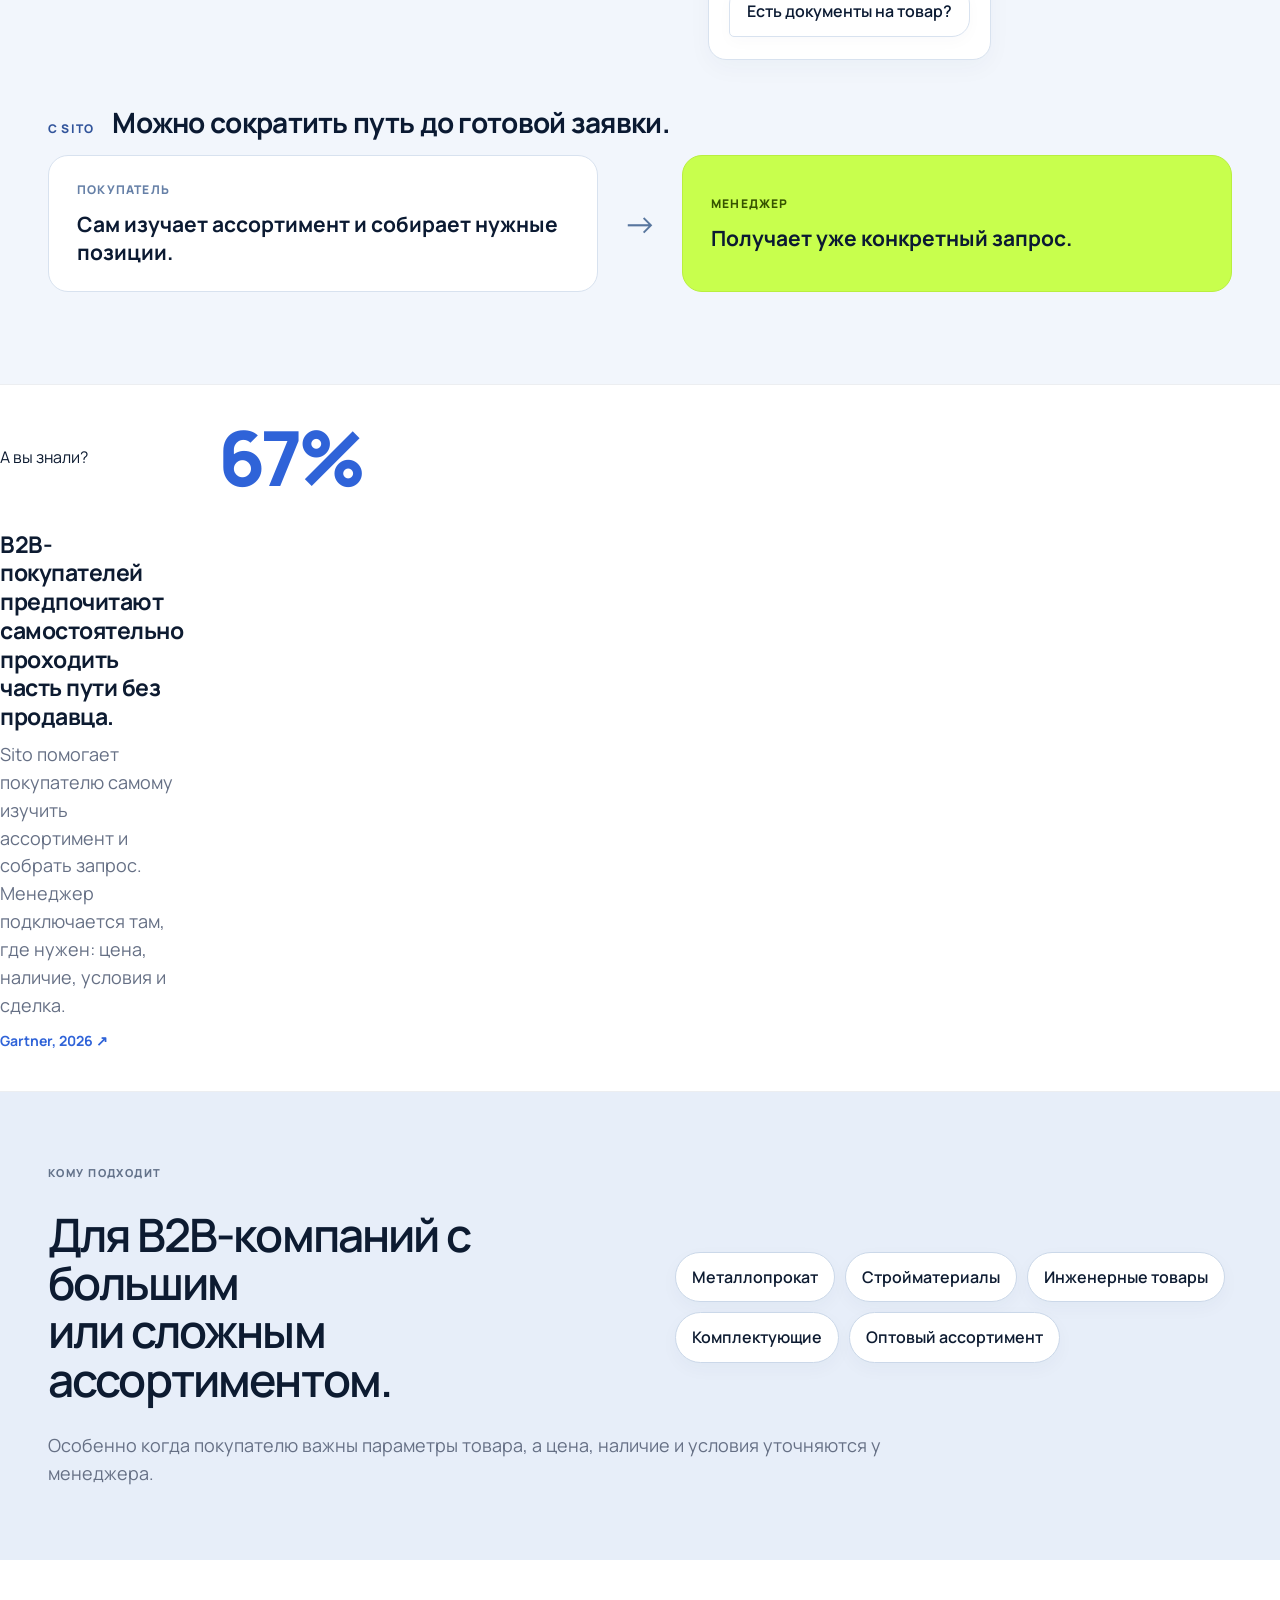
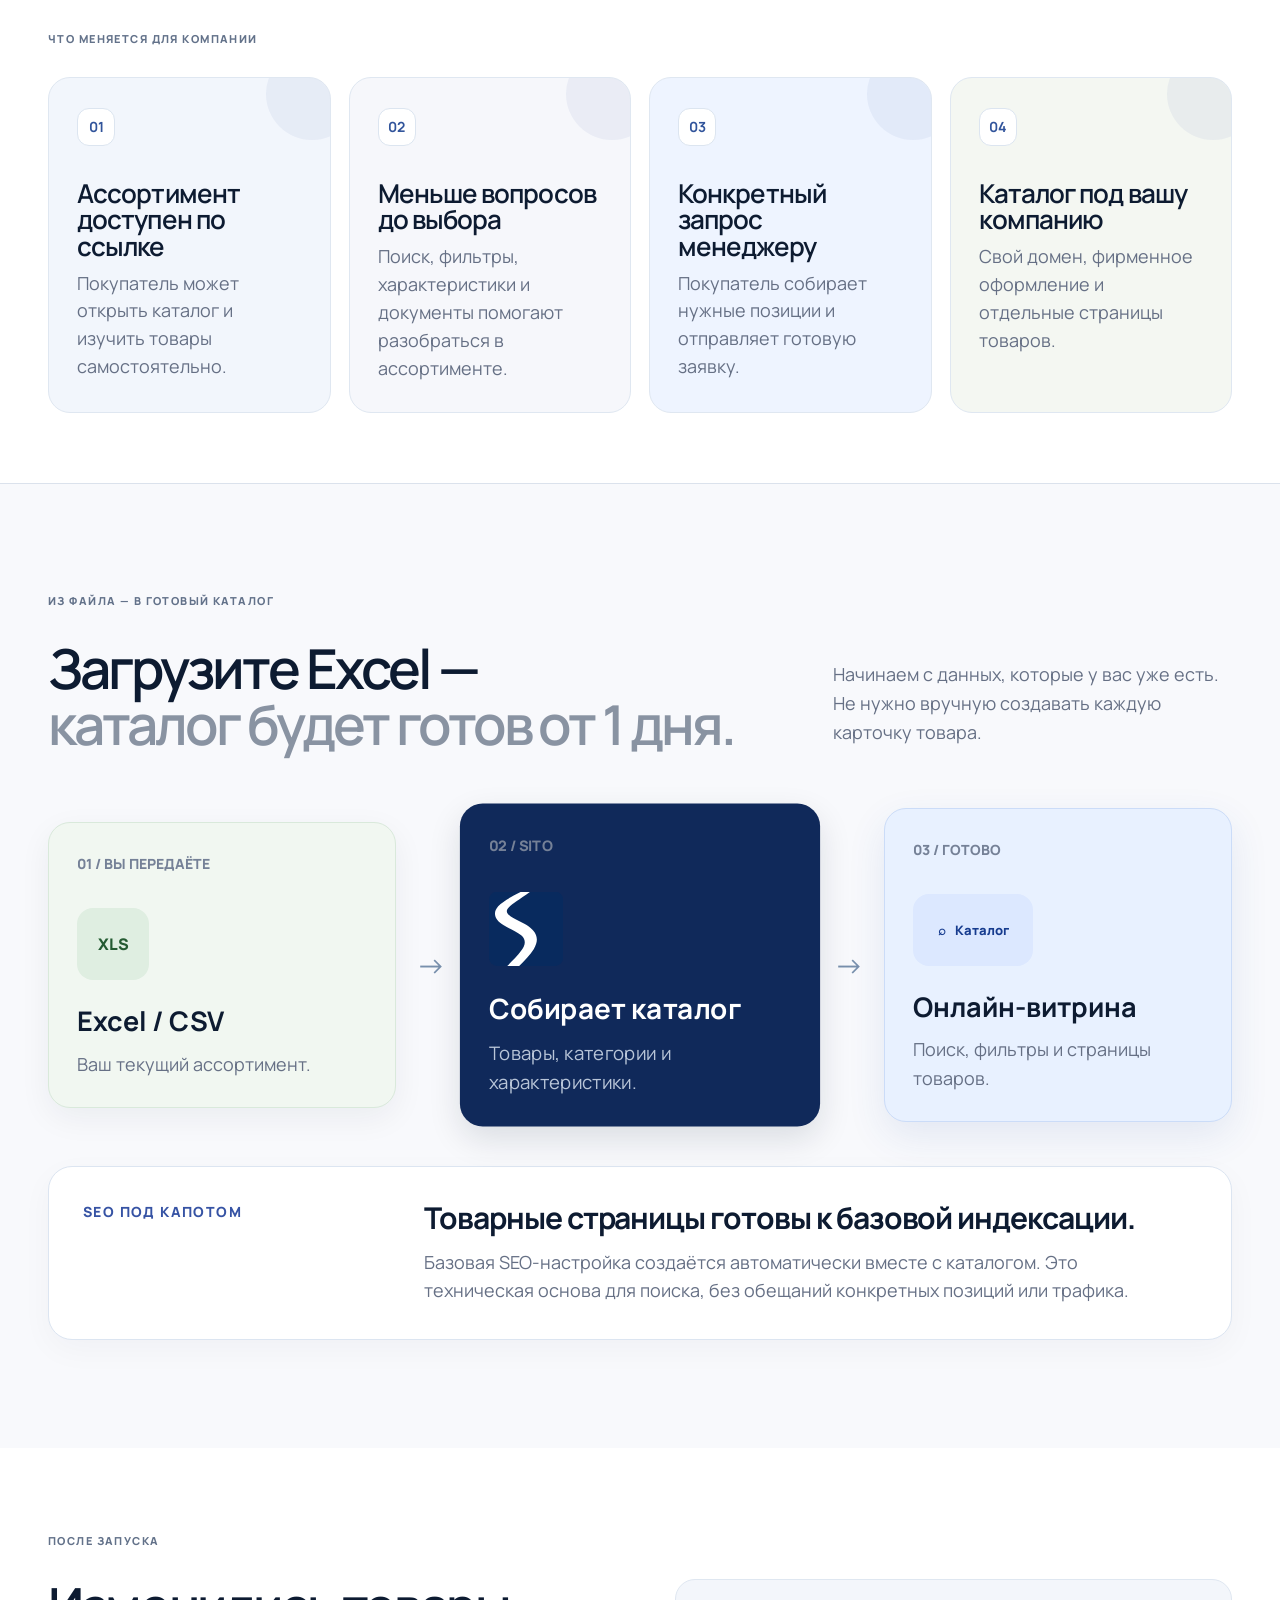
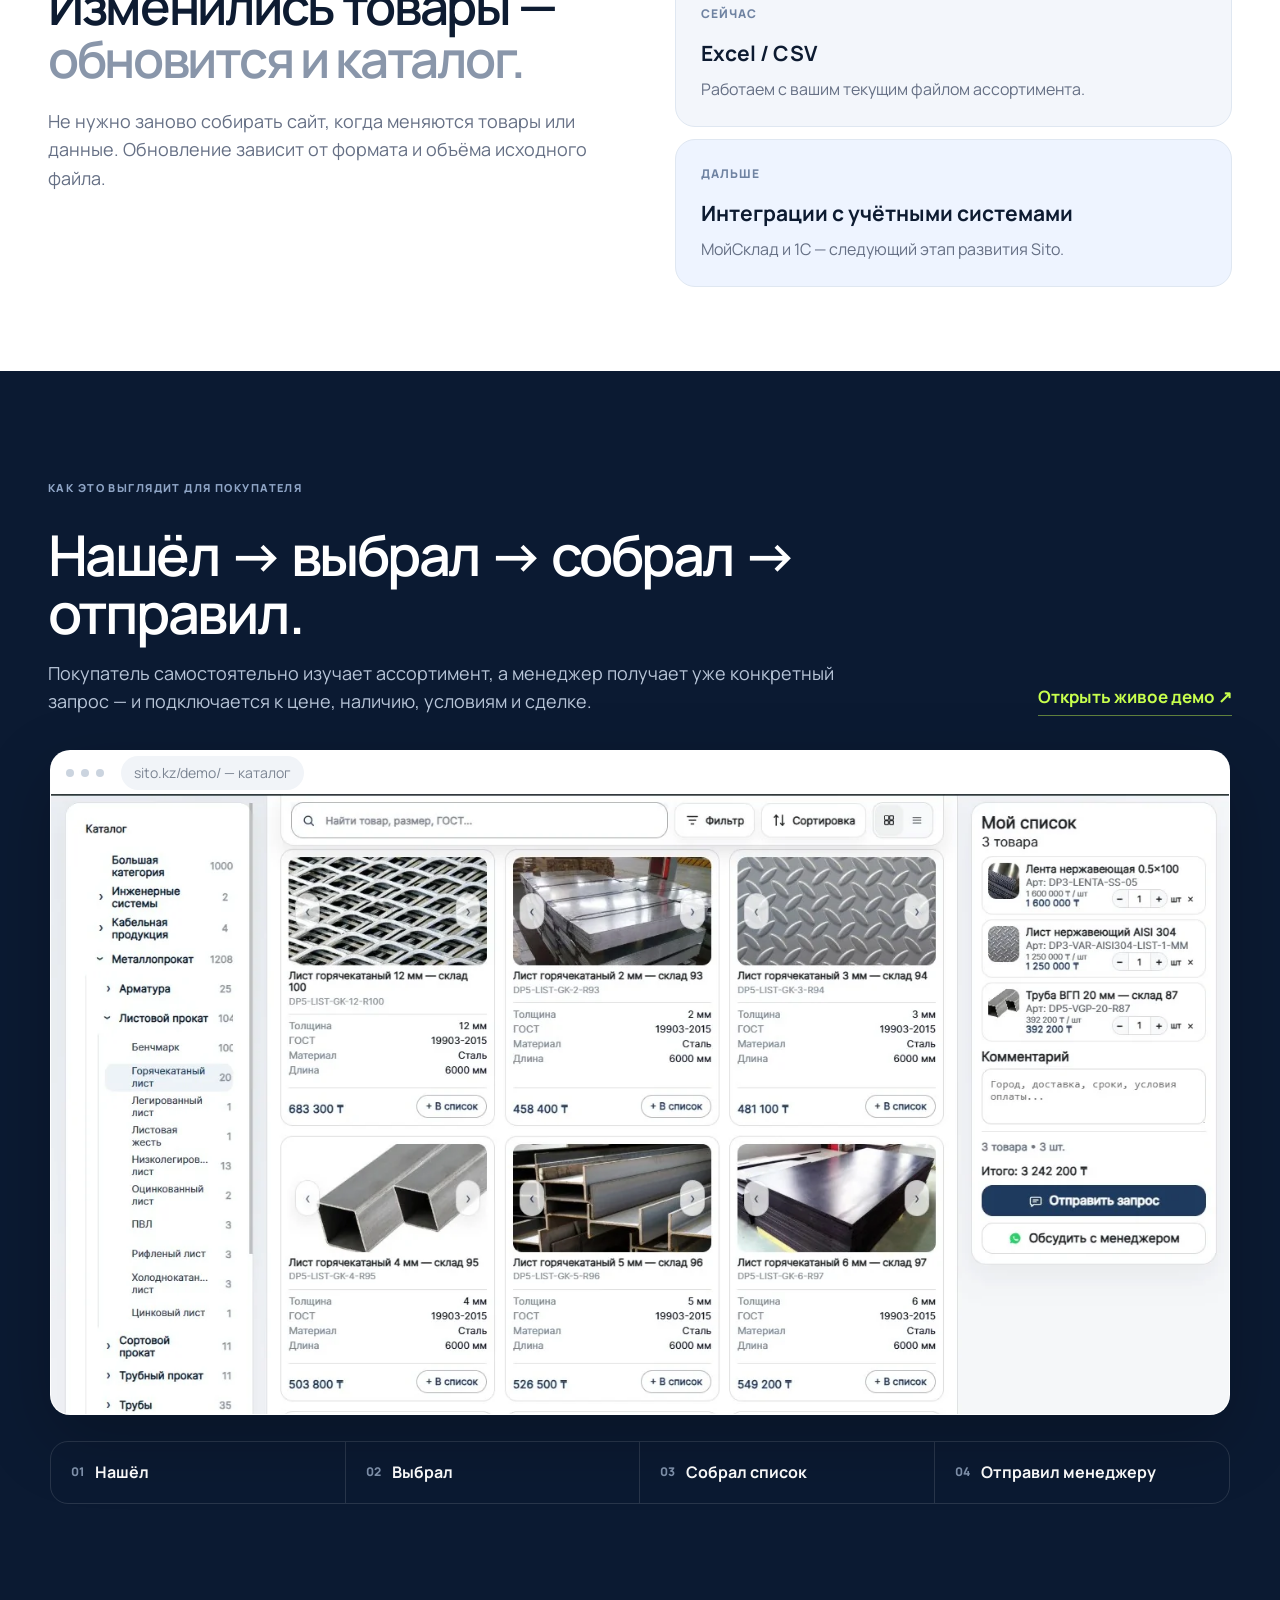
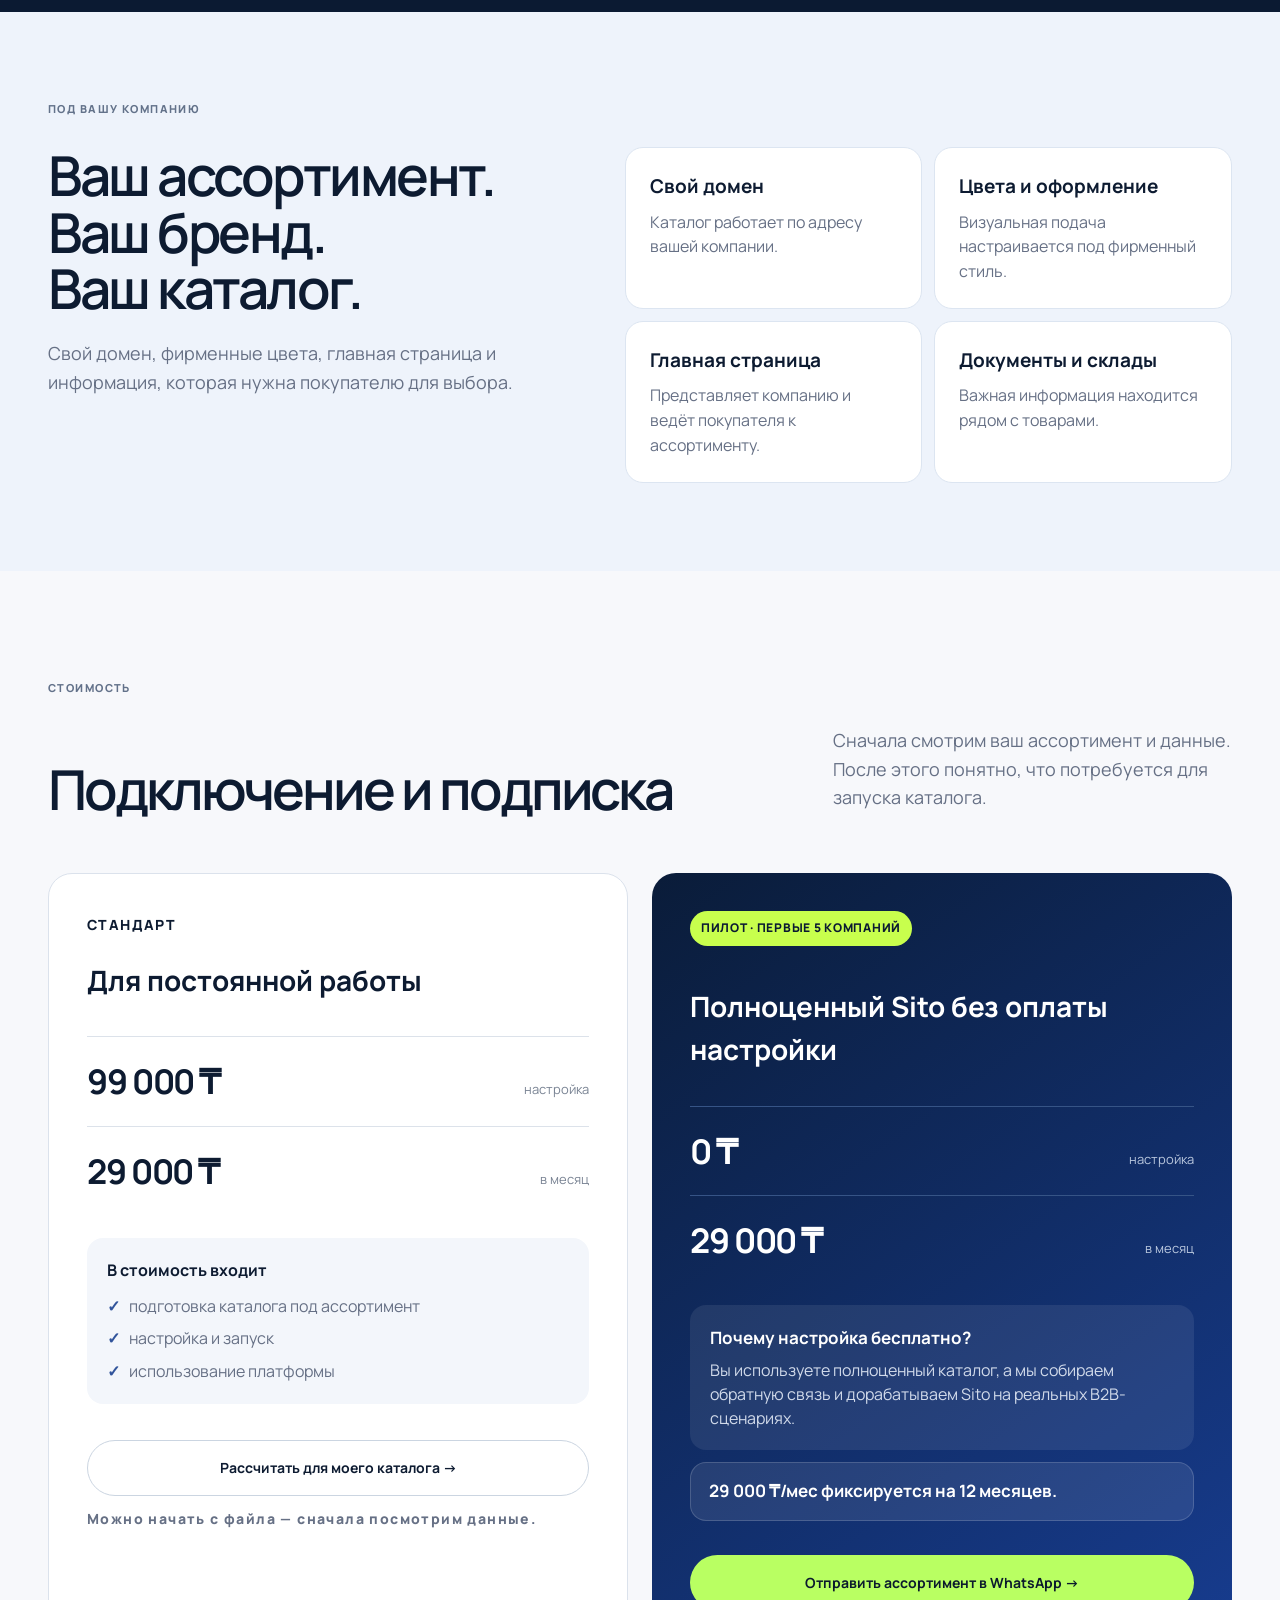
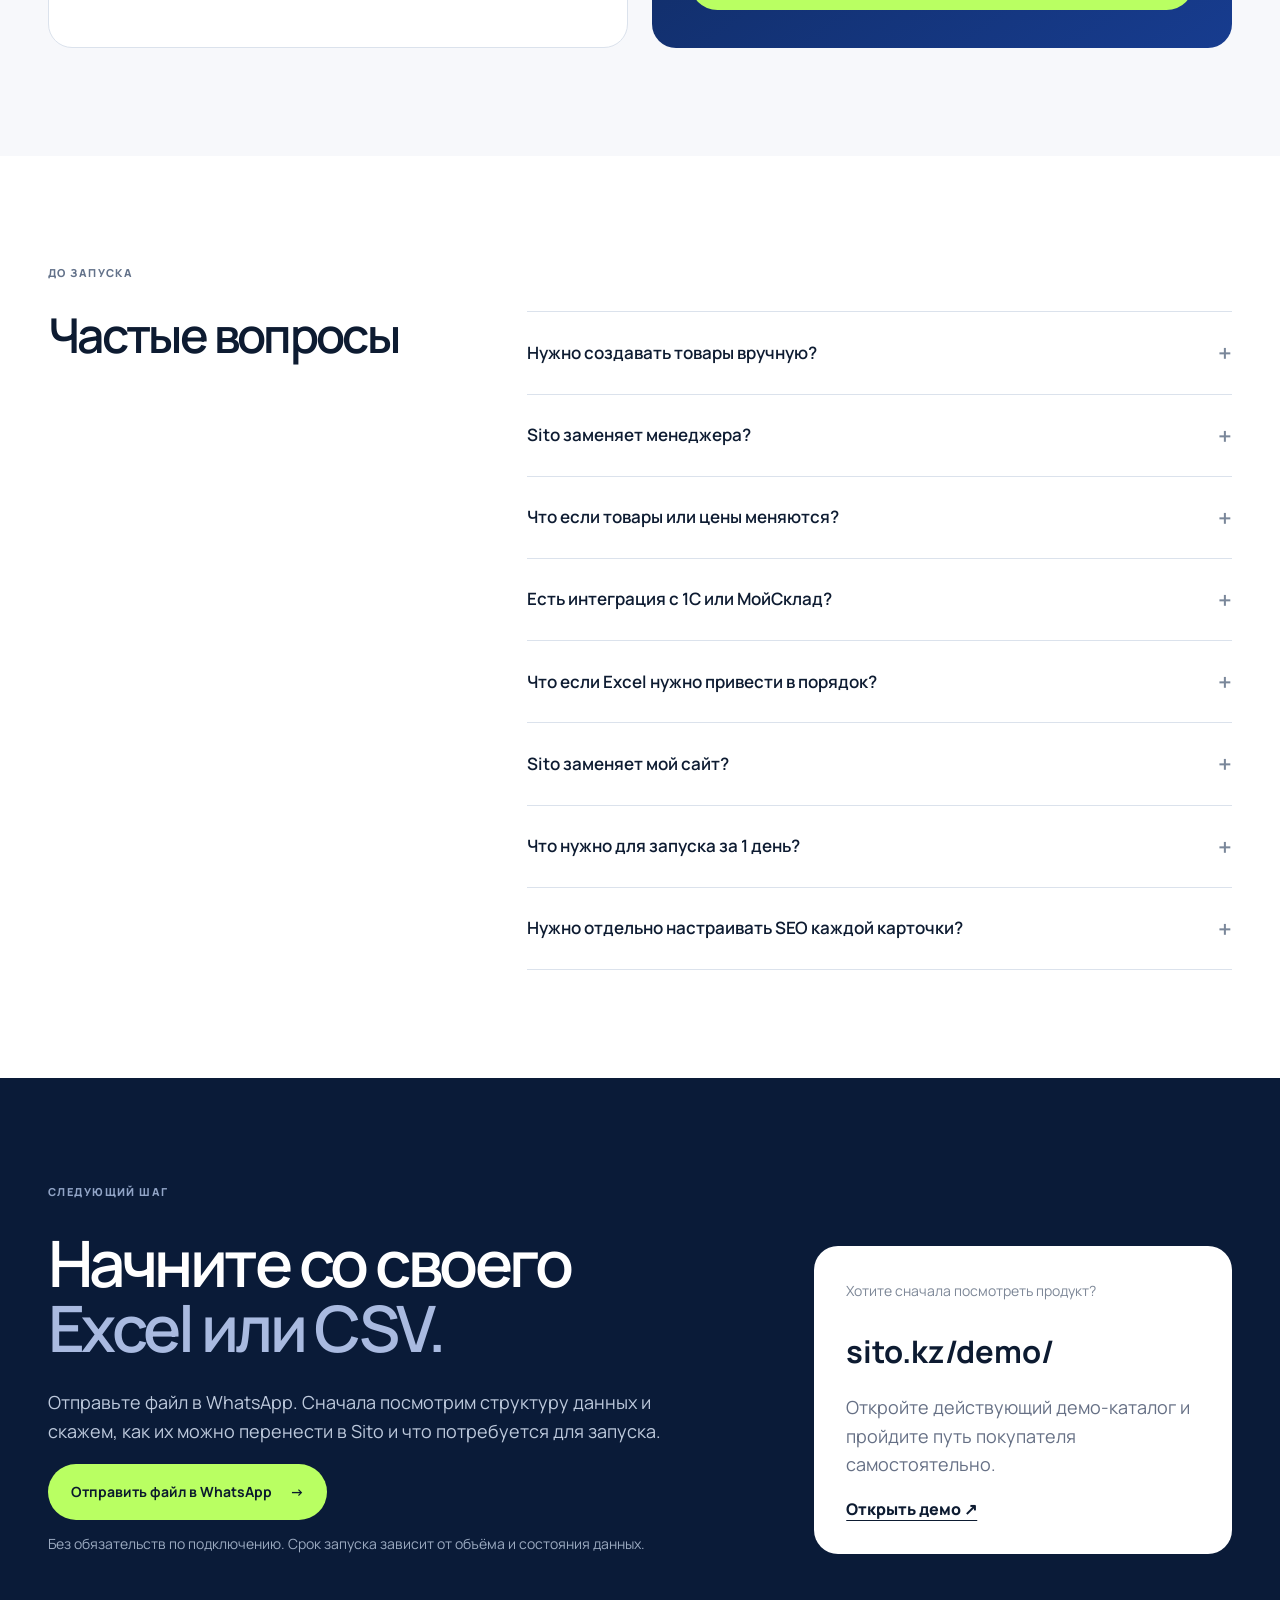
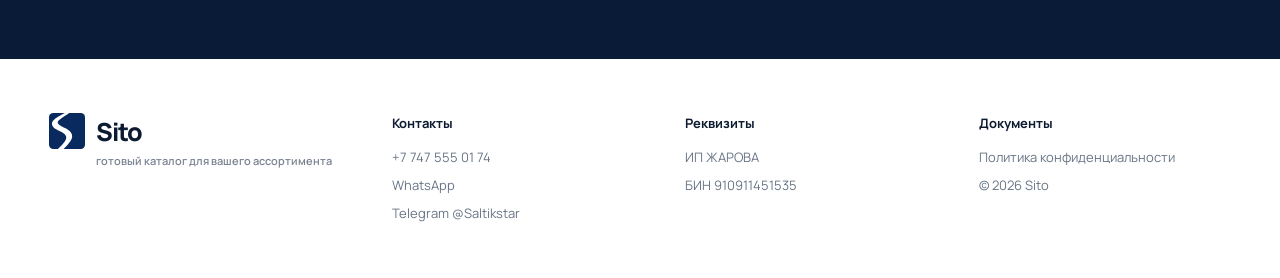
==== commit c634390b: "Refine Gartner proof copy and callout" ====
--- a/index.html
+++ b/index.html
@@ -81,9 +81,10 @@
 </div></section>
 <section class="research-proof">
   <div class="container research-proof-inner">
+    <div class="research-proof-kicker">А вы знали?</div>
     <div class="research-proof-number">67%</div>
     <div class="research-proof-copy">
-      <strong>B2B-покупателей предпочитают самостоятельно проходить путь без продавца.</strong>
+      <strong>B2B-покупателей предпочитают самостоятельно проходить часть пути без продавца.</strong>
       <p>Sito помогает покупателю самому изучить ассортимент и собрать запрос. Менеджер подключается там, где нужен: цена, наличие, условия и сделка.</p>
       <a href="https://www.gartner.com/en/newsroom/press-releases/2026-03-09-gartner-sales-survey-finds-67-percent-of-b2b-buyers-prefer-a-rep-free-experience" target="_blank" rel="noopener">Gartner, 2026 ↗</a>
     </div>
--- a/styles-v2.css
+++ b/styles-v2.css
@@ -254,3 +254,21 @@
 /* Separate audience section from neighboring light sections */
 .audience{background:#e7eef9}
 .audience-tags span{background:#fff;border-color:#cbd8e9;box-shadow:0 6px 18px rgba(18,43,84,.035)}
+
+/* Gartner research proof */
+.research-proof{background:#fff;padding:38px 0;border-top:1px solid rgba(18,43,84,.08);border-bottom:1px solid rgba(18,43,84,.08)}
+.research-proof-inner{display:grid;grid-template-columns:180px minmax(0,760px);gap:38px;align-items:center}
+.research-proof-number{font-size:76px;line-height:.9;font-weight:800;letter-spacing:-.055em;color:#2f63d8}
+.research-proof-copy strong{display:block;font-size:23px;line-height:1.25;letter-spacing:-.02em;max-width:720px}
+.research-proof-copy p{margin:10px 0 8px;font-size:18px;line-height:1.55;color:var(--muted,#5d6878);max-width:760px}
+.research-proof-copy a{font-size:14px;font-weight:700;color:#2f63d8;text-decoration:none}
+@media(max-width:680px){.research-proof{padding:30px 0}.research-proof-inner{grid-template-columns:1fr;gap:14px}.research-proof-number{font-size:64px}.research-proof-copy strong{font-size:21px}}
+
+/* Pilot price-fix note: supporting information, not a second CTA */
+.pilot-fixed{
+  background:rgba(255,255,255,.09);
+  border:1px solid rgba(255,255,255,.16);
+  color:#fff;
+  border-radius:16px;
+  padding:15px 18px;
+}
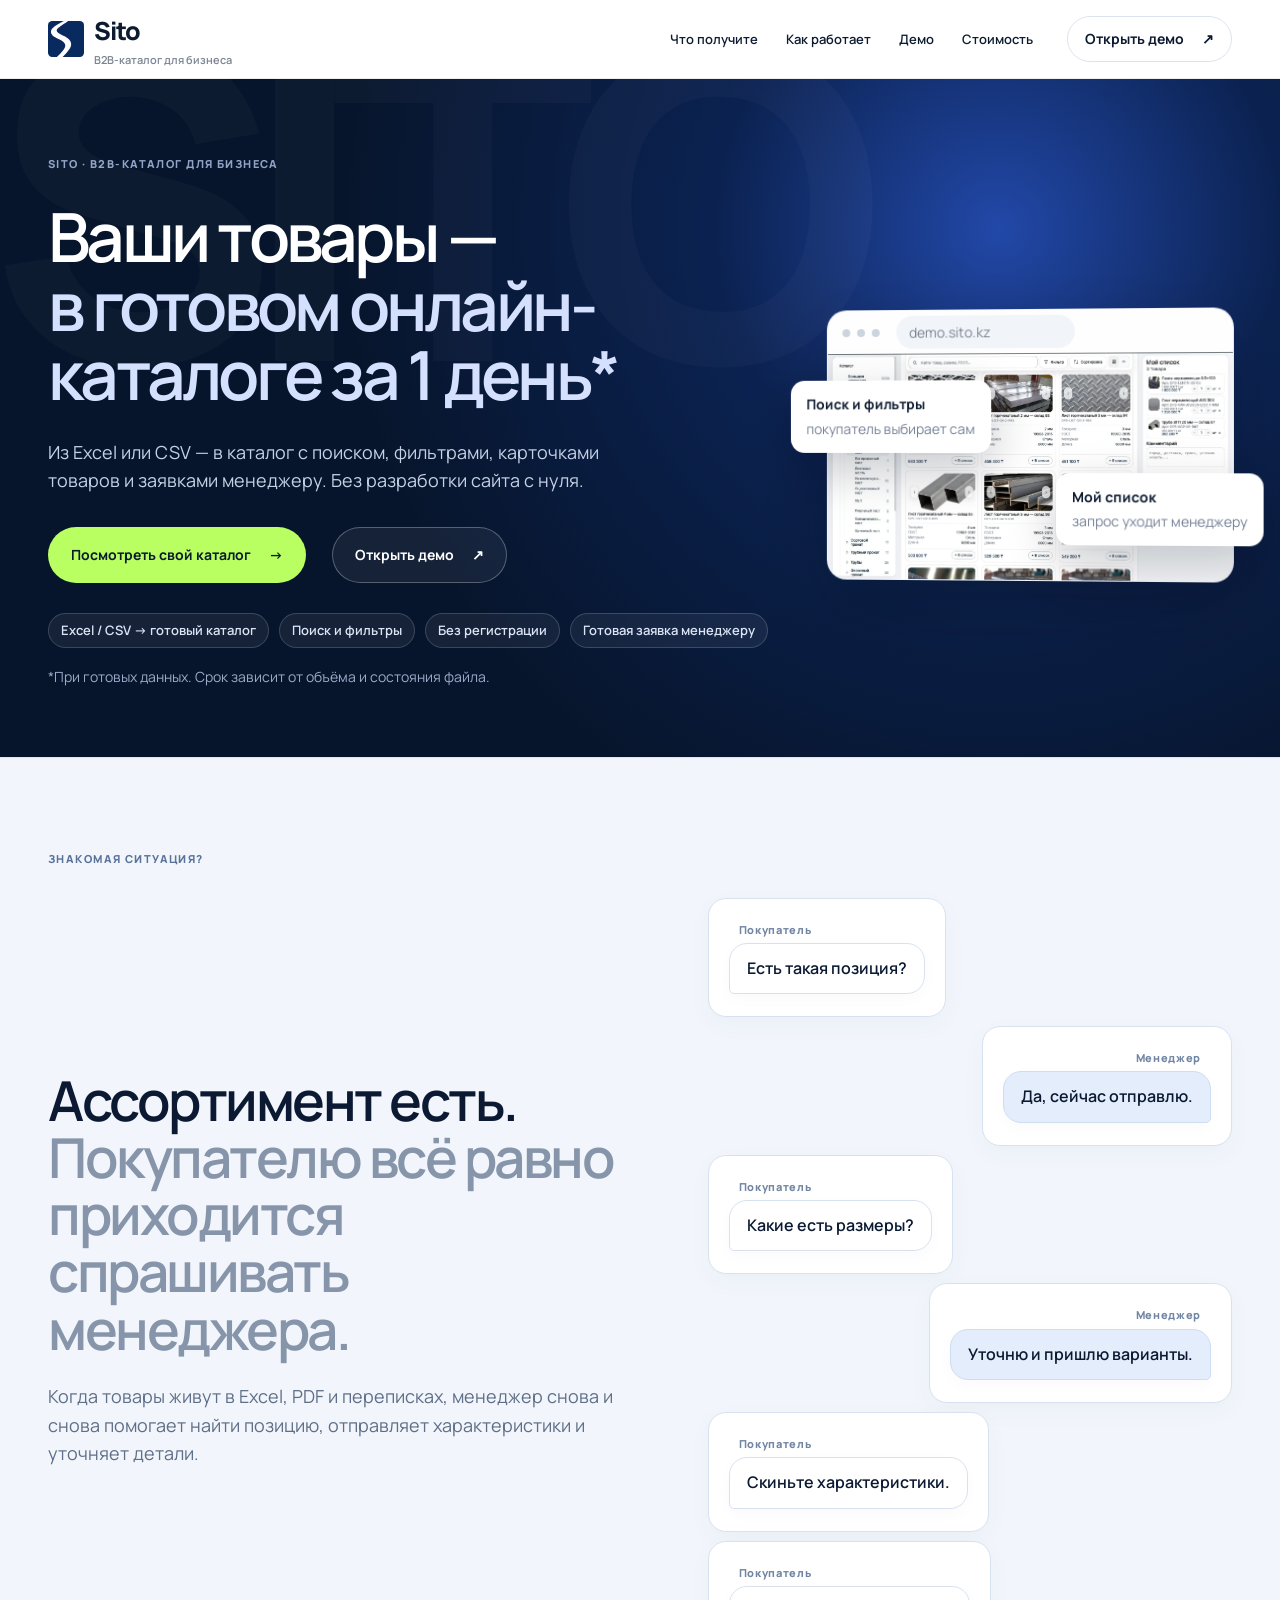
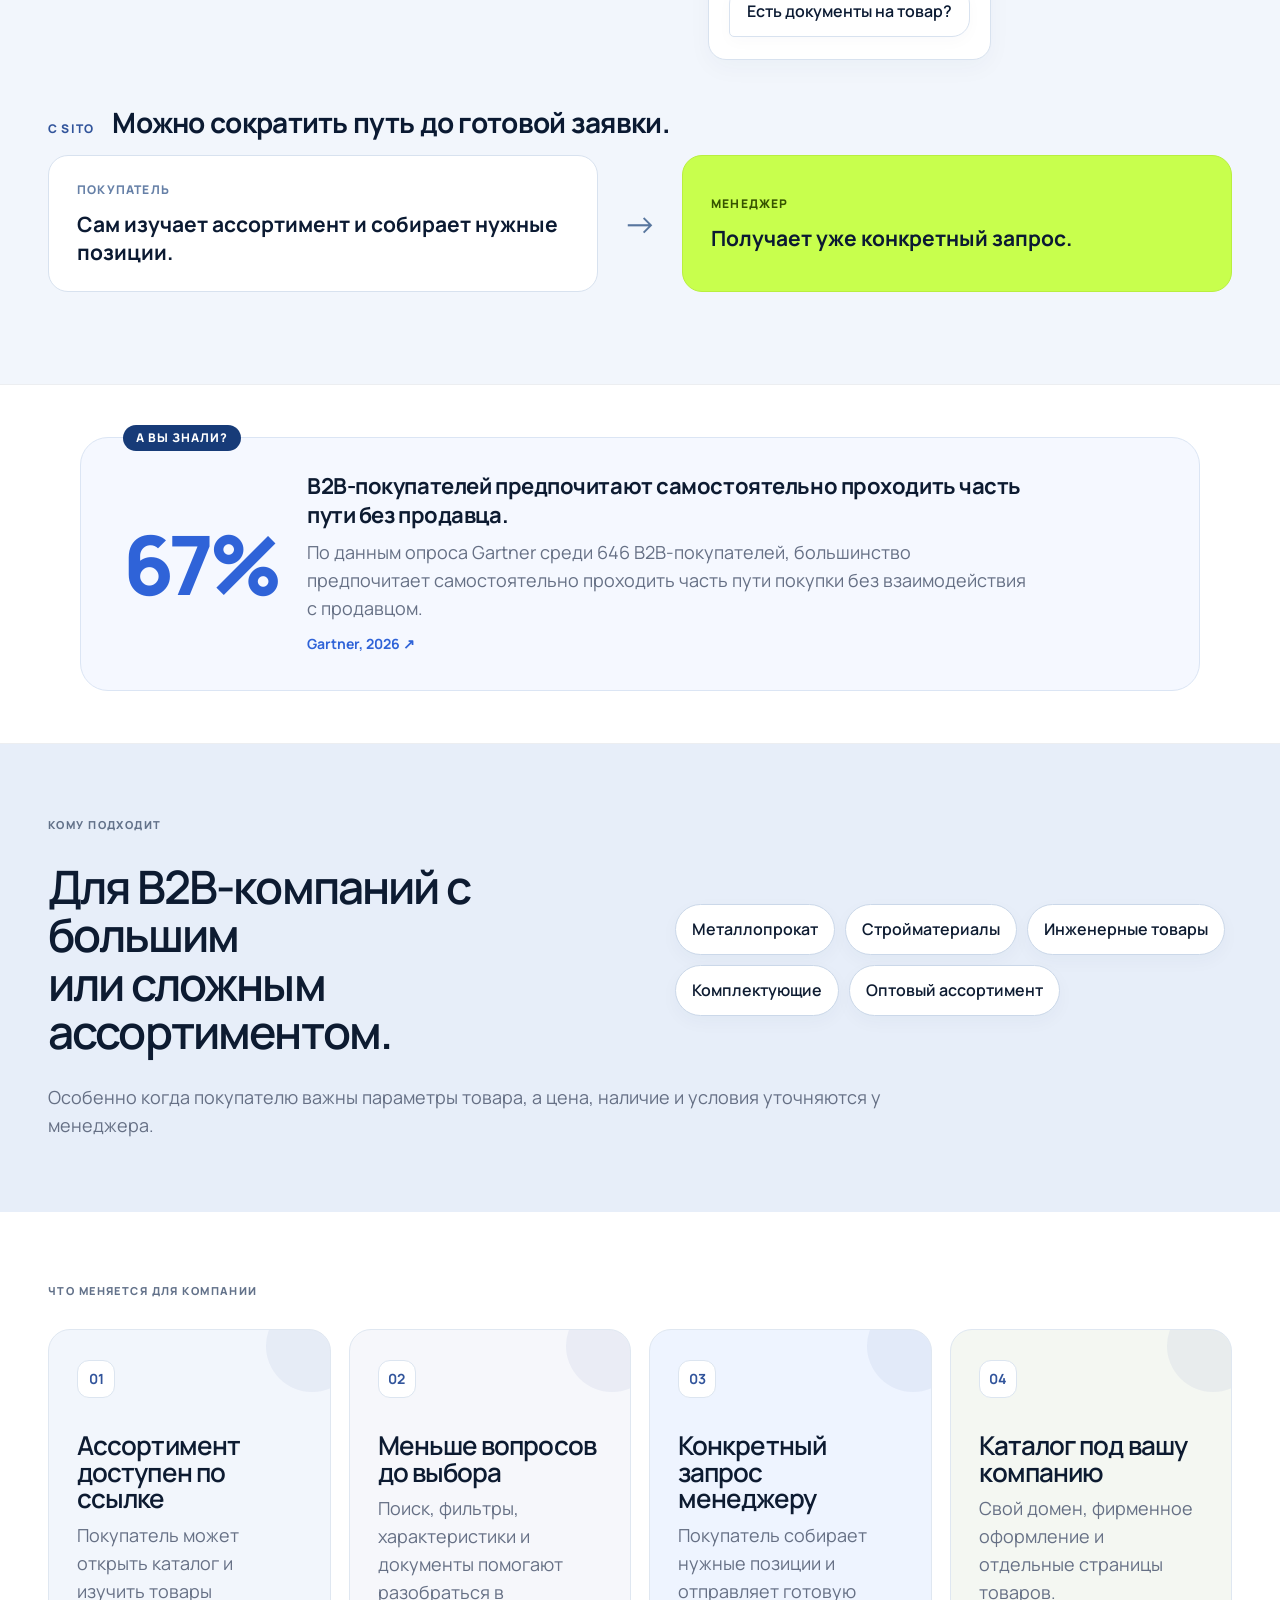
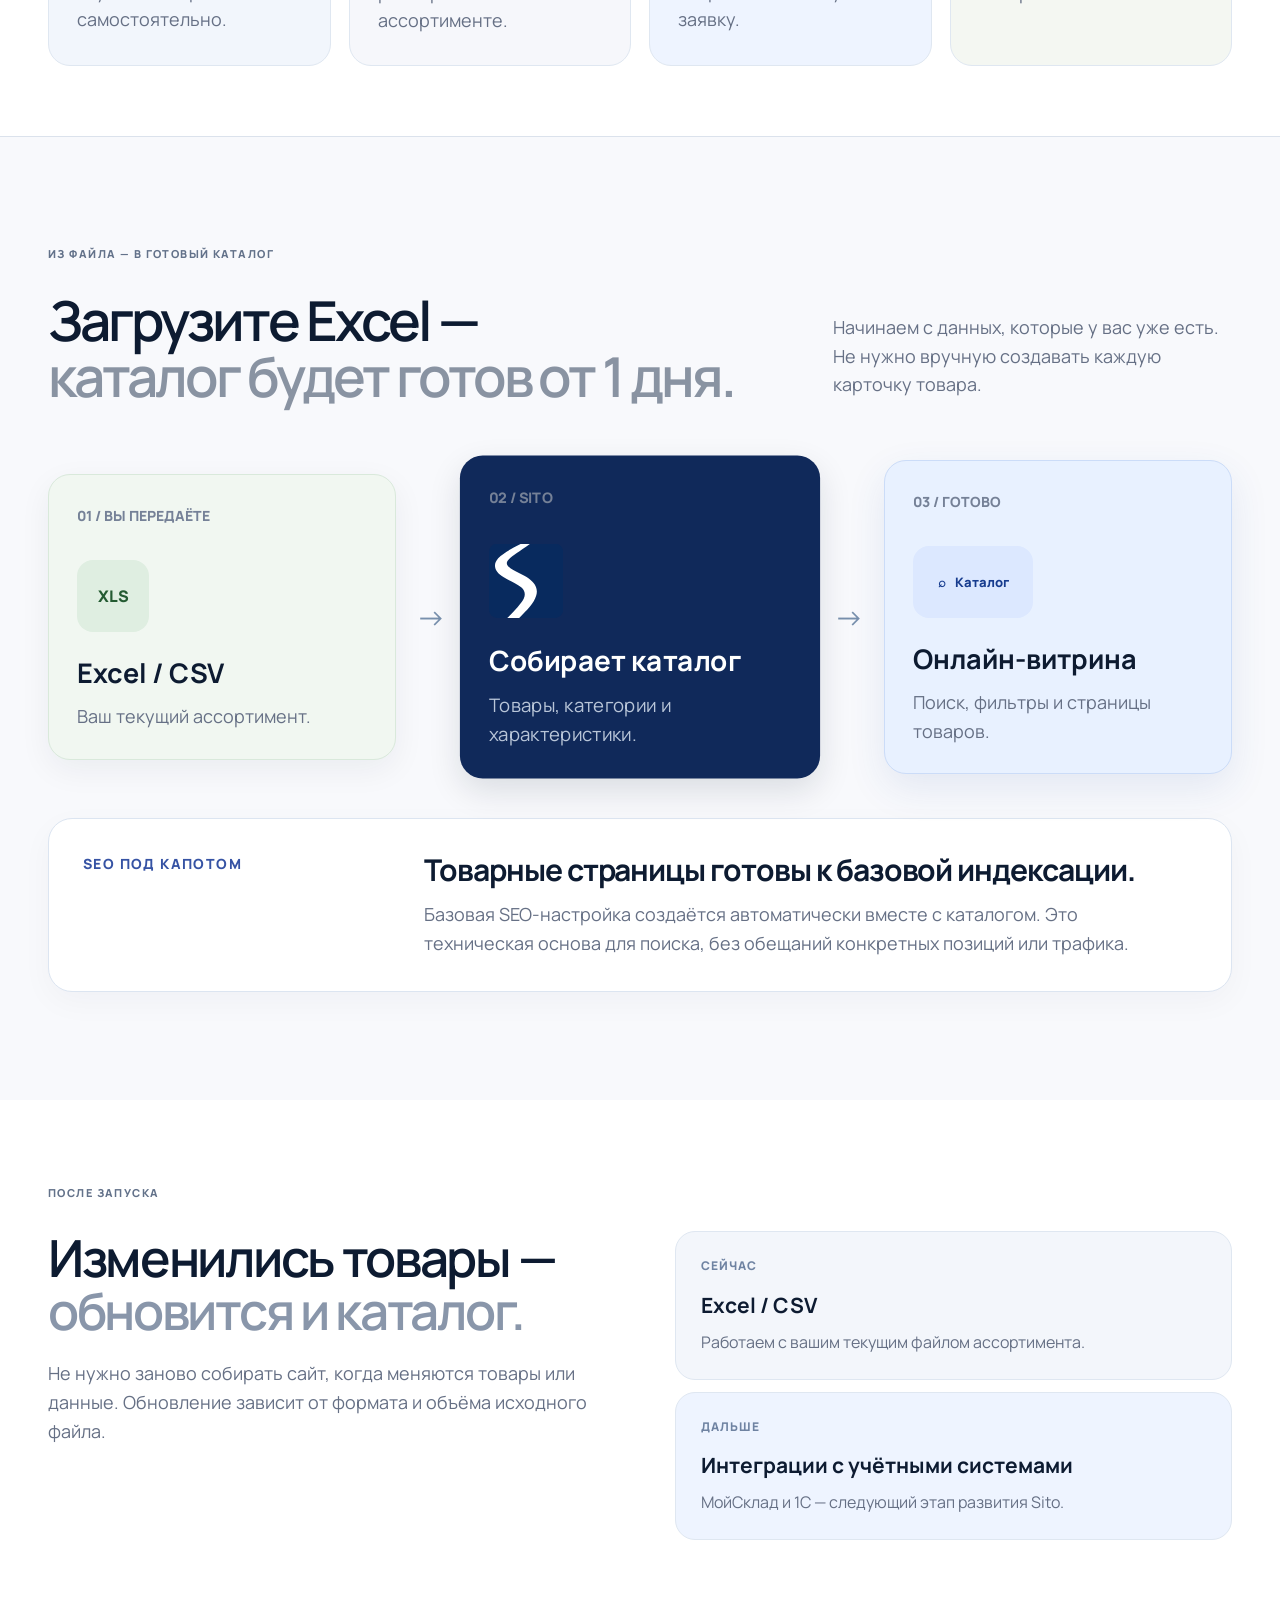
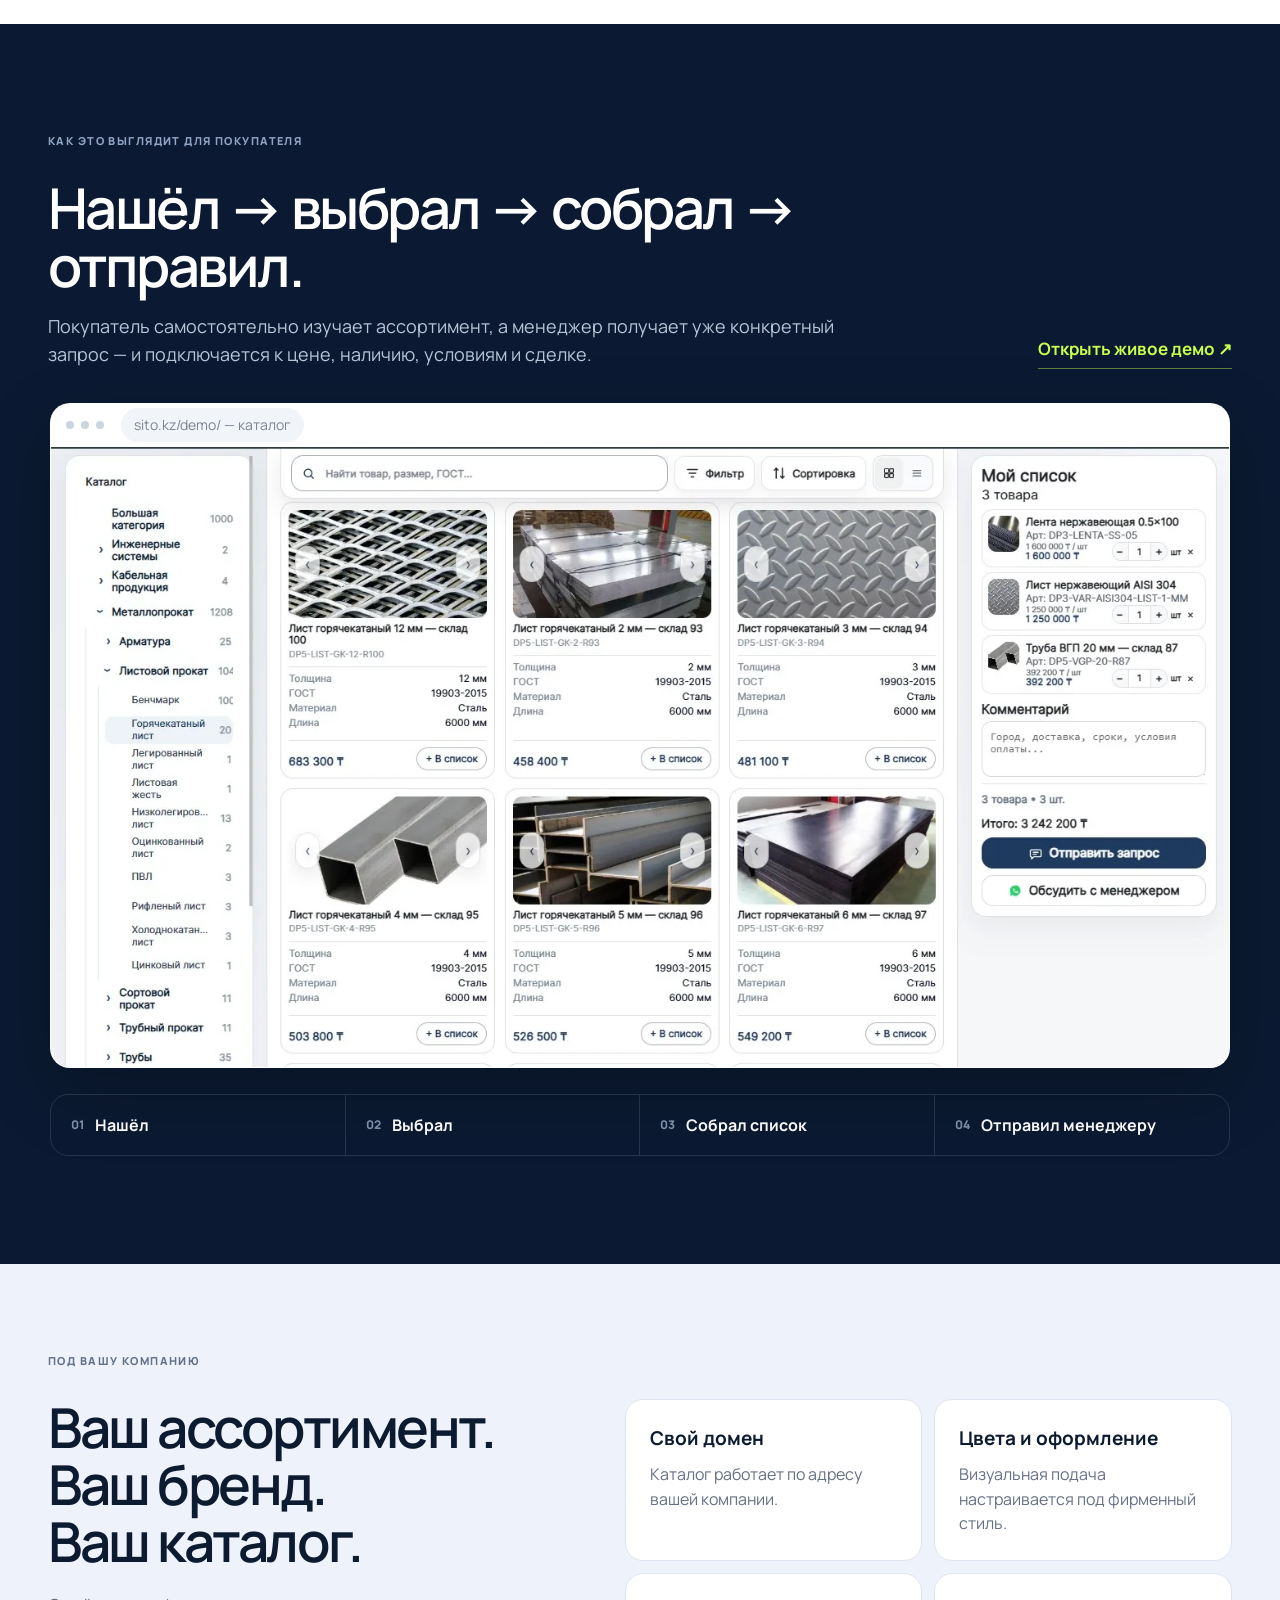
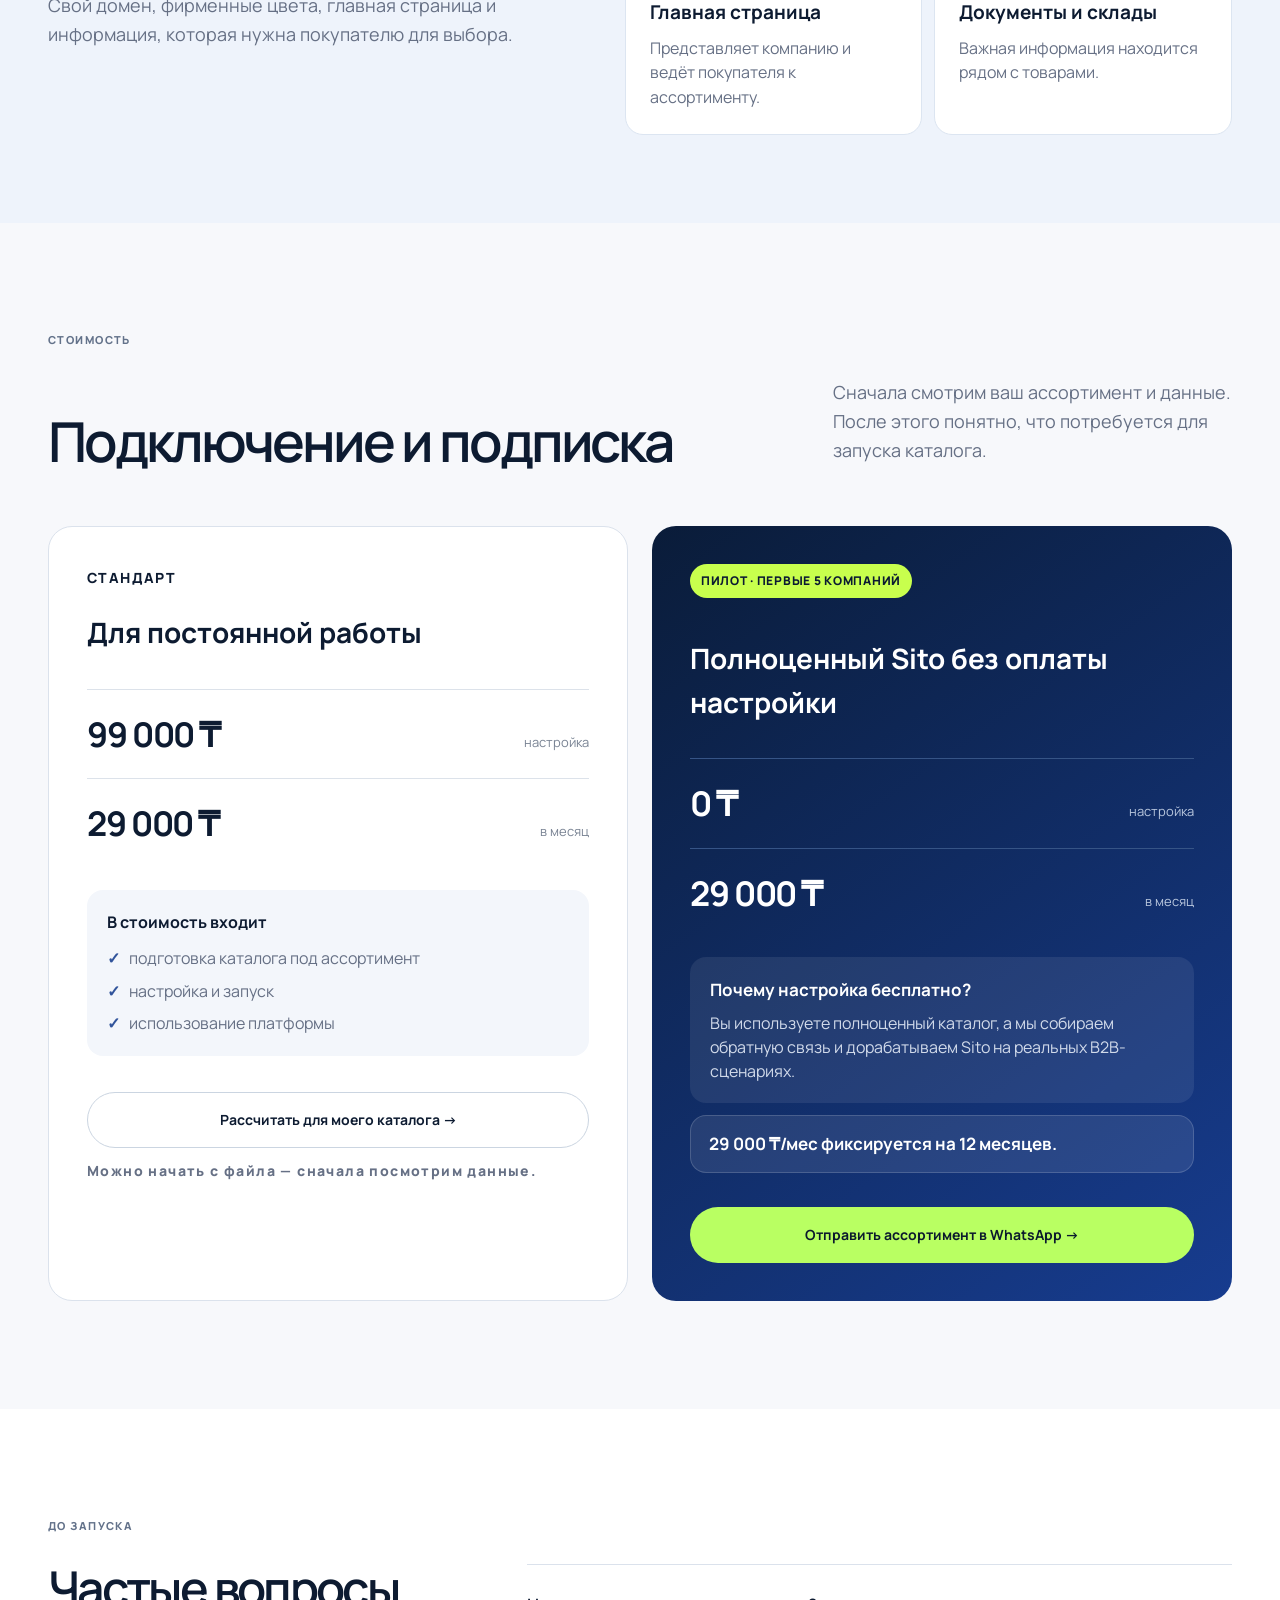
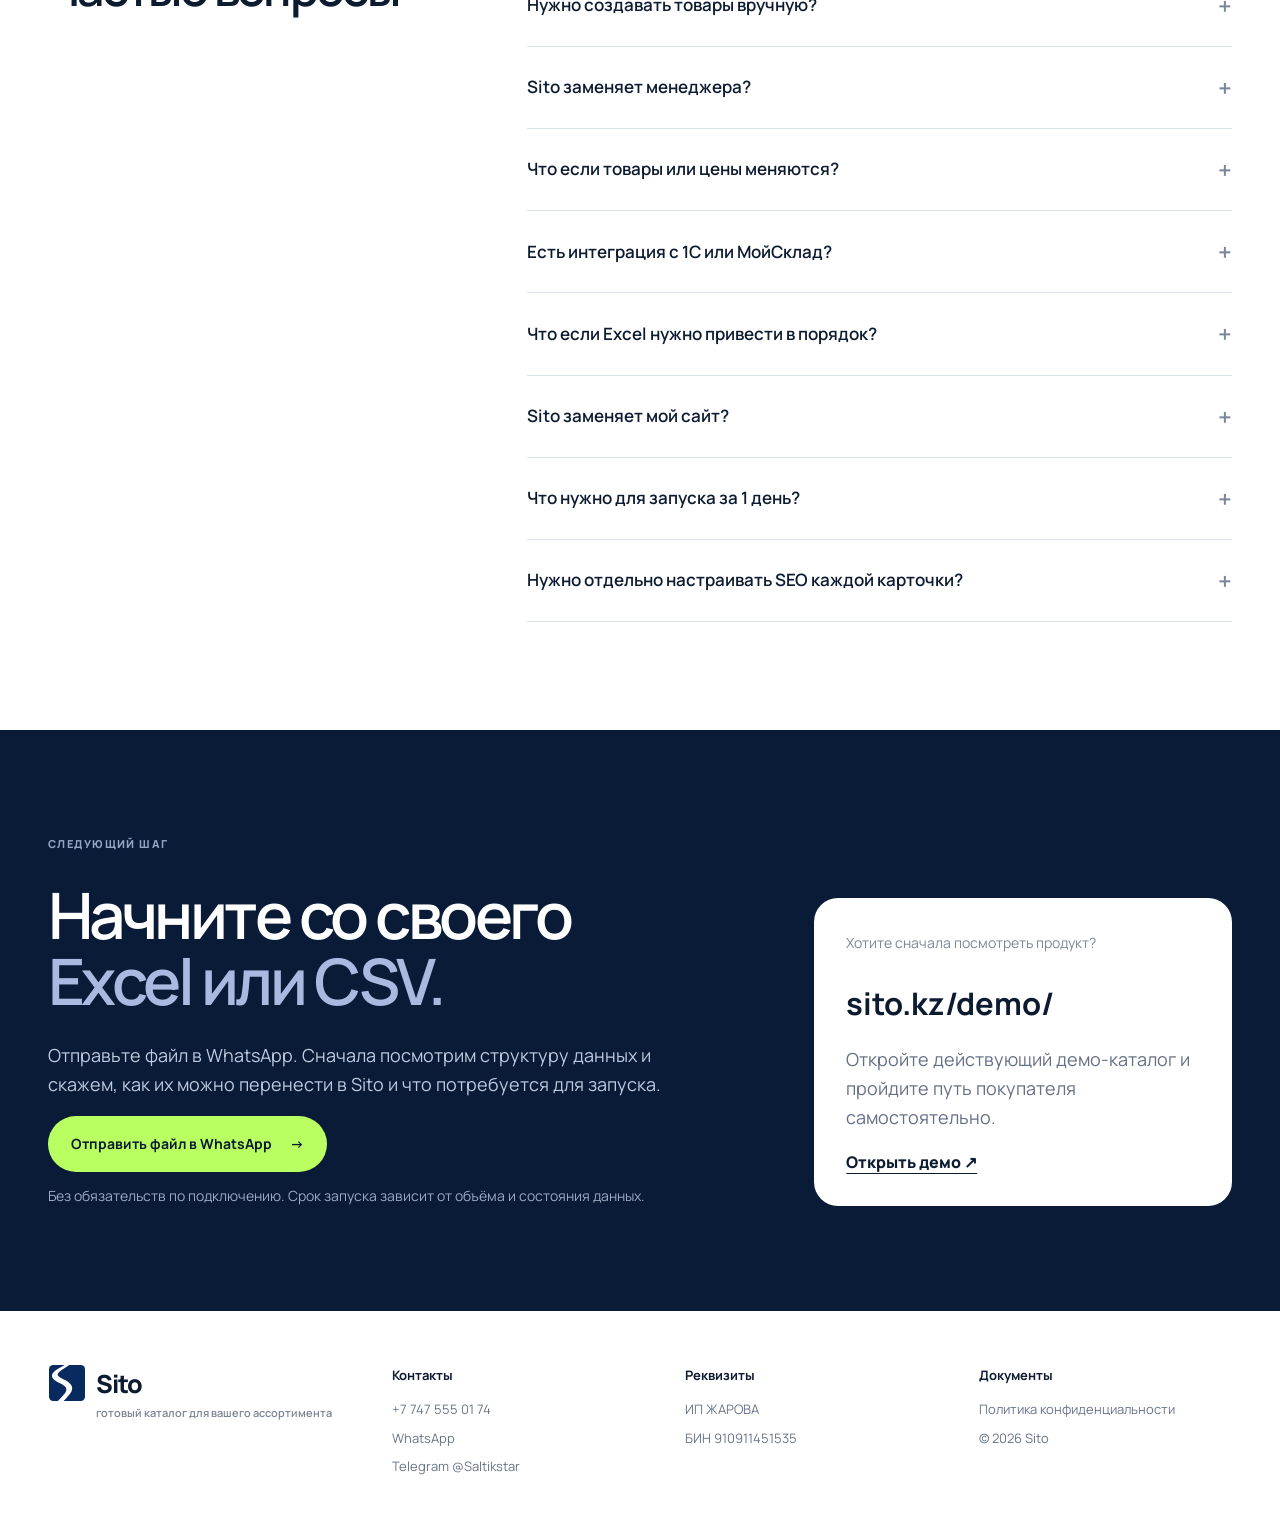
==== commit f6b1cadf: "Make Gartner callout describe the research" ====
--- a/index.html
+++ b/index.html
@@ -85,7 +85,7 @@
     <div class="research-proof-number">67%</div>
     <div class="research-proof-copy">
       <strong>B2B-покупателей предпочитают самостоятельно проходить часть пути без продавца.</strong>
-      <p>Sito помогает покупателю самому изучить ассортимент и собрать запрос. Менеджер подключается там, где нужен: цена, наличие, условия и сделка.</p>
+      <p>По данным опроса Gartner среди 646 B2B-покупателей, большинство предпочитает самостоятельно проходить часть пути покупки без взаимодействия с продавцом.</p>
       <a href="https://www.gartner.com/en/newsroom/press-releases/2026-03-09-gartner-sales-survey-finds-67-percent-of-b2b-buyers-prefer-a-rep-free-experience" target="_blank" rel="noopener">Gartner, 2026 ↗</a>
     </div>
   </div>
--- a/styles-v2.css
+++ b/styles-v2.css
@@ -272,3 +272,43 @@
   border-radius:16px;
   padding:15px 18px;
 }
+
+/* Research proof v2: contained editorial callout */
+.research-proof{padding:52px 0;background:#fff}
+.research-proof-inner{
+  position:relative;
+  display:grid;
+  grid-template-columns:150px minmax(0,720px);
+  gap:34px;
+  align-items:center;
+  max-width:1120px;
+  padding:34px 42px;
+  background:#f5f8ff;
+  border:1px solid #dbe5f4;
+  border-radius:28px;
+}
+.research-proof-kicker{
+  position:absolute;
+  top:-13px;
+  left:42px;
+  padding:7px 13px;
+  border-radius:999px;
+  background:#173b78;
+  color:#fff;
+  font-size:12px;
+  line-height:1;
+  font-weight:800;
+  letter-spacing:.08em;
+  text-transform:uppercase;
+}
+.research-proof-number{font-size:82px;line-height:1;font-weight:800;letter-spacing:-.06em;color:#2f63d8}
+.research-proof-copy strong{font-size:22px;line-height:1.3}
+@media(max-width:680px){
+ .research-proof{padding:40px 0}
+ .research-proof-inner{grid-template-columns:1fr;gap:8px;padding:34px 22px 24px;border-radius:22px}
+ .research-proof-kicker{left:22px}
+ .research-proof-number{font-size:66px}
+}
+
+/* Center Gartner callout within the page */
+.research-proof-inner{margin-left:auto;margin-right:auto}
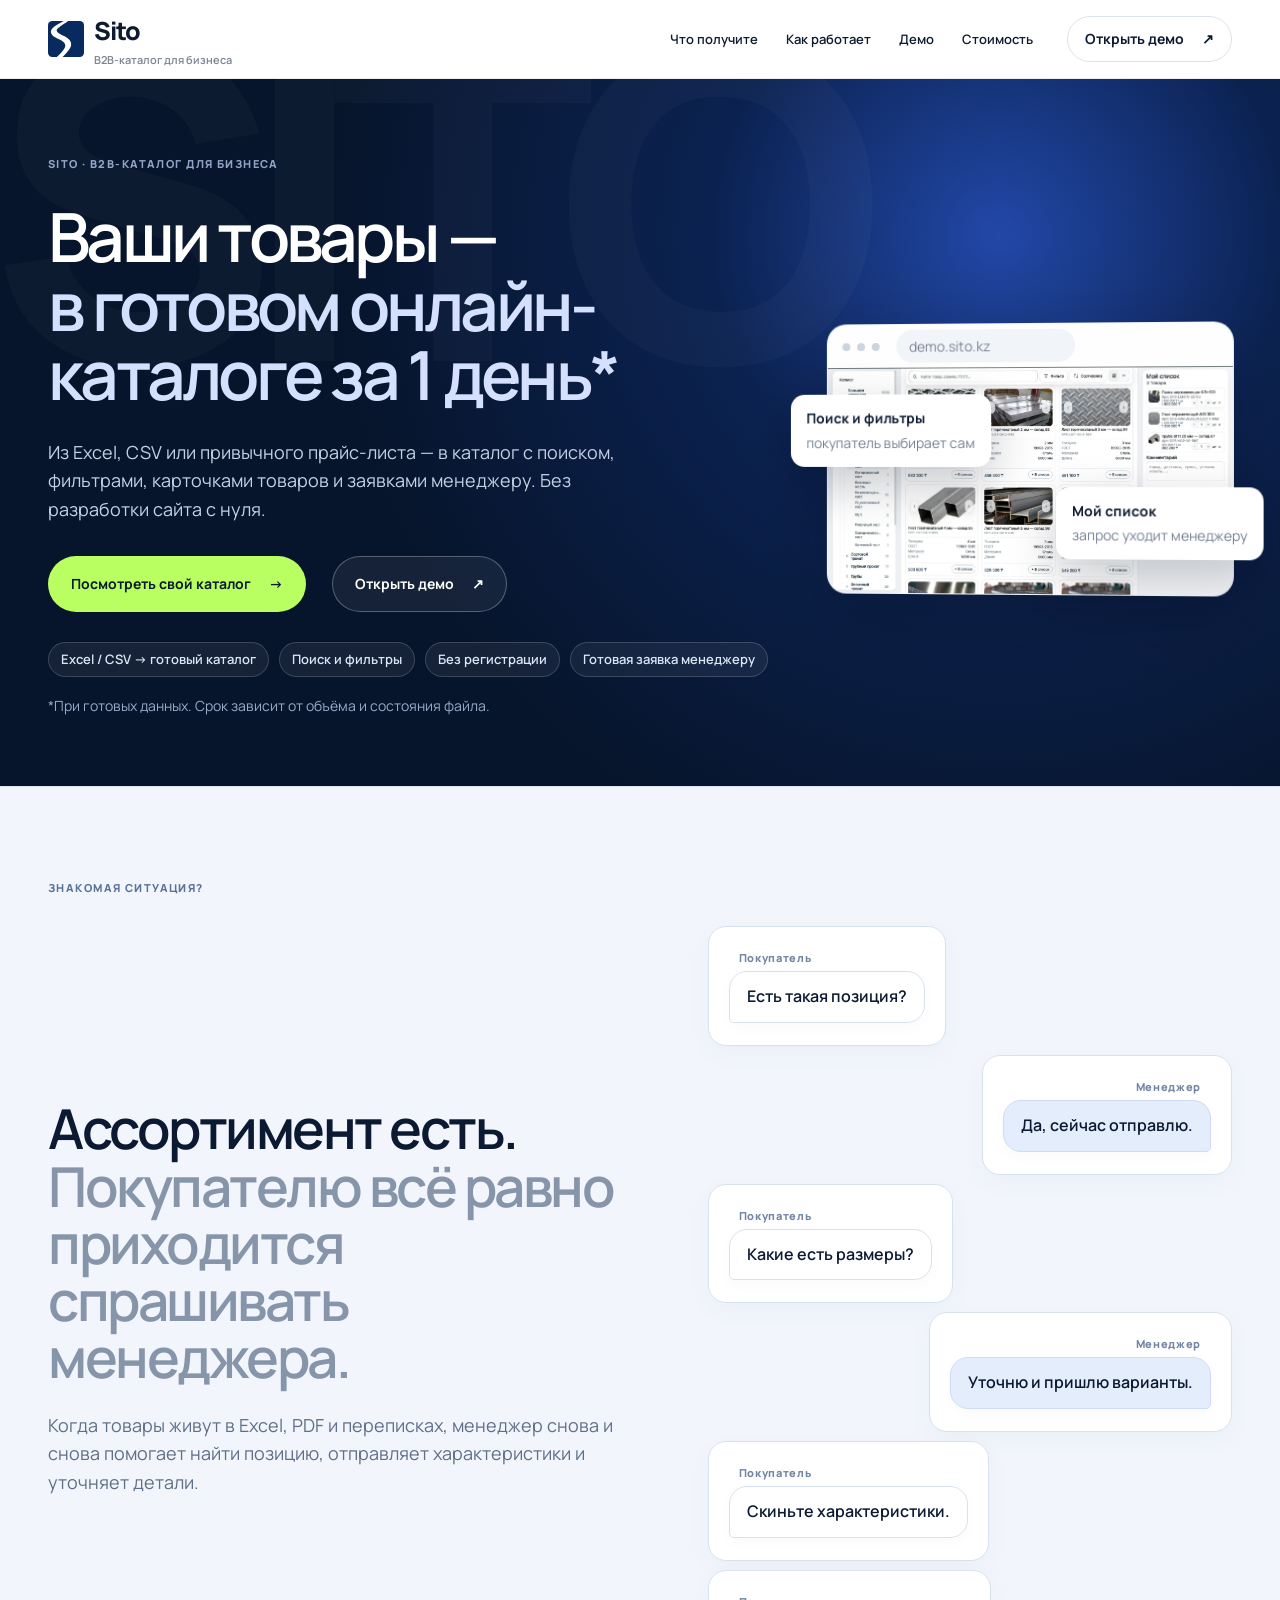
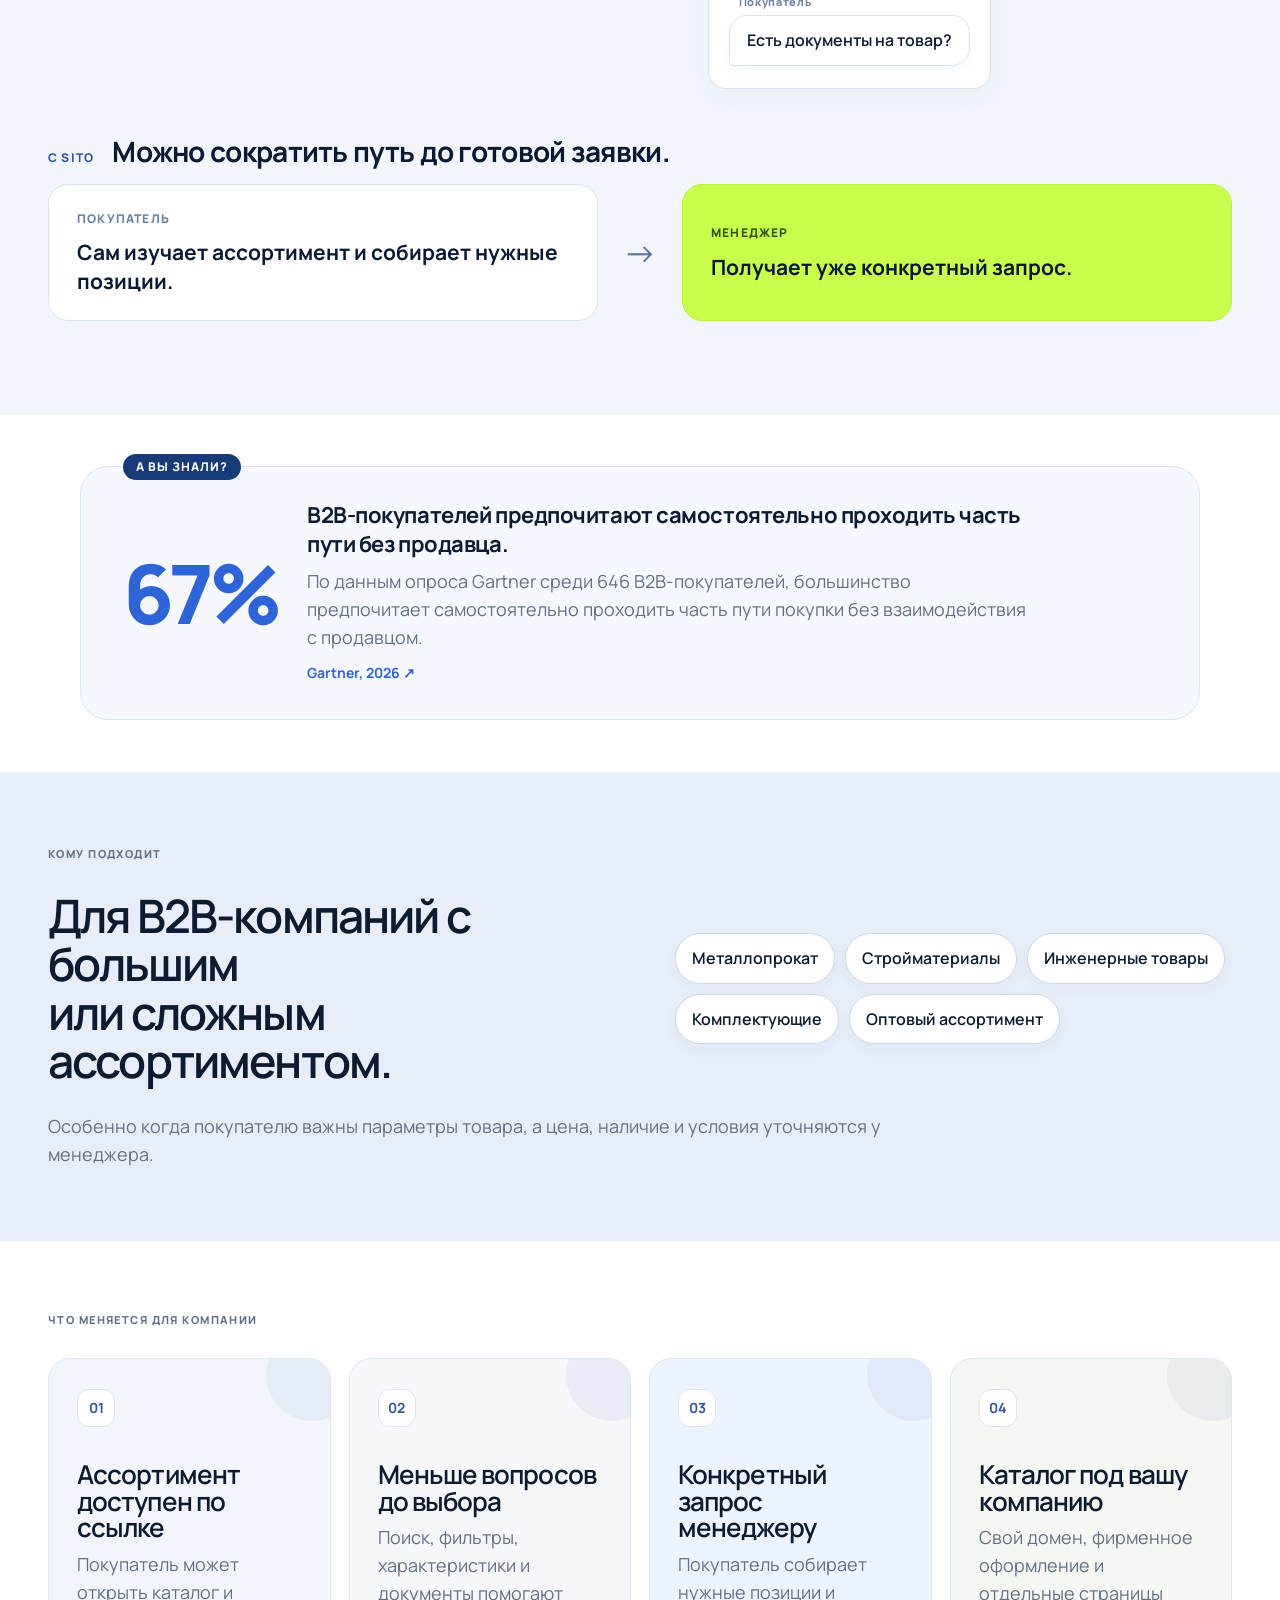
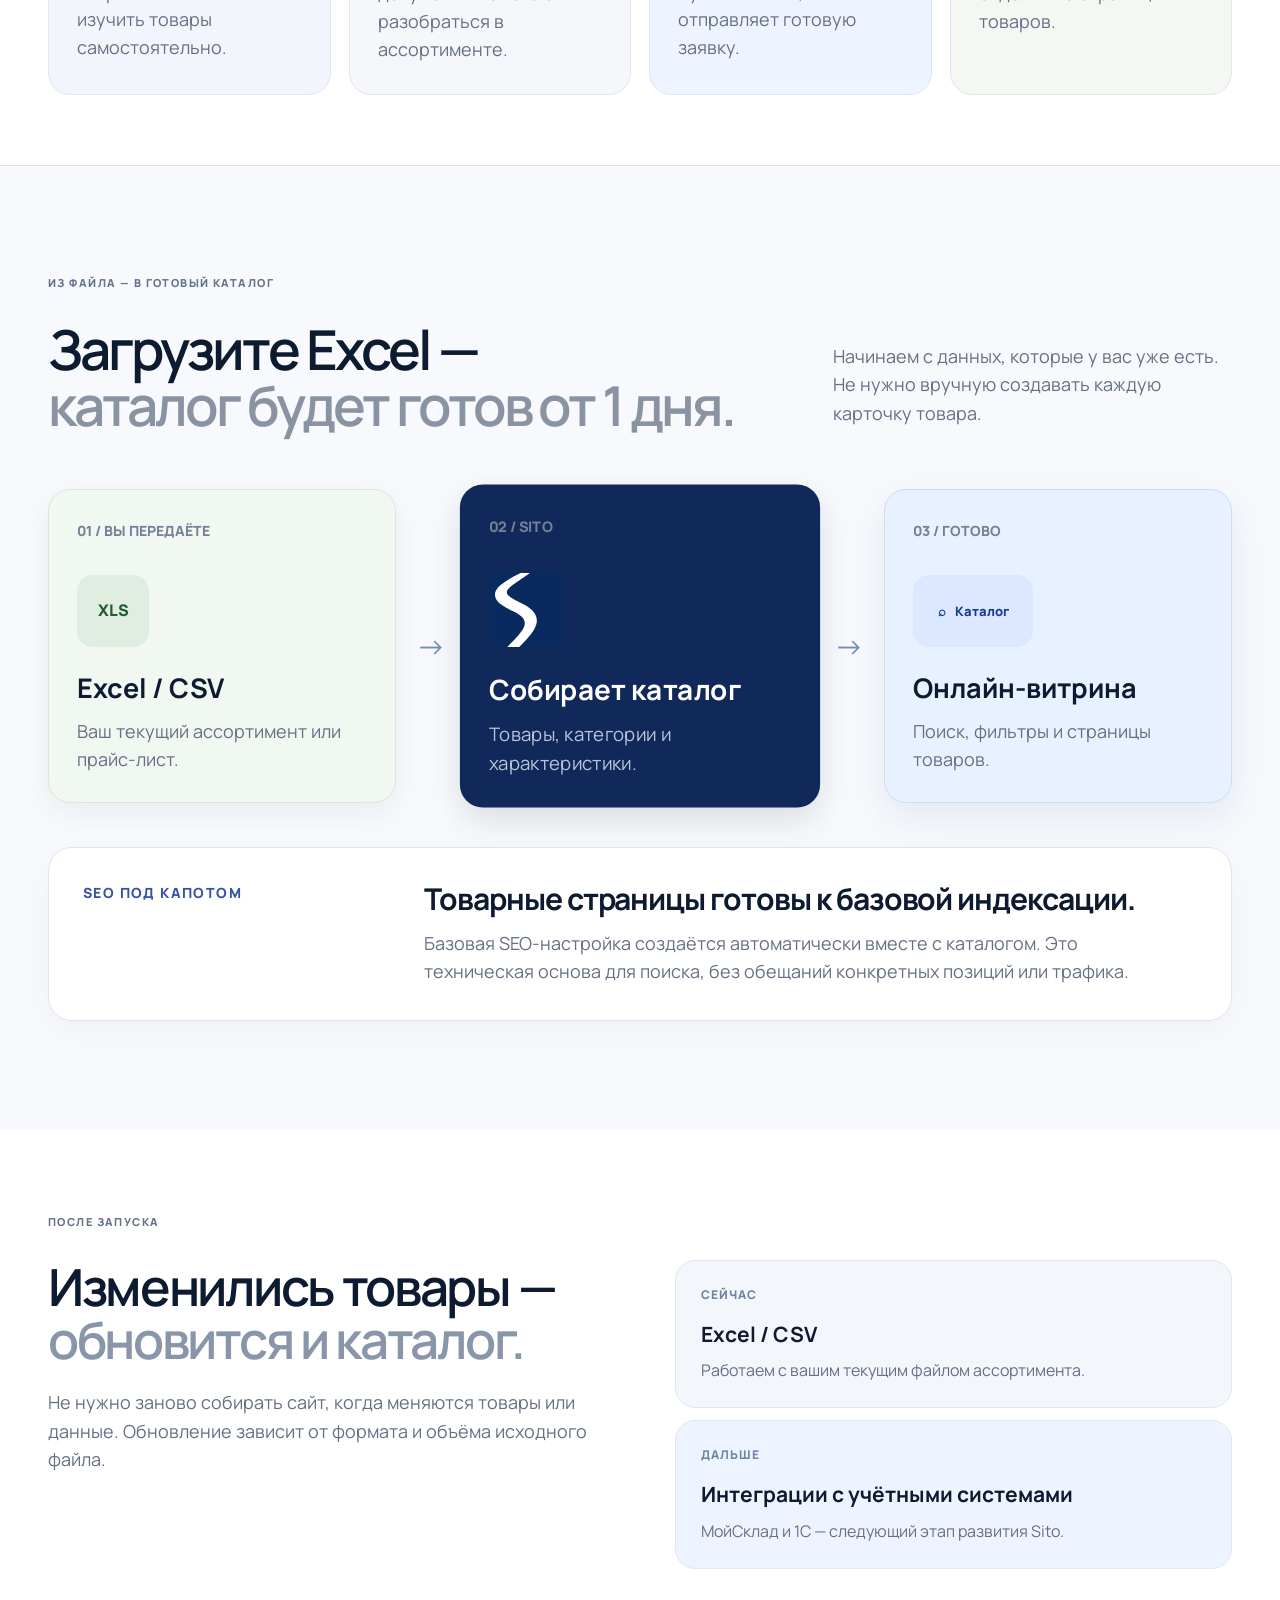
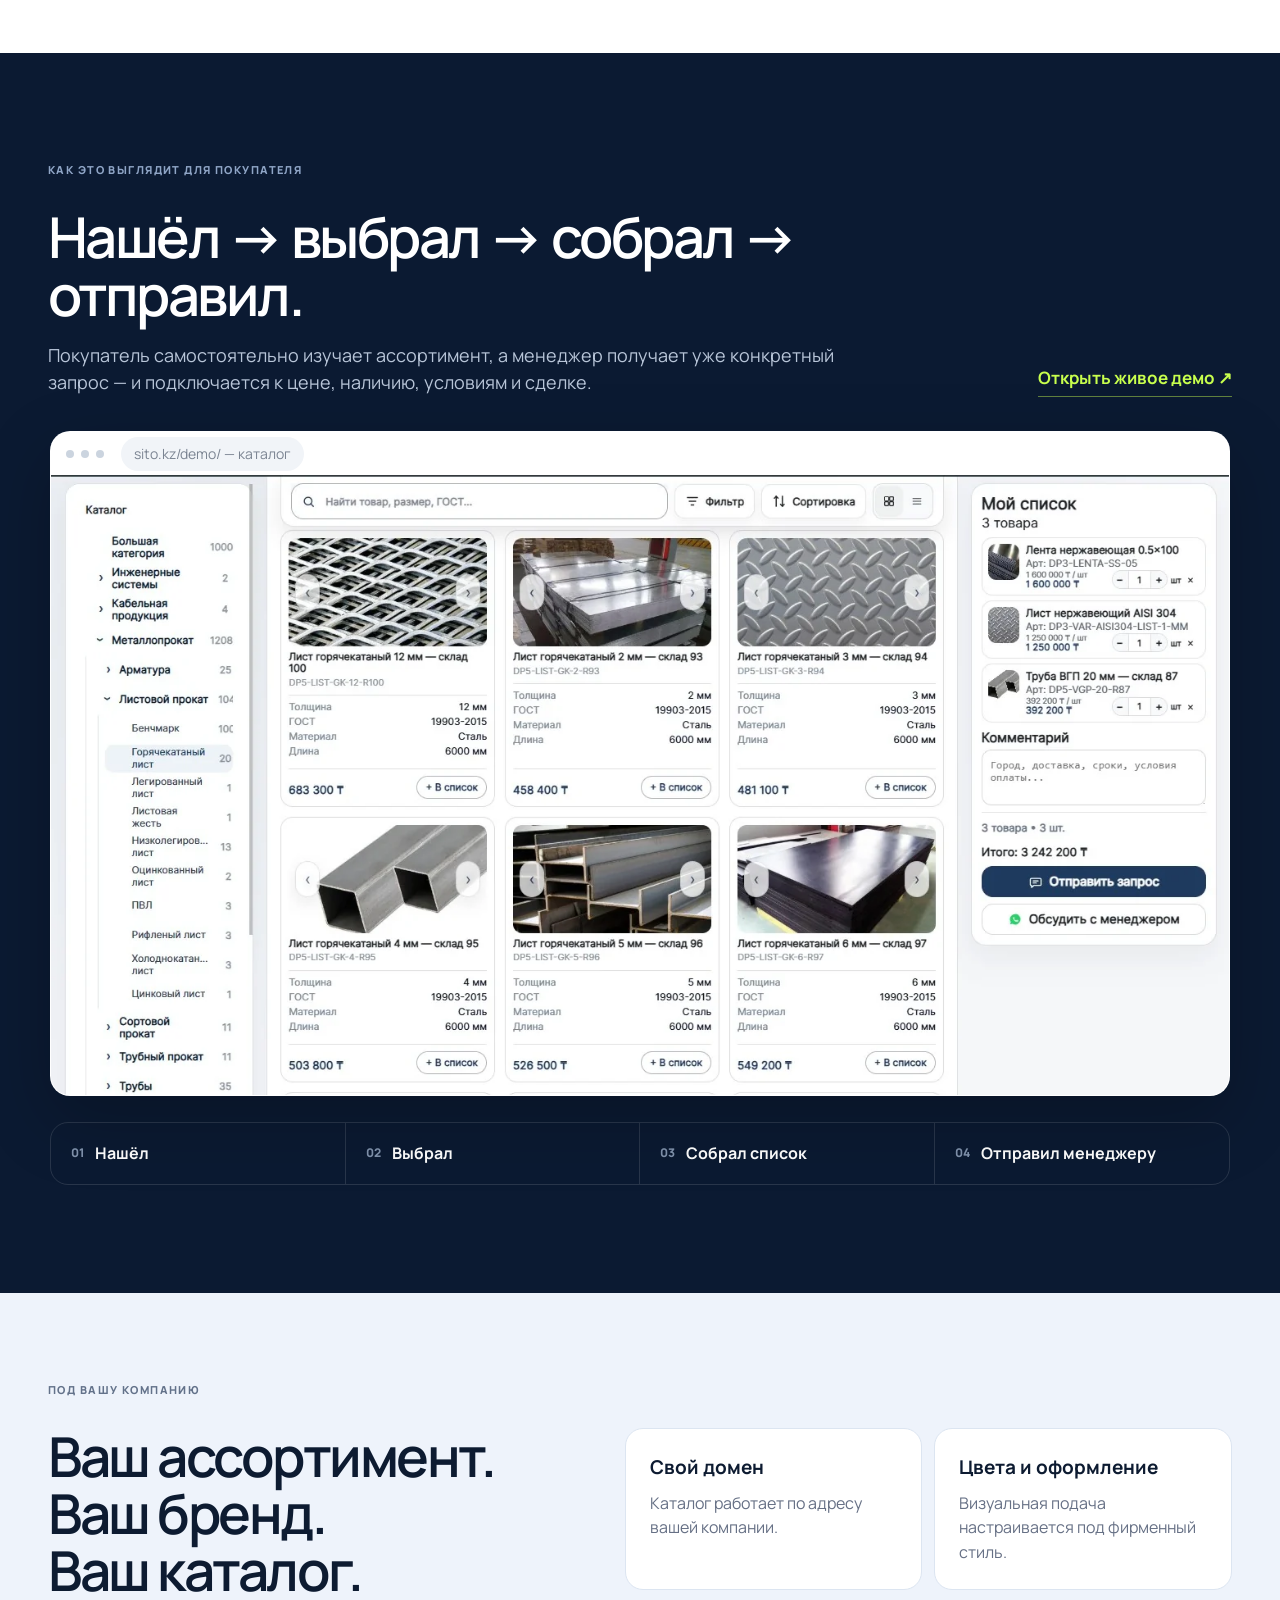
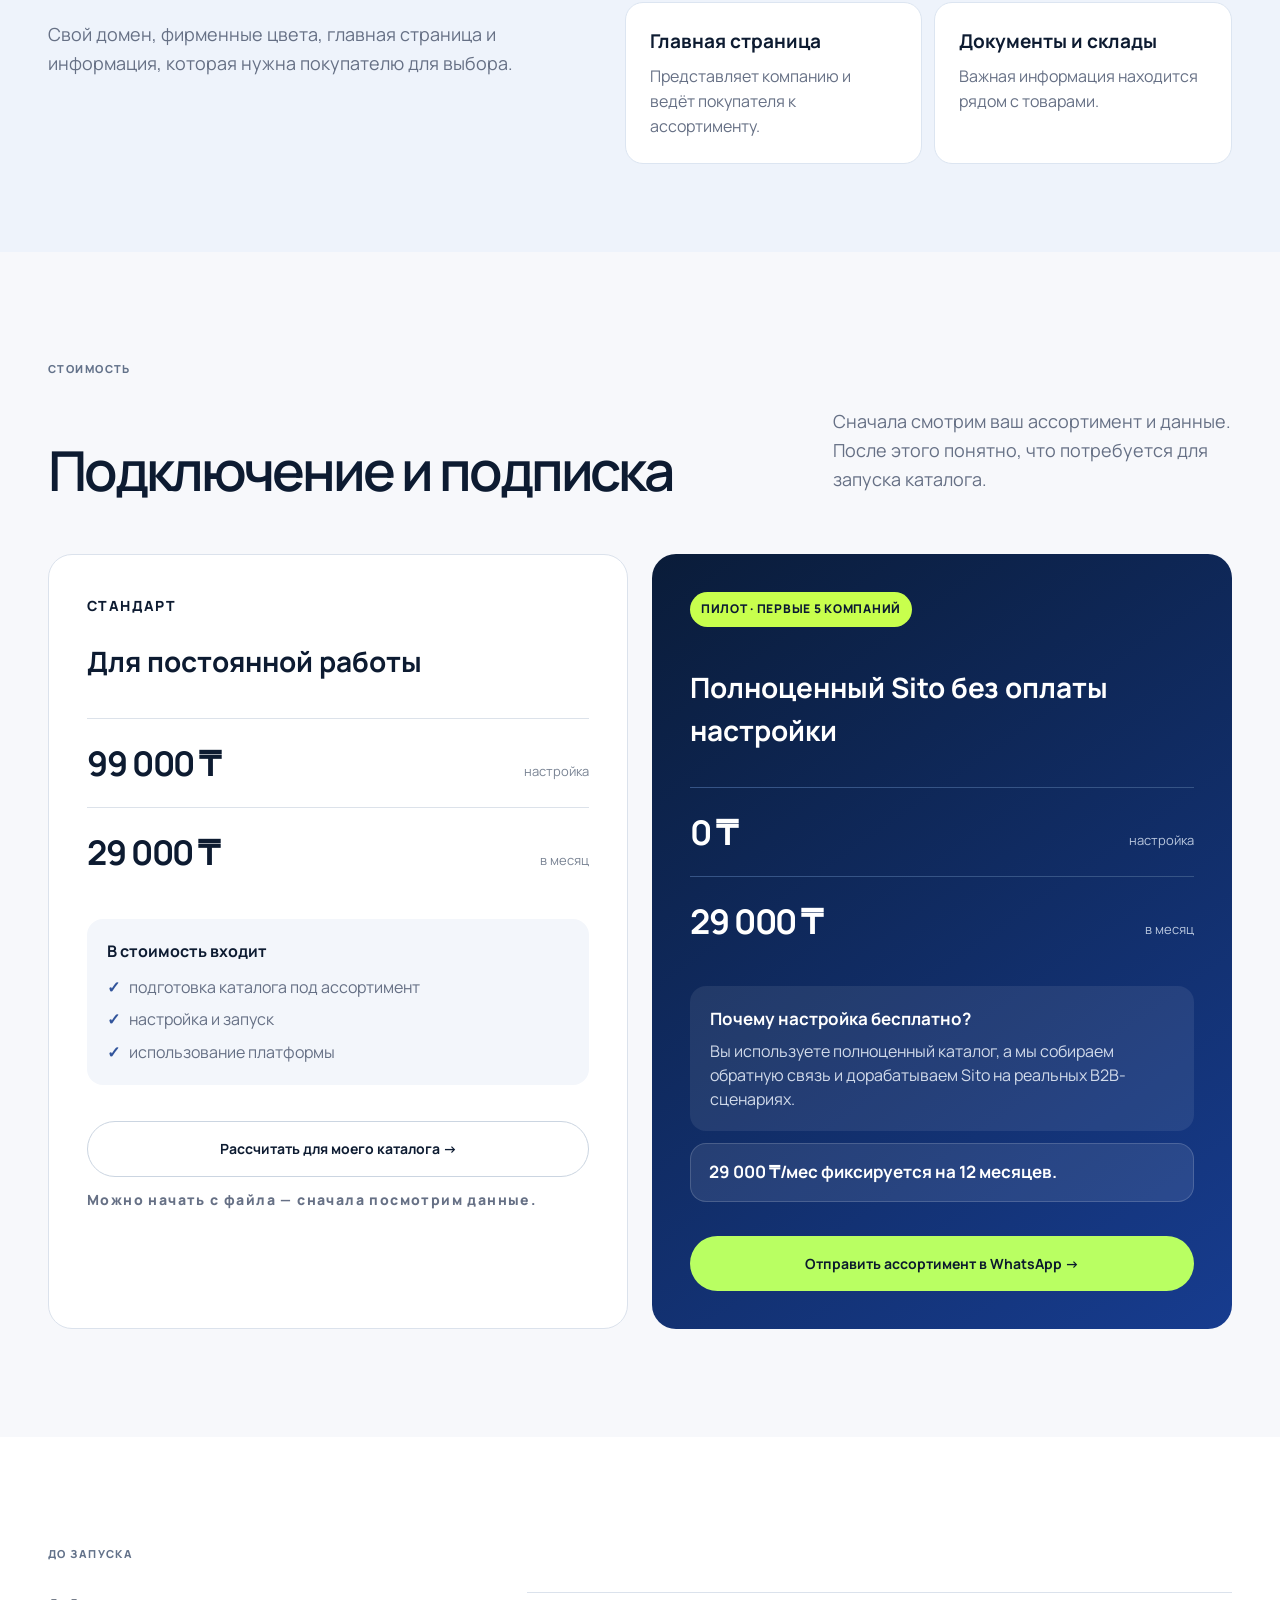
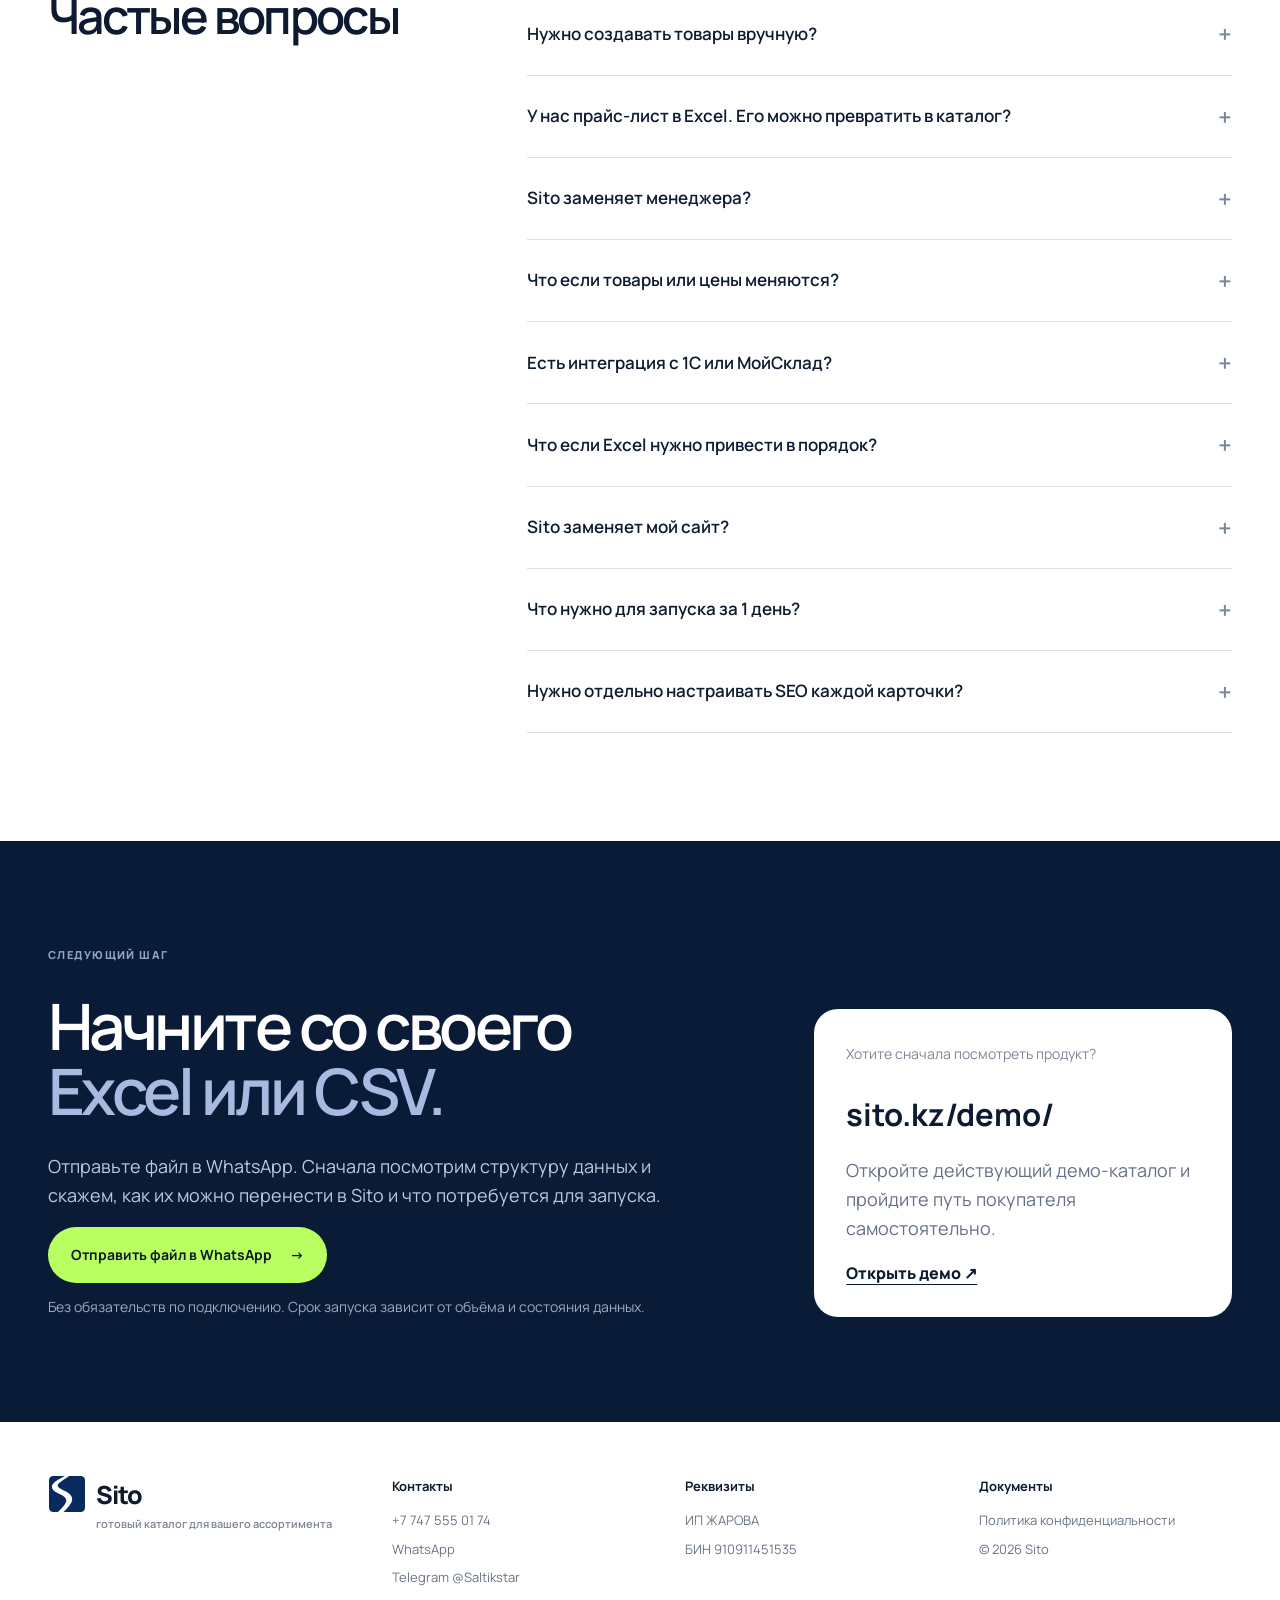
==== commit 798edcf0: "Add price-list language to Sito landing" ====
--- a/index.html
+++ b/index.html
@@ -56,7 +56,7 @@
 <div class="eyebrow">Sito · B2B-каталог для бизнеса</div>
 <div class="hero-grid"><div class="hero-copy">
 <h1>Ваши товары —<br><span>в готовом онлайн-каталоге за 1 день*</span></h1>
-<p class="hero-lead">Из Excel или CSV — в каталог с поиском, фильтрами, карточками товаров и заявками менеджеру. Без разработки сайта с нуля.</p>
+<p class="hero-lead">Из Excel, CSV или привычного прайс-листа — в каталог с поиском, фильтрами, карточками товаров и заявками менеджеру. Без разработки сайта с нуля.</p>
 <div class="hero-actions"><a class="btn btn-accent wa" data-message="Здравствуйте! Хочу посмотреть, как будет выглядеть каталог Sito с моими товарами. Подскажите, что нужно отправить?" href="#">Посмотреть свой каталог <span>→</span></a><a class="btn btn-ghost" href="https://sito.kz/demo/" target="_blank" rel="noopener">Открыть демо <span>↗</span></a></div>
 <div class="hero-tags"><span>Excel / CSV → готовый каталог</span><span>Поиск и фильтры</span><span>Без регистрации</span><span>Готовая заявка менеджеру</span></div>
 <p class="fine">*При готовых данных. Срок зависит от объёма и состояния файла.</p>
@@ -105,7 +105,7 @@
 <section class="section company company-v3" id="how"><div class="shell">
 <div class="section-index">Из файла — в готовый каталог</div>
 <div class="title-row"><h2>Загрузите Excel —<br><span>каталог будет готов от 1 дня.</span></h2><p>Начинаем с данных, которые у вас уже есть. Не нужно вручную создавать каждую карточку товара.</p></div>
-<div class="import-cards"><article><small>01 / ВЫ ПЕРЕДАЁТЕ</small><div class="file-icon">XLS</div><h3>Excel / CSV</h3><p>Ваш текущий ассортимент.</p></article><div class="arrow">→</div><article class="accent-card"><small>02 / SITO</small><img src="assets/sito-logo-icon.svg" alt="Sito"><h3>Собирает каталог</h3><p>Товары, категории и характеристики.</p></article><div class="arrow">→</div><article><small>03 / ГОТОВО</small><div class="mini-window">⌕ &nbsp; Каталог</div><h3>Онлайн-витрина</h3><p>Поиск, фильтры и страницы товаров.</p></article></div>
+<div class="import-cards"><article><small>01 / ВЫ ПЕРЕДАЁТЕ</small><div class="file-icon">XLS</div><h3>Excel / CSV</h3><p>Ваш текущий ассортимент или прайс-лист.</p></article><div class="arrow">→</div><article class="accent-card"><small>02 / SITO</small><img src="assets/sito-logo-icon.svg" alt="Sito"><h3>Собирает каталог</h3><p>Товары, категории и характеристики.</p></article><div class="arrow">→</div><article><small>03 / ГОТОВО</small><div class="mini-window">⌕ &nbsp; Каталог</div><h3>Онлайн-витрина</h3><p>Поиск, фильтры и страницы товаров.</p></article></div>
 <div class="seo-underhood"><div class="seo-kicker">SEO ПОД КАПОТОМ</div><div><h3>Товарные страницы готовы к базовой индексации.</h3><p>Базовая SEO-настройка создаётся автоматически вместе с каталогом. Это техническая основа для поиска, без обещаний конкретных позиций или трафика.</p></div></div>
 </div></section>
 
@@ -136,7 +136,7 @@
 <article class="pilot"><div class="pilot-badge">ПИЛОТ · ПЕРВЫЕ 5 КОМПАНИЙ</div><h3>Полноценный Sito без оплаты настройки</h3><div class="price"><b>0 ₸</b><span>настройка</span></div><div class="price"><b>29 000 ₸</b><span>в месяц</span></div><div class="pilot-reason"><b>Почему настройка бесплатно?</b><p>Вы используете полноценный каталог, а мы собираем обратную связь и дорабатываем Sito на реальных B2B-сценариях.</p></div><div class="pilot-fixed"><b>29 000 ₸/мес фиксируется на 12 месяцев.</b></div><a class="btn btn-accent wa" data-message="Здравствуйте! Хочу участвовать в пилоте Sito. Могу отправить Excel или CSV с ассортиментом для предварительной оценки." href="#">Отправить ассортимент в WhatsApp →</a></article>
 </div></div></section>
 
-<section class="section faq"><div class="shell"><div class="section-index">До запуска</div><div class="faq-grid"><h2>Частые вопросы</h2><div class="accordions"><details><summary>Нужно создавать товары вручную?<span>+</span></summary><p>Нет, если ассортимент есть в Excel или CSV. Данные загружаются из существующего файла.</p></details><details><summary>Sito заменяет менеджера?<span>+</span></summary><p>Нет. Покупатель самостоятельно проходит предварительный выбор, а менеджер подключается к консультации, наличию, цене, условиям и сделке.</p></details><details><summary>Что если товары или цены меняются?<span>+</span></summary><p>Каталог можно обновлять при изменении ассортимента. Условия обновления зависят от формата и объёма ваших данных.</p></details><details><summary>Есть интеграция с 1С или МойСклад?<span>+</span></summary><p>Пока каталог работает с импортом данных из Excel или CSV. Интеграции с МойСклад и 1С — следующий этап развития Sito.</p></details><details><summary>Что если Excel нужно привести в порядок?<span>+</span></summary><p>Сначала смотрим структуру файла и оцениваем, какие данные можно использовать для каталога. Срок запуска зависит от состояния исходных данных.</p></details><details><summary>Sito заменяет мой сайт?<span>+</span></summary><p>Нет. Sito можно использовать как отдельный каталог для ассортимента и отправлять покупателям прямую ссылку.</p></details><details><summary>Что нужно для запуска за 1 день?<span>+</span></summary><p>Готовый Excel или CSV с товарными данными. Фактический срок зависит от объёма и состояния файла.</p></details><details><summary>Нужно отдельно настраивать SEO каждой карточки?<span>+</span></summary><p>Базовая SEO-настройка товарных страниц создаётся автоматически по умолчанию. Это техническая основа для индексации, а не обещание конкретных позиций или трафика из поиска.</p></details></div></div></div></section>
+<section class="section faq"><div class="shell"><div class="section-index">До запуска</div><div class="faq-grid"><h2>Частые вопросы</h2><div class="accordions"><details><summary>Нужно создавать товары вручную?<span>+</span></summary><p>Нет, если ассортимент есть в Excel или CSV. Данные загружаются из существующего файла.</p></details><details><summary>У нас прайс-лист в Excel. Его можно превратить в каталог?<span>+</span></summary><p>Да. Сначала смотрим структуру прайс-листа и определяем, какие данные можно перенести в каталог: товары, категории, характеристики и другие поля.</p></details><details><summary>Sito заменяет менеджера?<span>+</span></summary><p>Нет. Покупатель самостоятельно проходит предварительный выбор, а менеджер подключается к консультации, наличию, цене, условиям и сделке.</p></details><details><summary>Что если товары или цены меняются?<span>+</span></summary><p>Каталог можно обновлять при изменении ассортимента. Условия обновления зависят от формата и объёма ваших данных.</p></details><details><summary>Есть интеграция с 1С или МойСклад?<span>+</span></summary><p>Пока каталог работает с импортом данных из Excel или CSV. Интеграции с МойСклад и 1С — следующий этап развития Sito.</p></details><details><summary>Что если Excel нужно привести в порядок?<span>+</span></summary><p>Сначала смотрим структуру файла и оцениваем, какие данные можно использовать для каталога. Срок запуска зависит от состояния исходных данных.</p></details><details><summary>Sito заменяет мой сайт?<span>+</span></summary><p>Нет. Sito можно использовать как отдельный каталог для ассортимента и отправлять покупателям прямую ссылку.</p></details><details><summary>Что нужно для запуска за 1 день?<span>+</span></summary><p>Готовый Excel или CSV с товарными данными. Фактический срок зависит от объёма и состояния файла.</p></details><details><summary>Нужно отдельно настраивать SEO каждой карточки?<span>+</span></summary><p>Базовая SEO-настройка товарных страниц создаётся автоматически по умолчанию. Это техническая основа для индексации, а не обещание конкретных позиций или трафика из поиска.</p></details></div></div></div></section>
 
 <section class="final" id="final"><div class="shell final-grid"><div><div class="section-index light">Следующий шаг</div><h2>Начните со своего<br><span>Excel или CSV.</span></h2><p>Отправьте файл в WhatsApp. Сначала посмотрим структуру данных и скажем, как их можно перенести в Sito и что потребуется для запуска.</p><a class="btn btn-accent wa" data-message="Здравствуйте! Хочу посмотреть Sito на своих товарах. Могу отправить Excel или CSV с ассортиментом для предварительной оценки." href="#">Отправить файл в WhatsApp <span>→</span></a><small class="final-note">Без обязательств по подключению. Срок запуска зависит от объёма и состояния данных.</small></div><div class="final-card"><span>Хотите сначала посмотреть продукт?</span><h3>sito.kz/demo/</h3><p>Откройте действующий демо-каталог и пройдите путь покупателя самостоятельно.</p><a href="https://sito.kz/demo/" target="_blank" rel="noopener">Открыть демо ↗</a></div></div></section>
 </main>
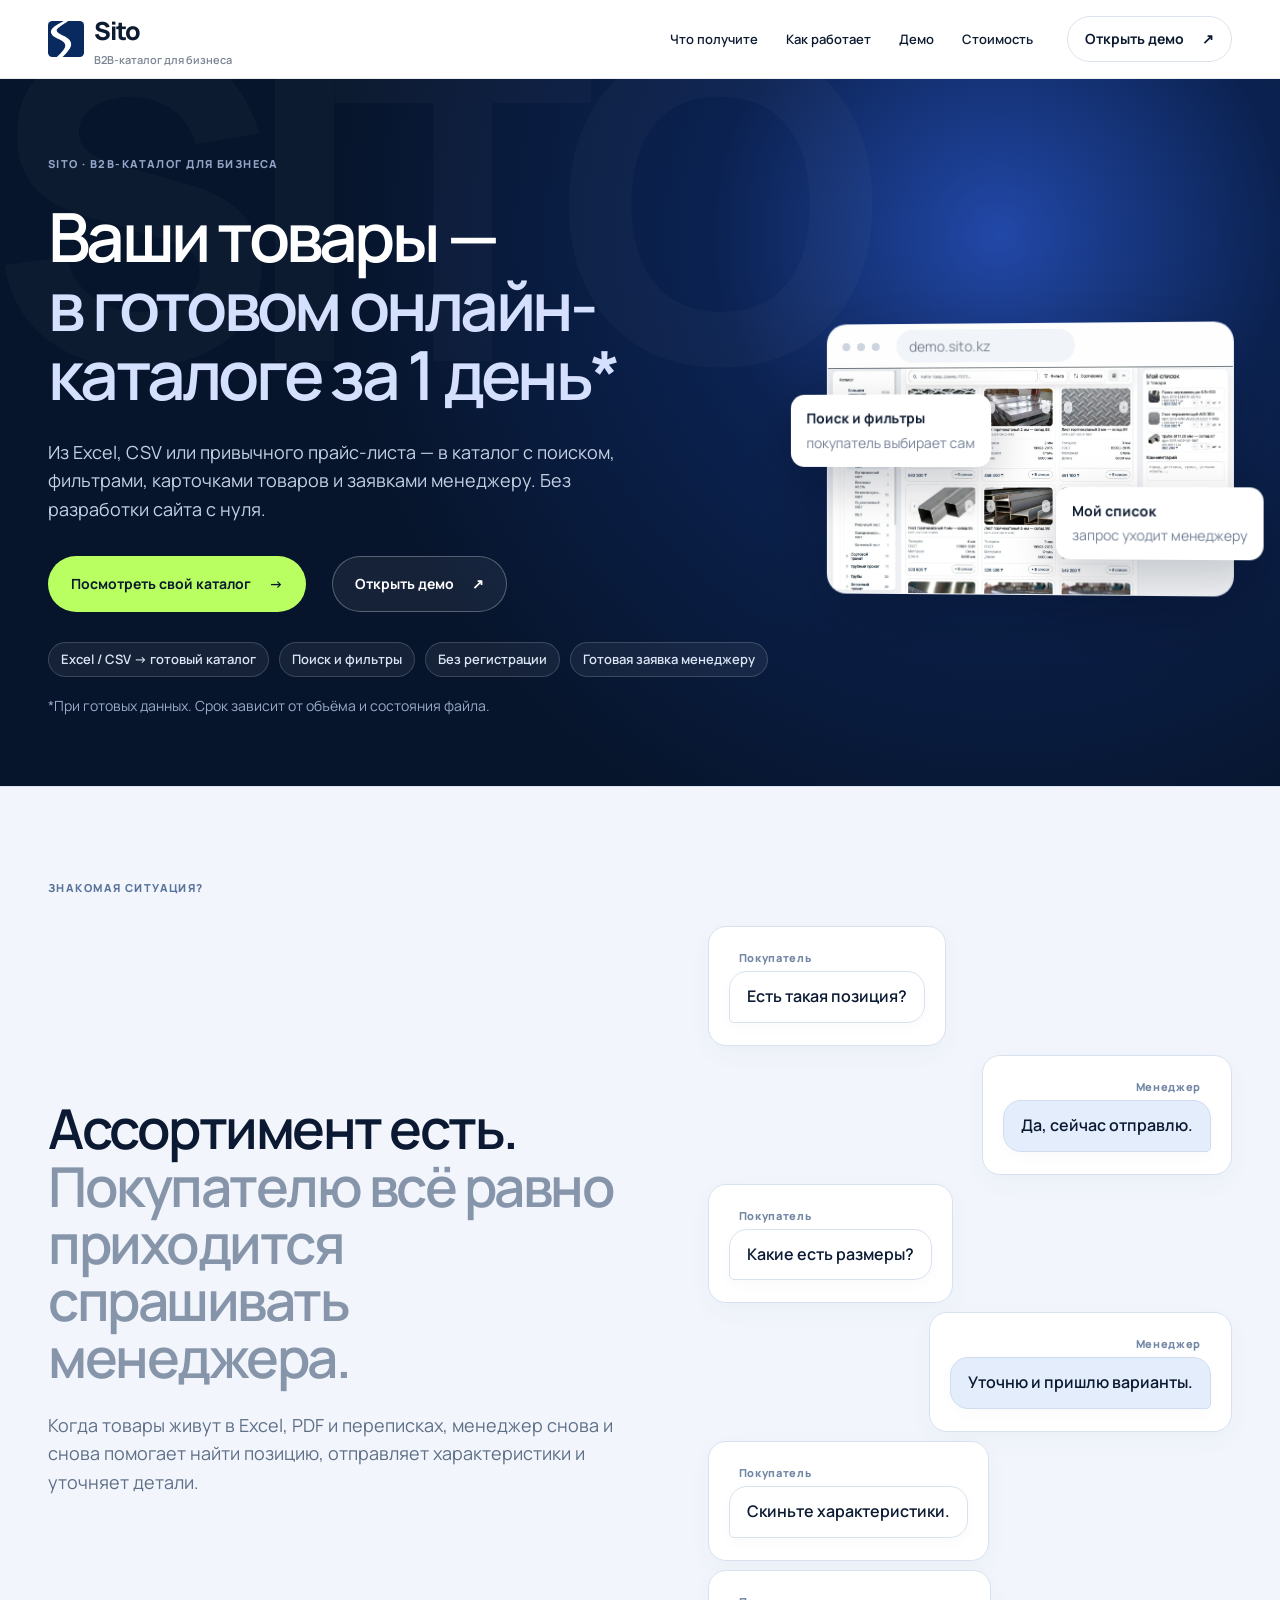
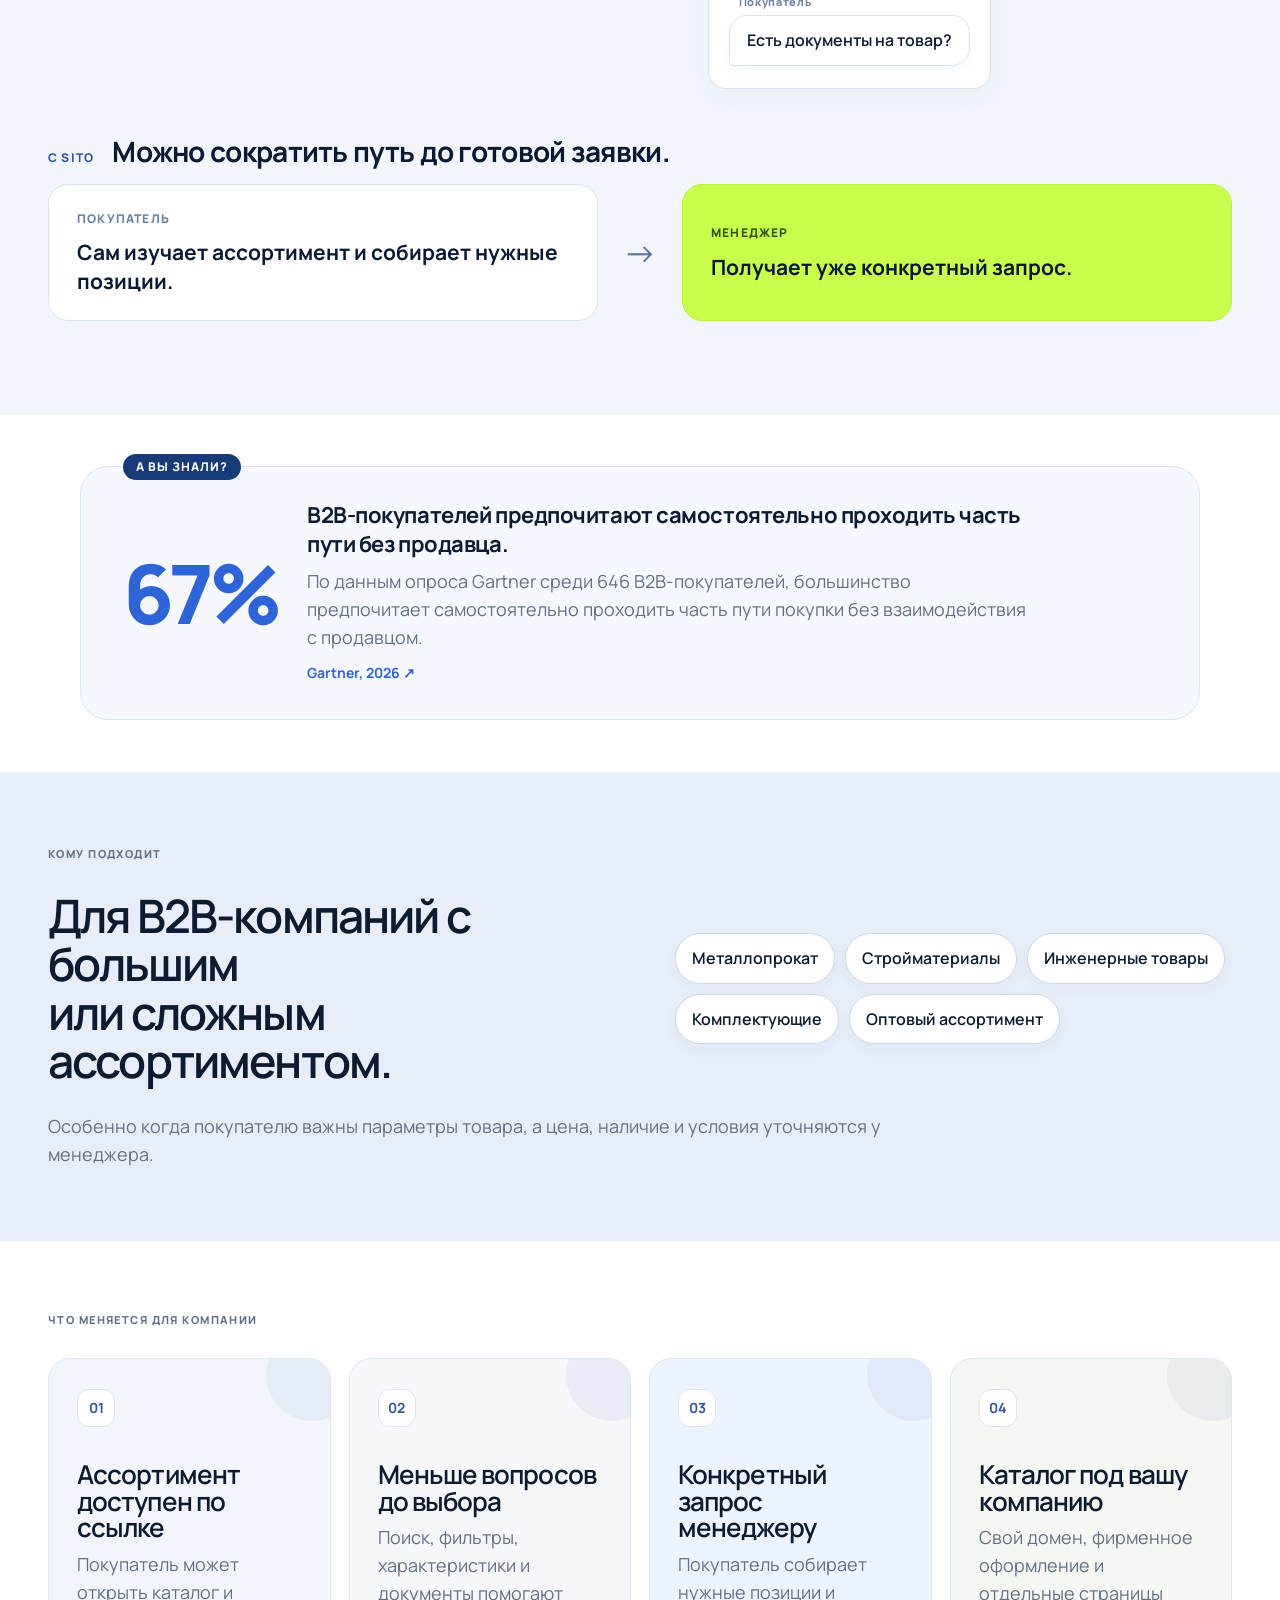
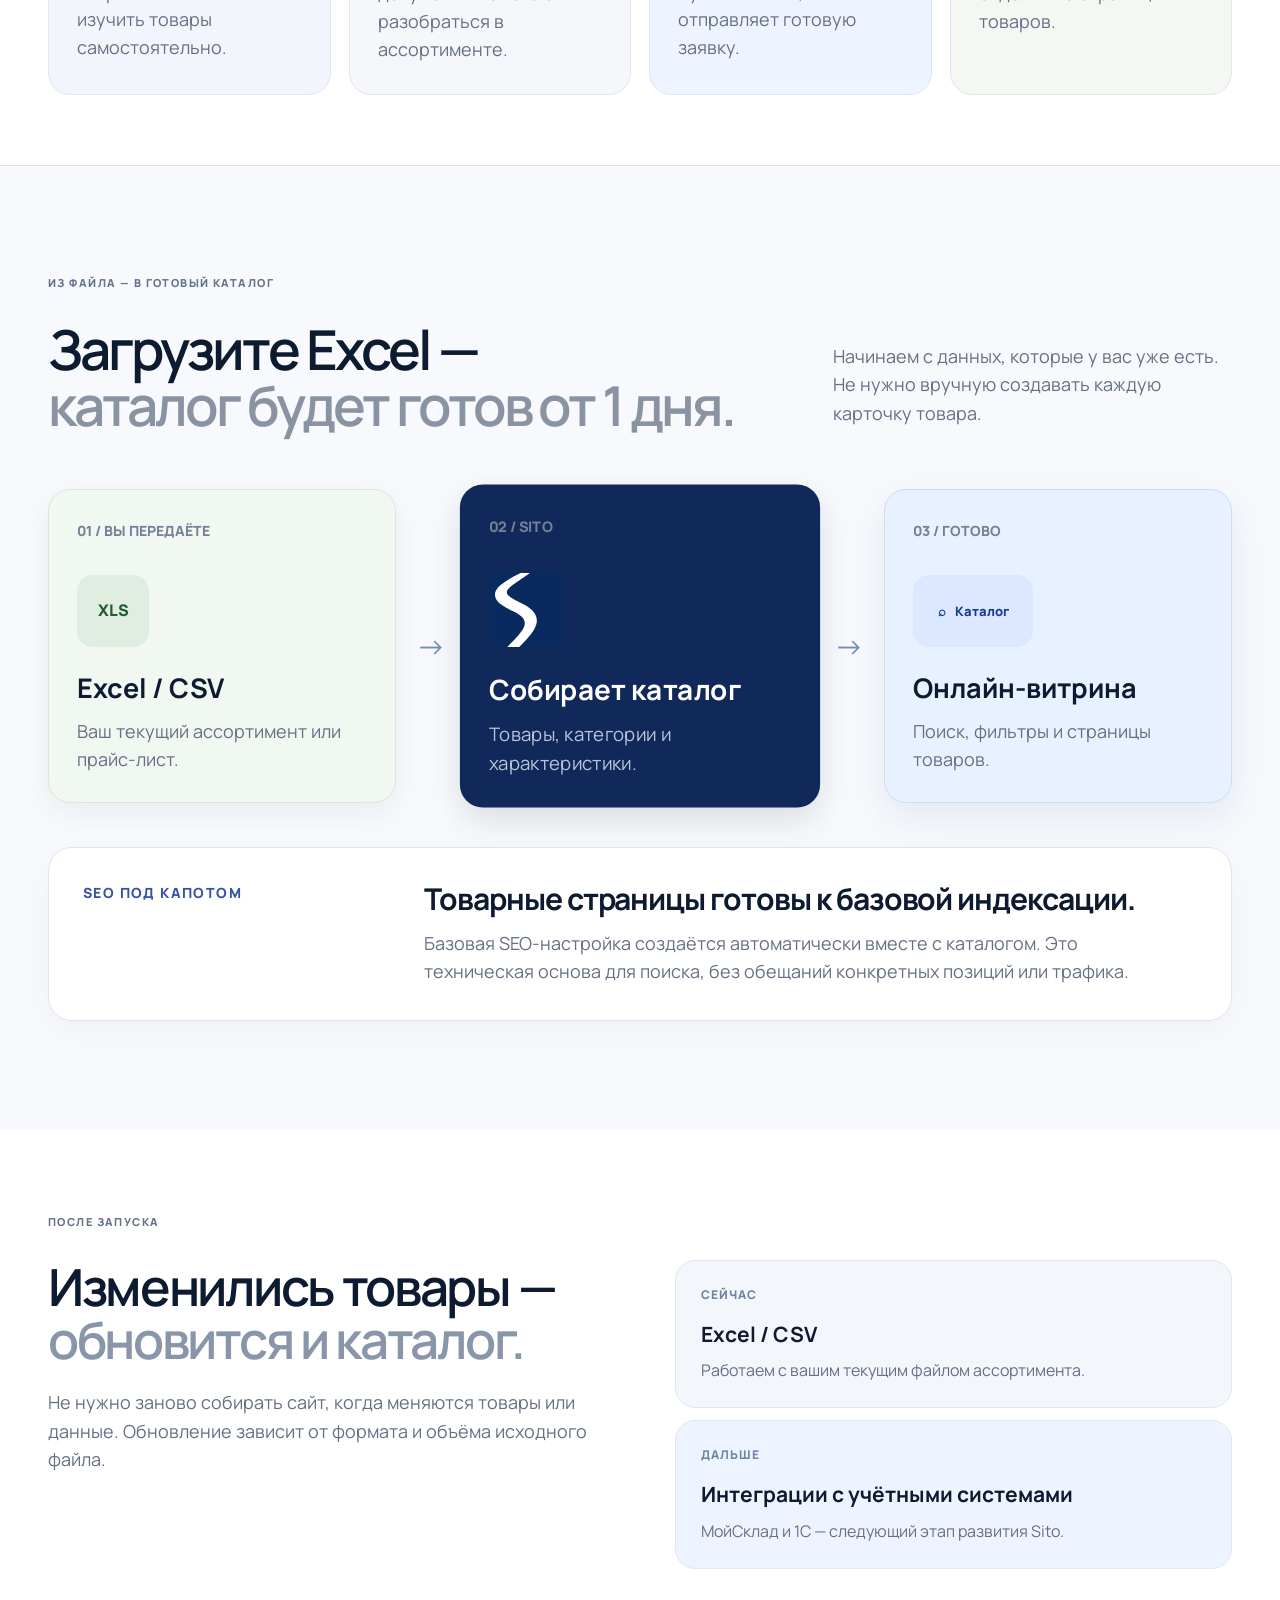
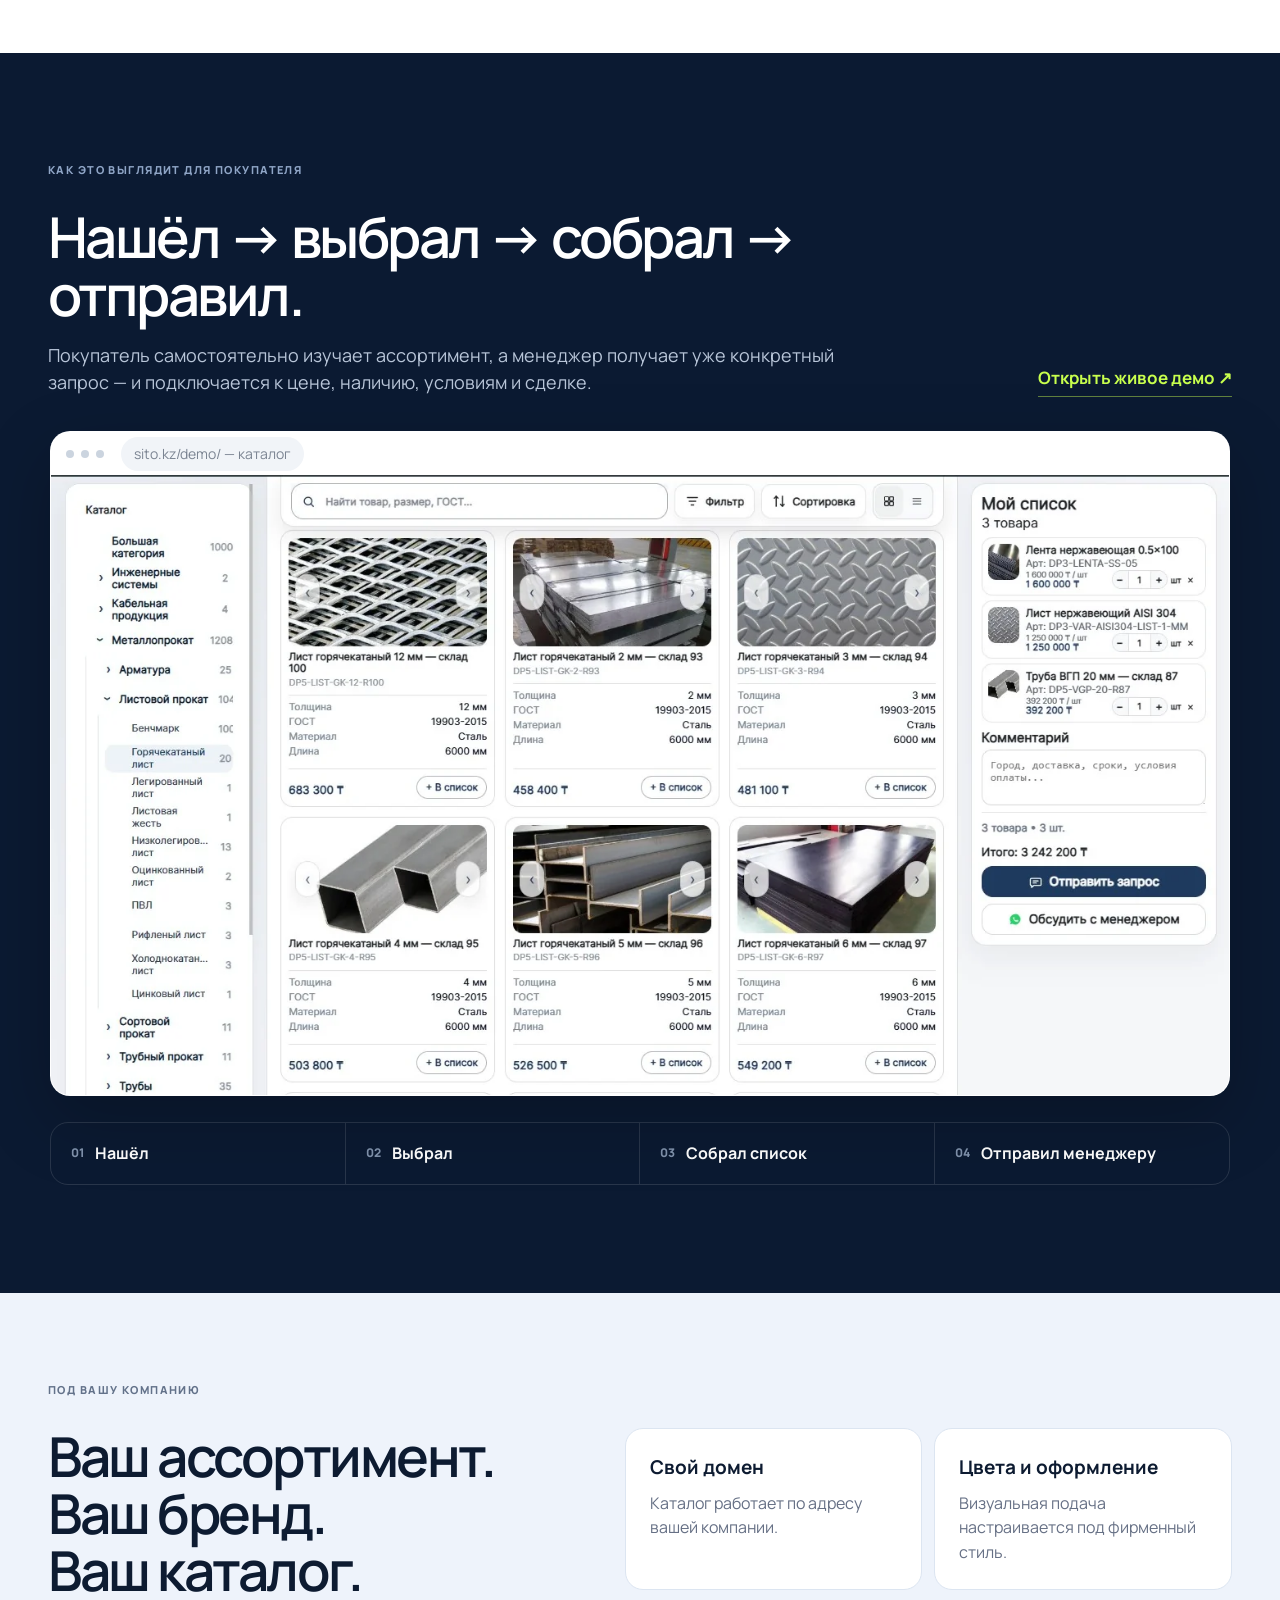
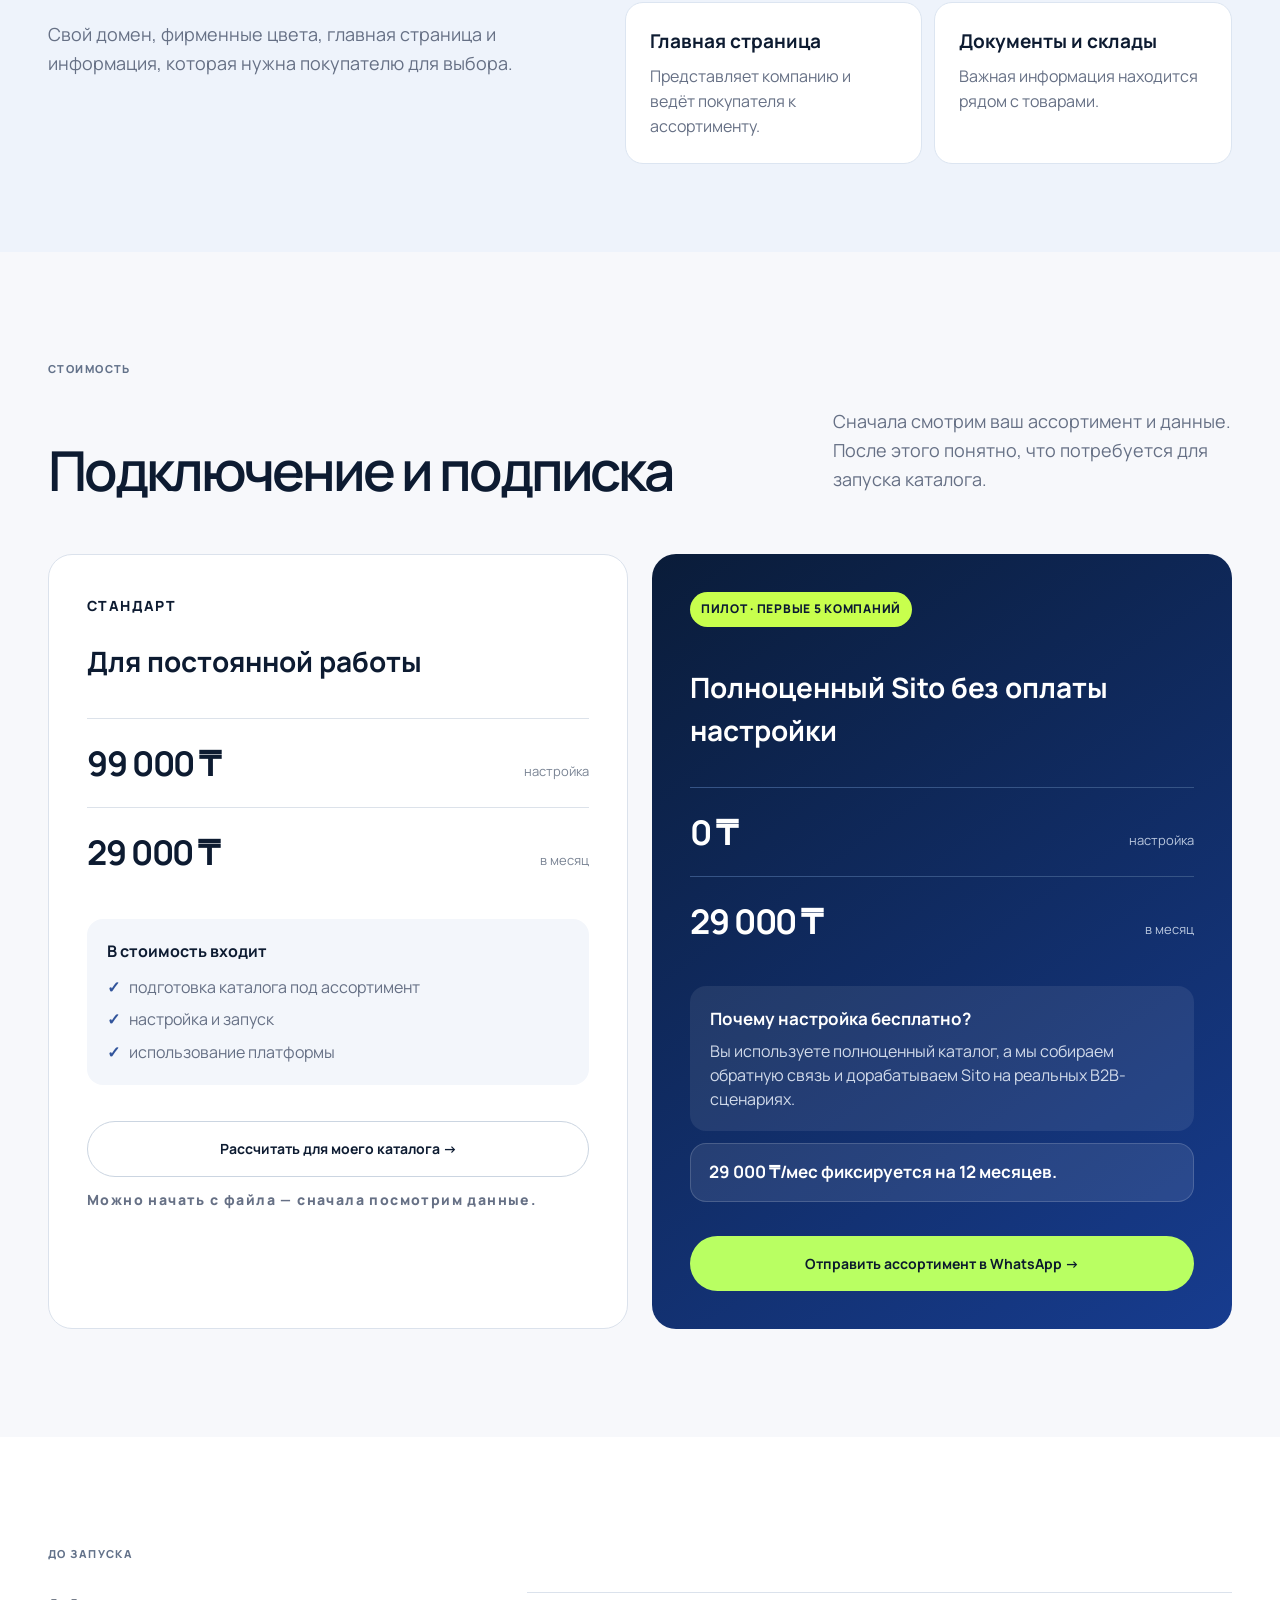
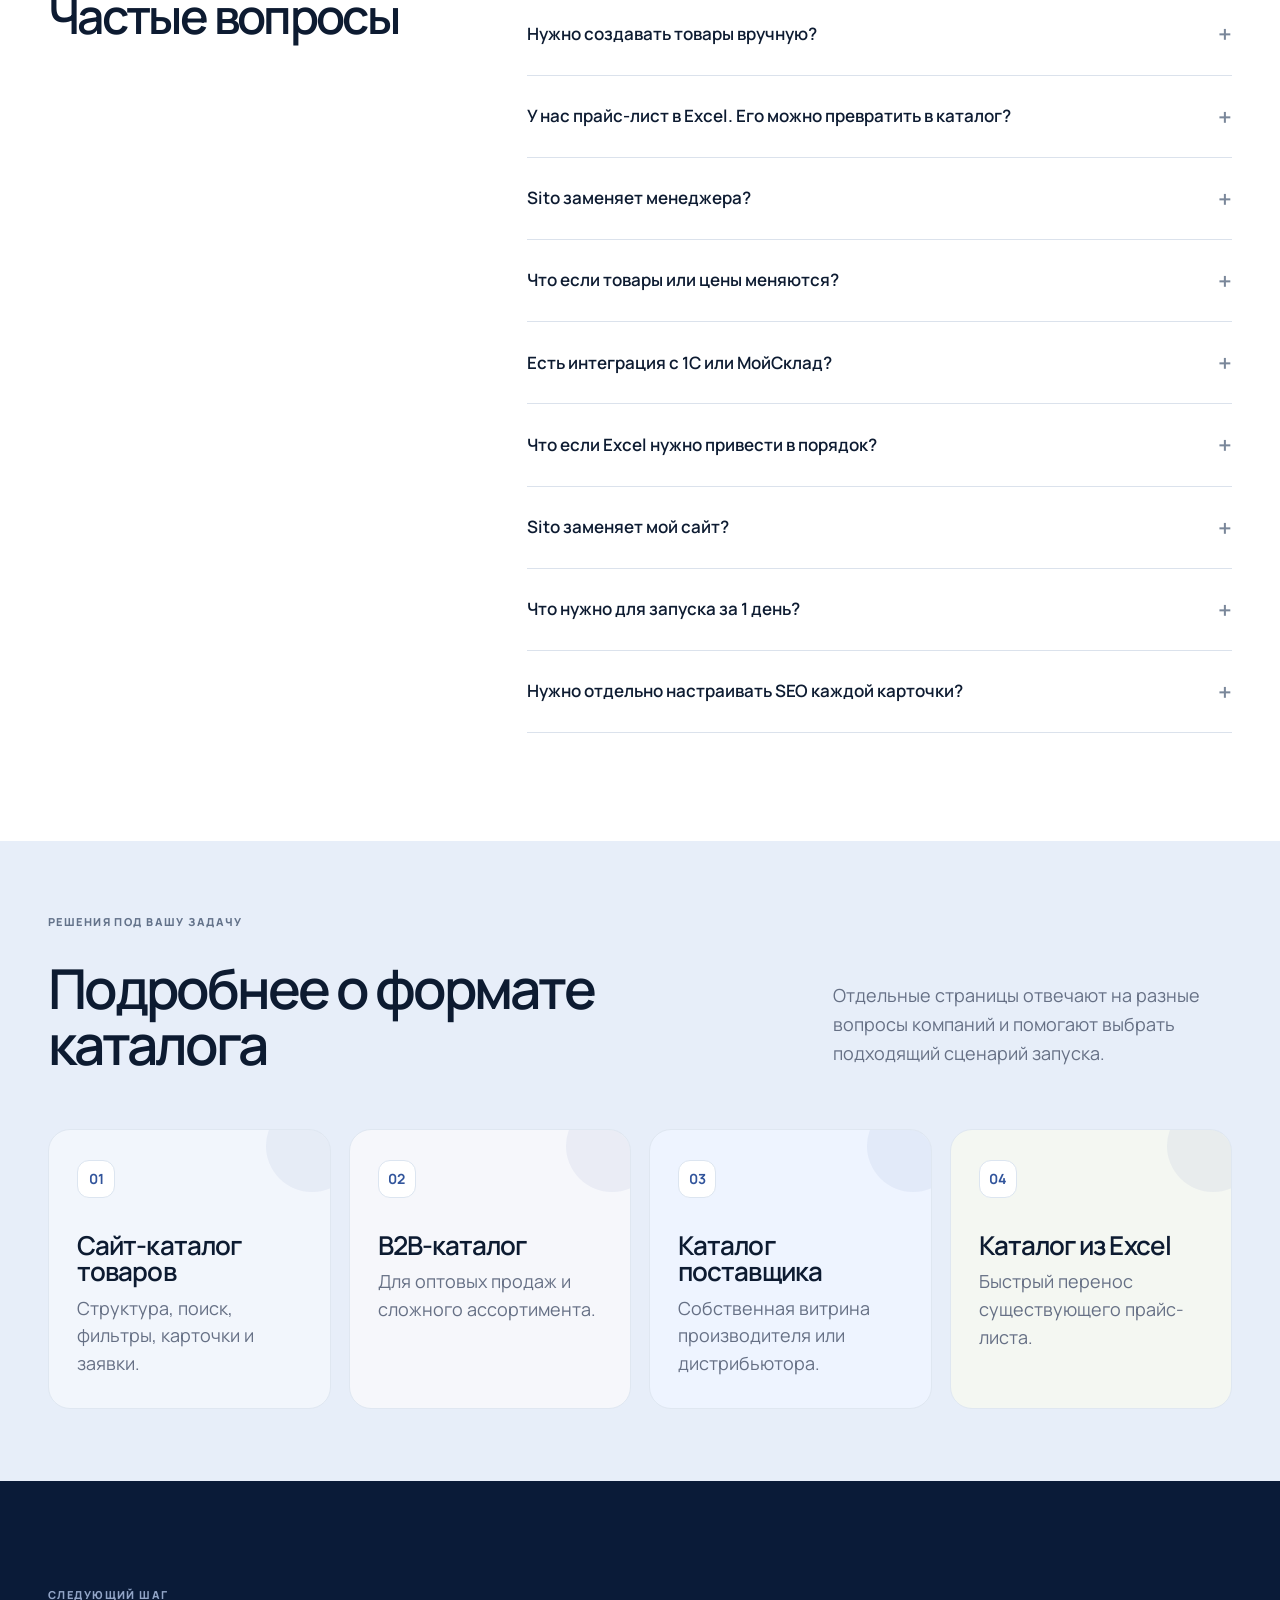
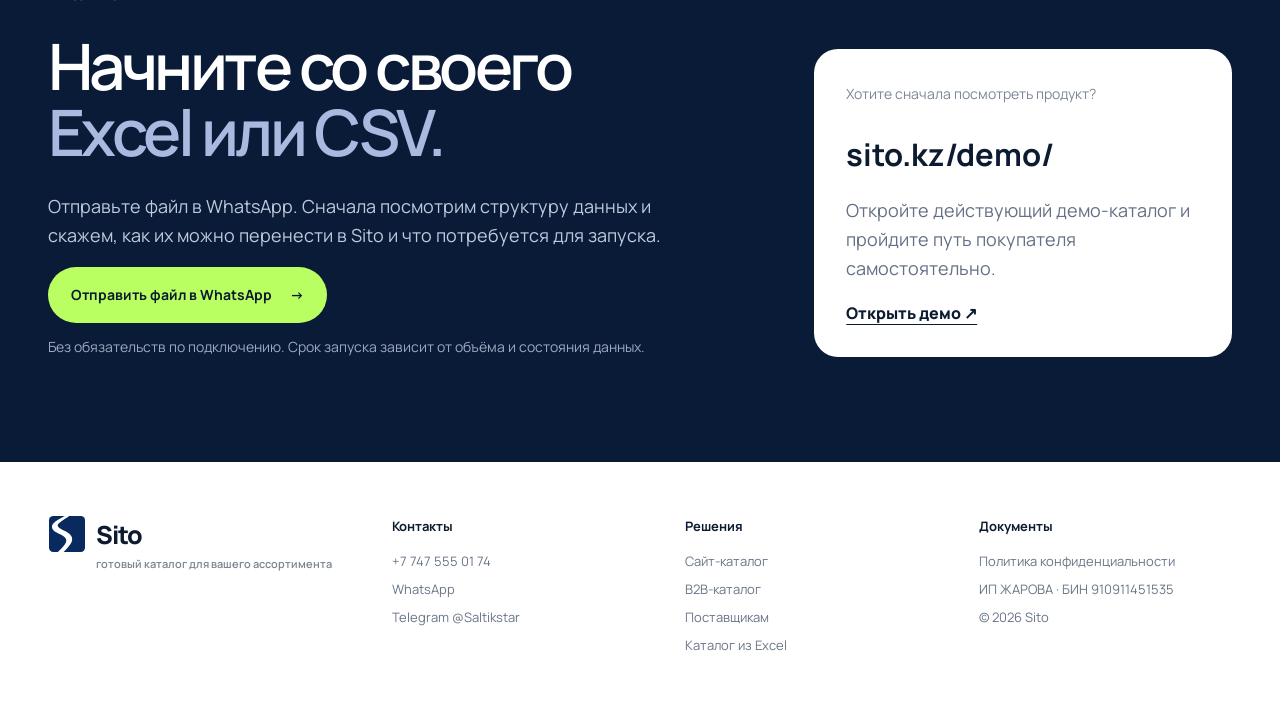
==== commit e438cbaf: "Добавить SEO-страницы под коммерческие запросы" ====
--- a/index.html
+++ b/index.html
@@ -138,7 +138,9 @@
 
 <section class="section faq"><div class="shell"><div class="section-index">До запуска</div><div class="faq-grid"><h2>Частые вопросы</h2><div class="accordions"><details><summary>Нужно создавать товары вручную?<span>+</span></summary><p>Нет, если ассортимент есть в Excel или CSV. Данные загружаются из существующего файла.</p></details><details><summary>У нас прайс-лист в Excel. Его можно превратить в каталог?<span>+</span></summary><p>Да. Сначала смотрим структуру прайс-листа и определяем, какие данные можно перенести в каталог: товары, категории, характеристики и другие поля.</p></details><details><summary>Sito заменяет менеджера?<span>+</span></summary><p>Нет. Покупатель самостоятельно проходит предварительный выбор, а менеджер подключается к консультации, наличию, цене, условиям и сделке.</p></details><details><summary>Что если товары или цены меняются?<span>+</span></summary><p>Каталог можно обновлять при изменении ассортимента. Условия обновления зависят от формата и объёма ваших данных.</p></details><details><summary>Есть интеграция с 1С или МойСклад?<span>+</span></summary><p>Пока каталог работает с импортом данных из Excel или CSV. Интеграции с МойСклад и 1С — следующий этап развития Sito.</p></details><details><summary>Что если Excel нужно привести в порядок?<span>+</span></summary><p>Сначала смотрим структуру файла и оцениваем, какие данные можно использовать для каталога. Срок запуска зависит от состояния исходных данных.</p></details><details><summary>Sito заменяет мой сайт?<span>+</span></summary><p>Нет. Sito можно использовать как отдельный каталог для ассортимента и отправлять покупателям прямую ссылку.</p></details><details><summary>Что нужно для запуска за 1 день?<span>+</span></summary><p>Готовый Excel или CSV с товарными данными. Фактический срок зависит от объёма и состояния файла.</p></details><details><summary>Нужно отдельно настраивать SEO каждой карточки?<span>+</span></summary><p>Базовая SEO-настройка товарных страниц создаётся автоматически по умолчанию. Это техническая основа для индексации, а не обещание конкретных позиций или трафика из поиска.</p></details></div></div></div></section>
 
+<section class="section audience"><div class="shell"><div class="section-index">Решения под вашу задачу</div><div class="title-row"><h2>Подробнее о формате каталога</h2><p>Отдельные страницы отвечают на разные вопросы компаний и помогают выбрать подходящий сценарий запуска.</p></div><div class="benefit-grid"><article><span>01</span><h2><a href="sait-katalog-tovarov/">Сайт-каталог товаров</a></h2><p>Структура, поиск, фильтры, карточки и заявки.</p></article><article><span>02</span><h2><a href="b2b-katalog/">B2B-каталог</a></h2><p>Для оптовых продаж и сложного ассортимента.</p></article><article><span>03</span><h2><a href="katalog-dlya-postavshchika/">Каталог поставщика</a></h2><p>Собственная витрина производителя или дистрибьютора.</p></article><article><span>04</span><h2><a href="katalog-iz-excel/">Каталог из Excel</a></h2><p>Быстрый перенос существующего прайс-листа.</p></article></div></div></section>
+
 <section class="final" id="final"><div class="shell final-grid"><div><div class="section-index light">Следующий шаг</div><h2>Начните со своего<br><span>Excel или CSV.</span></h2><p>Отправьте файл в WhatsApp. Сначала посмотрим структуру данных и скажем, как их можно перенести в Sito и что потребуется для запуска.</p><a class="btn btn-accent wa" data-message="Здравствуйте! Хочу посмотреть Sito на своих товарах. Могу отправить Excel или CSV с ассортиментом для предварительной оценки." href="#">Отправить файл в WhatsApp <span>→</span></a><small class="final-note">Без обязательств по подключению. Срок запуска зависит от объёма и состояния данных.</small></div><div class="final-card"><span>Хотите сначала посмотреть продукт?</span><h3>sito.kz/demo/</h3><p>Откройте действующий демо-каталог и пройдите путь покупателя самостоятельно.</p><a href="https://sito.kz/demo/" target="_blank" rel="noopener">Открыть демо ↗</a></div></div></section>
 </main>
-<footer><div class="shell footer-grid"><div class="brand foot-brand"><img src="assets/sito-logo-icon.svg" alt=""><span>Sito<small>готовый каталог для вашего ассортимента</small></span></div><div><b>Контакты</b><a href="tel:+77475550174">+7 747 555 01 74</a><a href="https://wa.me/77475550174" target="_blank" rel="noopener">WhatsApp</a><a href="https://t.me/Saltikstar" target="_blank" rel="noopener">Telegram @Saltikstar</a></div><div><b>Реквизиты</b><span>ИП ЖАРОВА</span><span>БИН 910911451535</span></div><div><b>Документы</b><a href="privacy.html">Политика конфиденциальности</a><span>© 2026 Sito</span></div></div></footer>
+<footer><div class="shell footer-grid"><div class="brand foot-brand"><img src="assets/sito-logo-icon.svg" alt=""><span>Sito<small>готовый каталог для вашего ассортимента</small></span></div><div><b>Контакты</b><a href="tel:+77475550174">+7 747 555 01 74</a><a href="https://wa.me/77475550174" target="_blank" rel="noopener">WhatsApp</a><a href="https://t.me/Saltikstar" target="_blank" rel="noopener">Telegram @Saltikstar</a></div><div><b>Решения</b><a href="sait-katalog-tovarov/">Сайт-каталог</a><a href="b2b-katalog/">B2B-каталог</a><a href="katalog-dlya-postavshchika/">Поставщикам</a><a href="katalog-iz-excel/">Каталог из Excel</a></div><div><b>Документы</b><a href="privacy.html">Политика конфиденциальности</a><span>ИП ЖАРОВА · БИН 910911451535</span><span>© 2026 Sito</span></div></div></footer>
 </body></html>
--- a/styles-v2.css
+++ b/styles-v2.css
@@ -312,3 +312,7 @@
 
 /* Center Gartner callout within the page */
 .research-proof-inner{margin-left:auto;margin-right:auto}
+
+/* SEO solution links on the homepage */
+.benefit-grid h2 a{color:inherit;text-decoration:none}
+.benefit-grid h2 a:hover{color:#31549b}
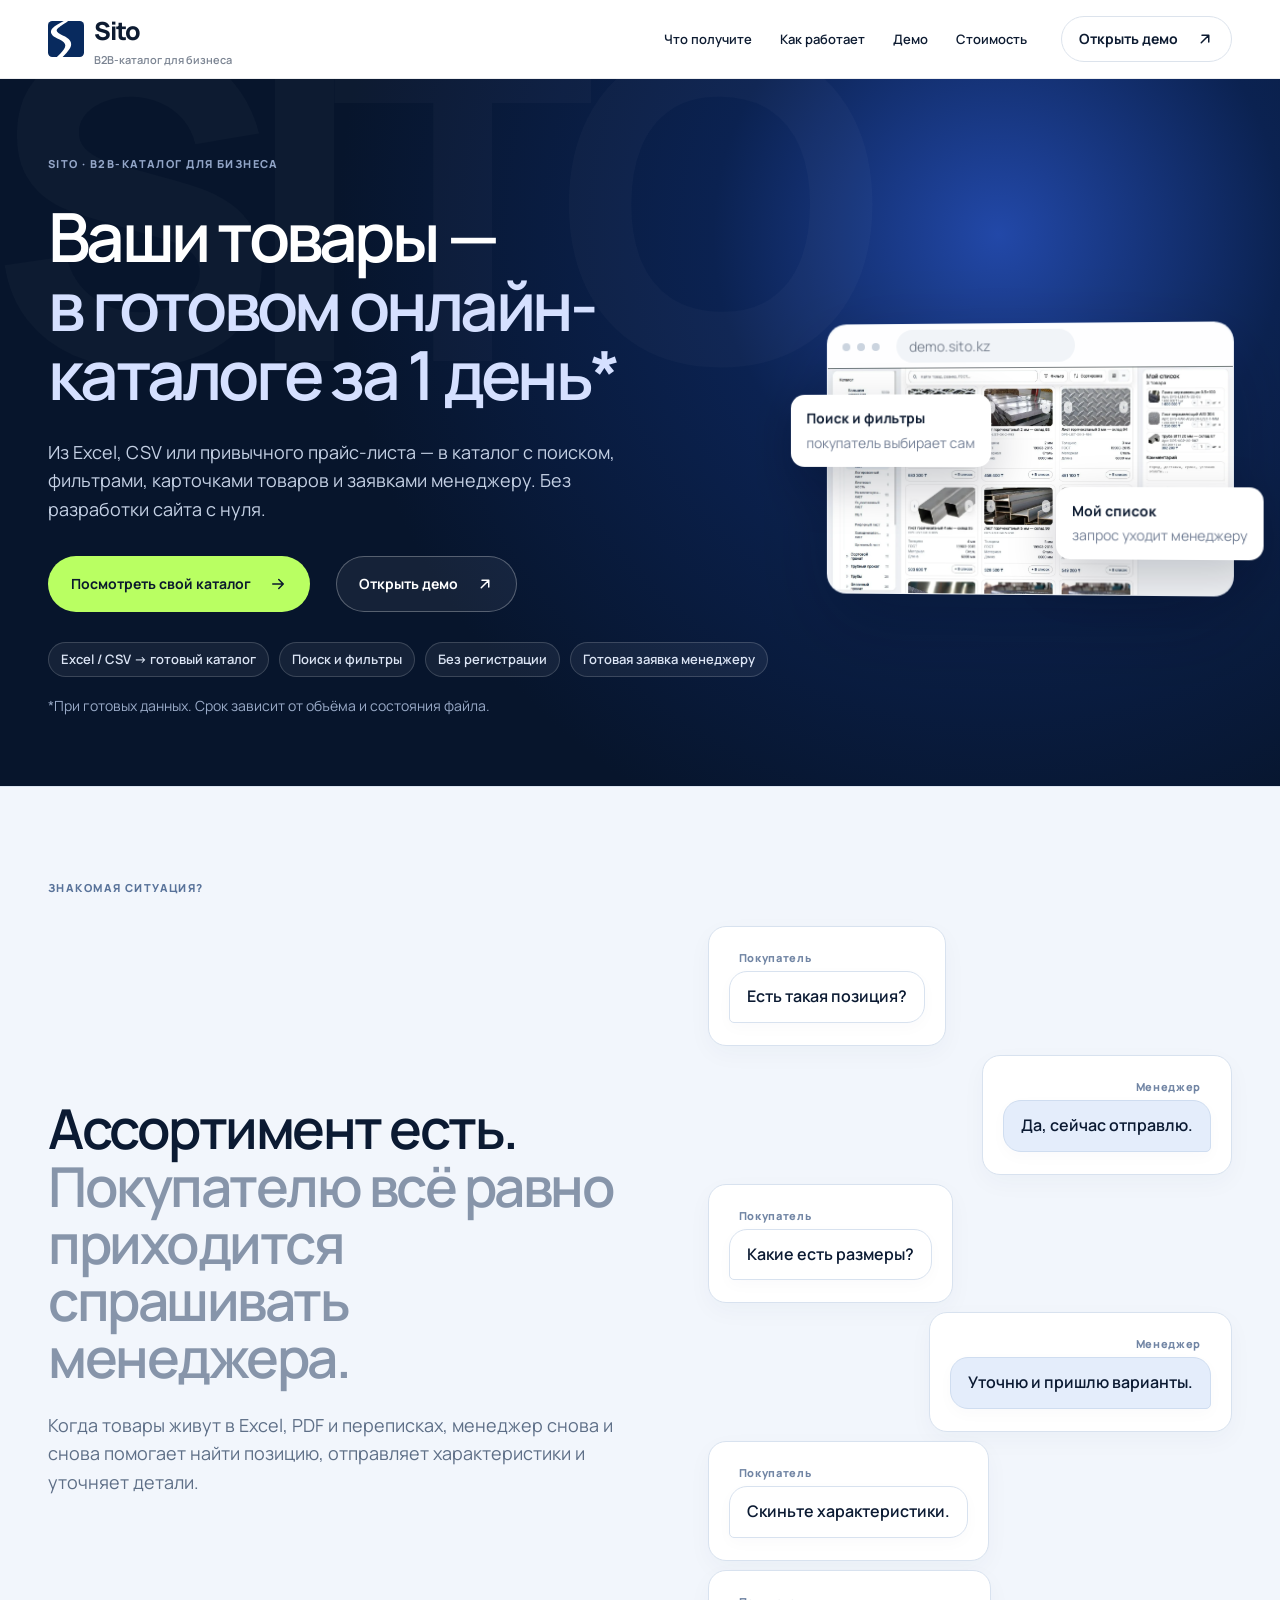
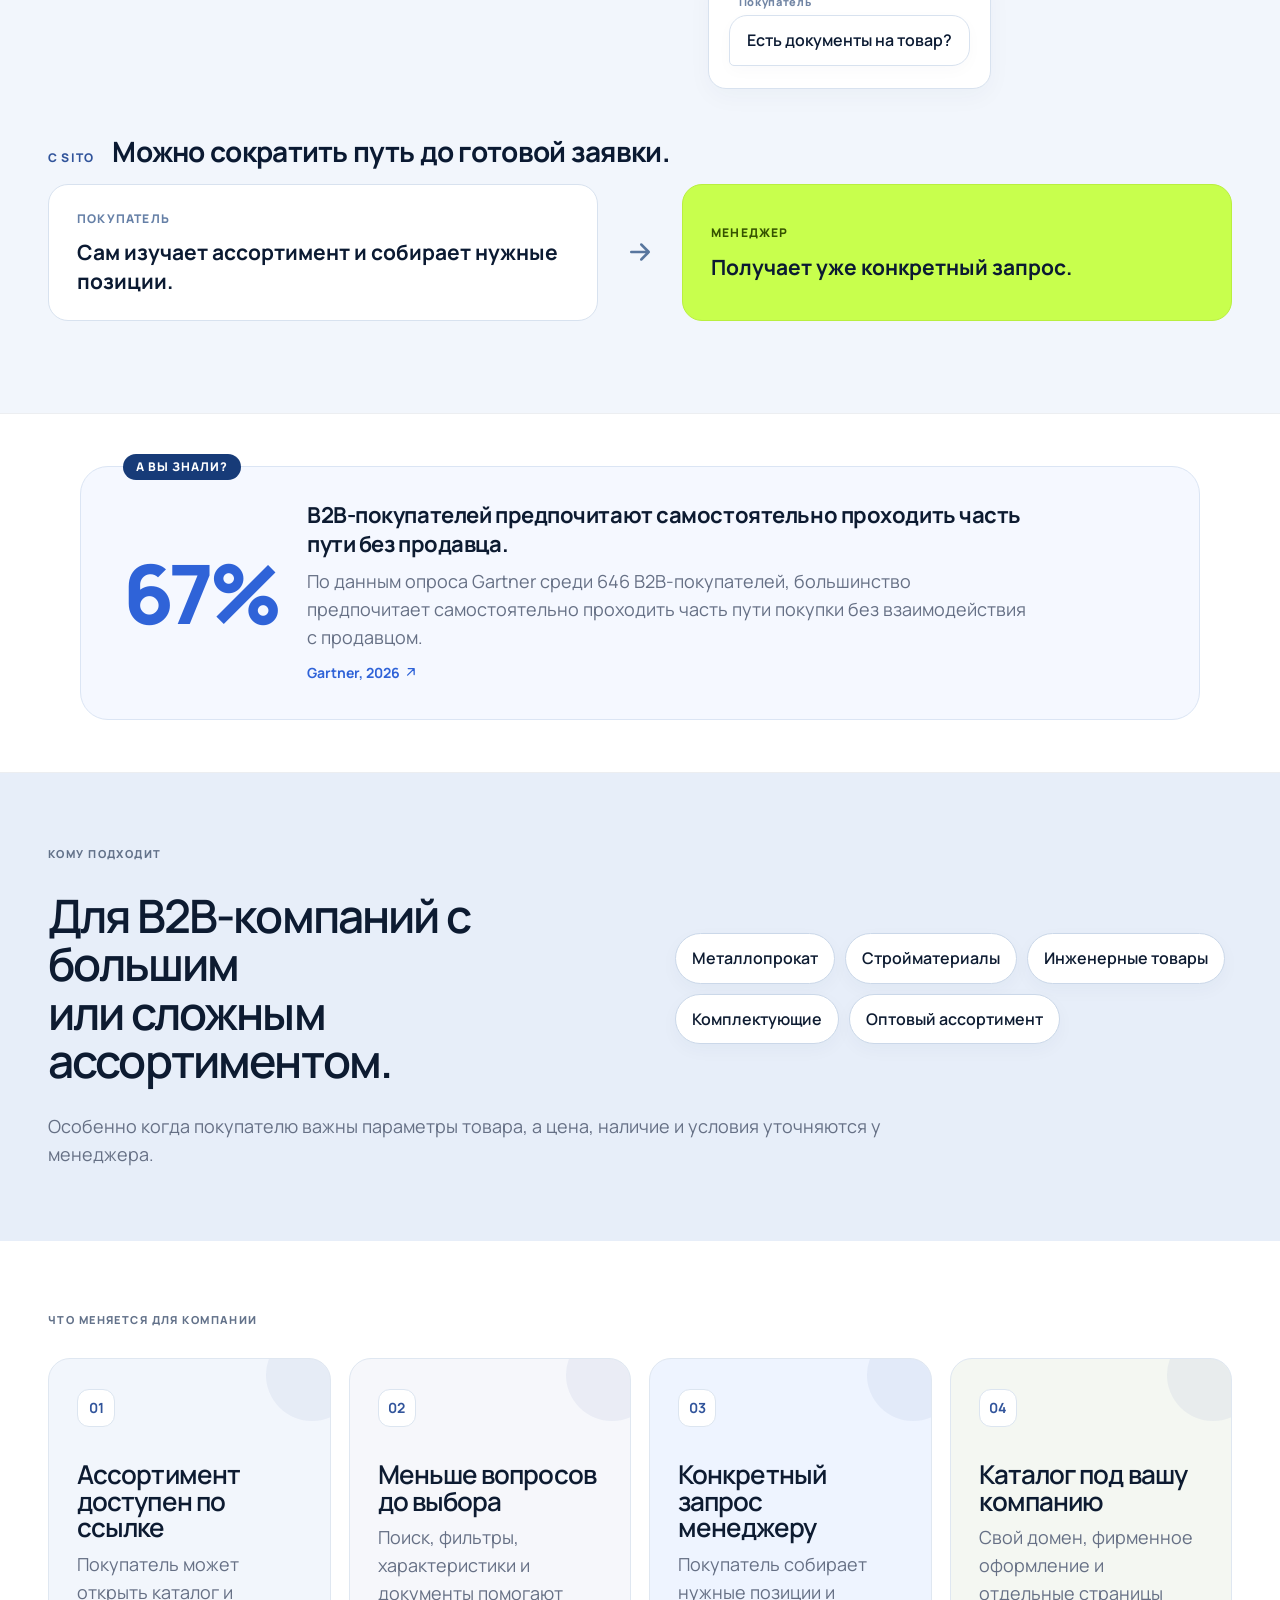
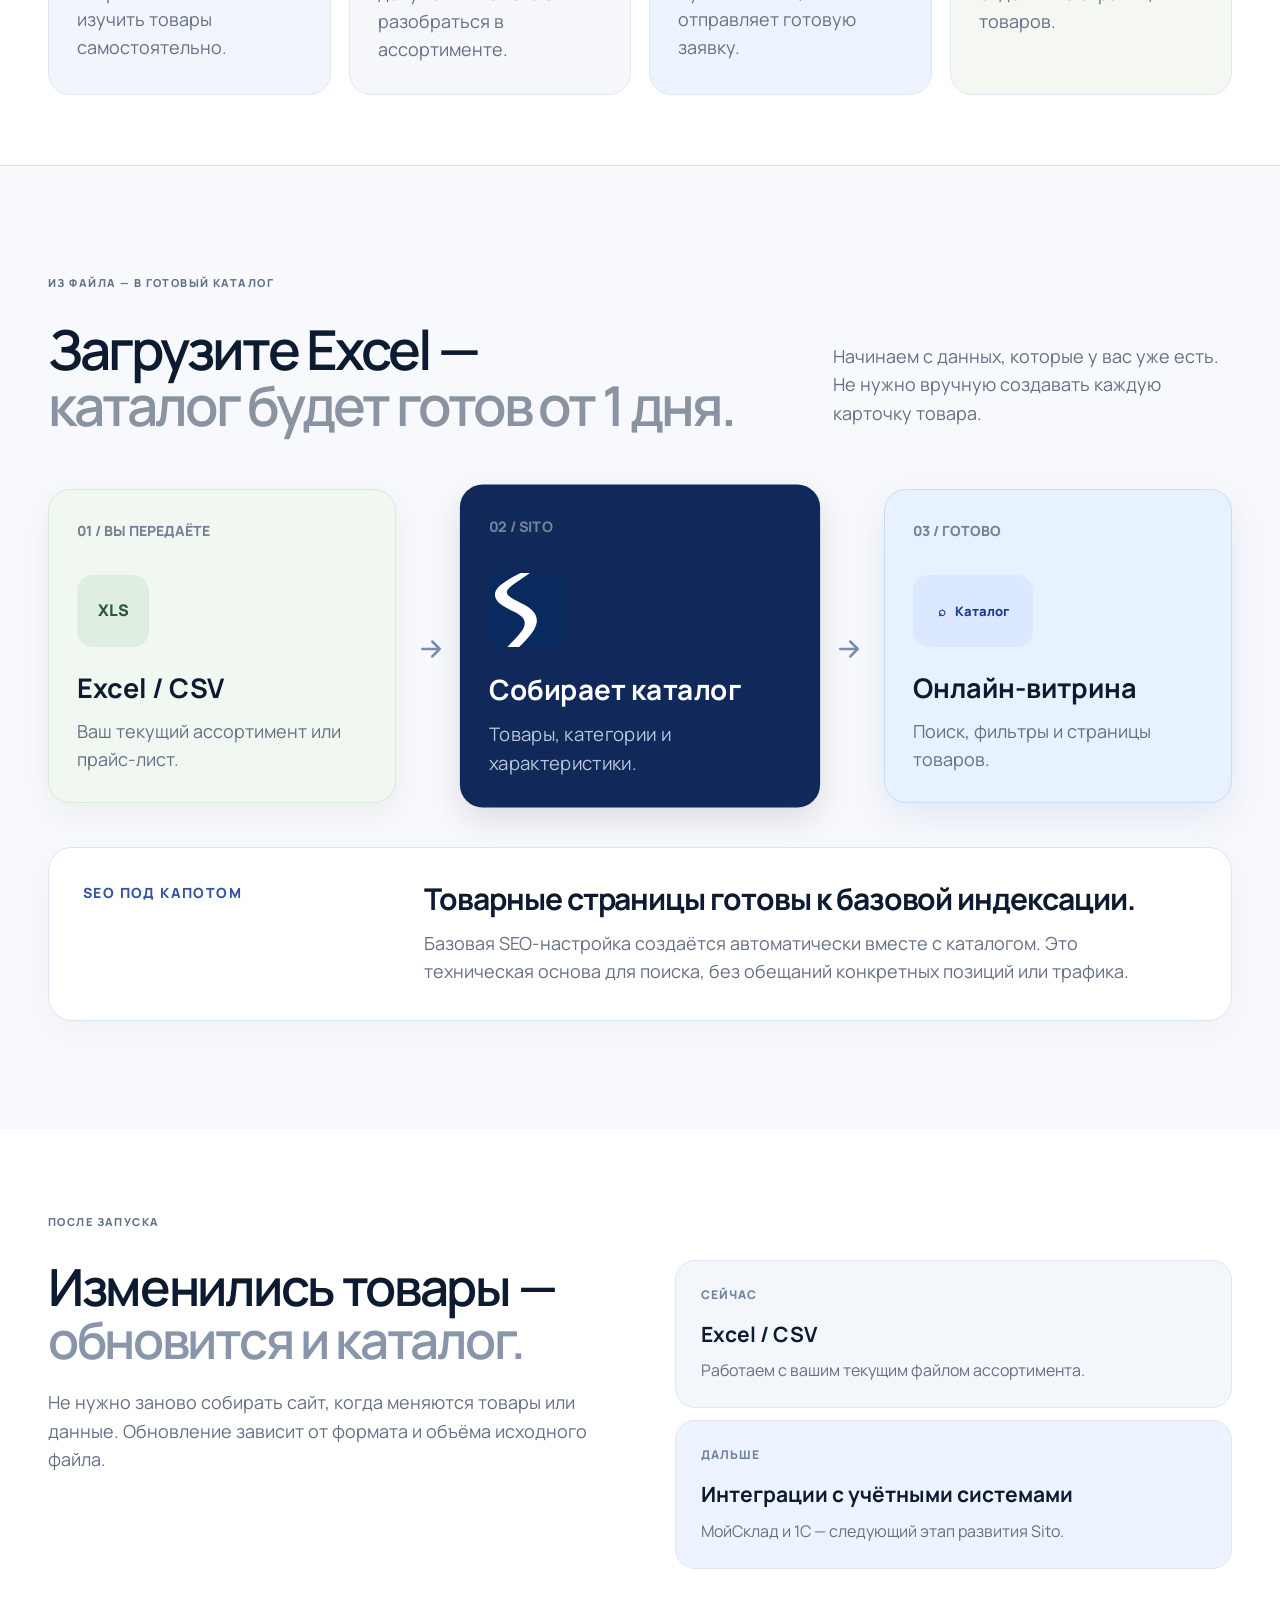
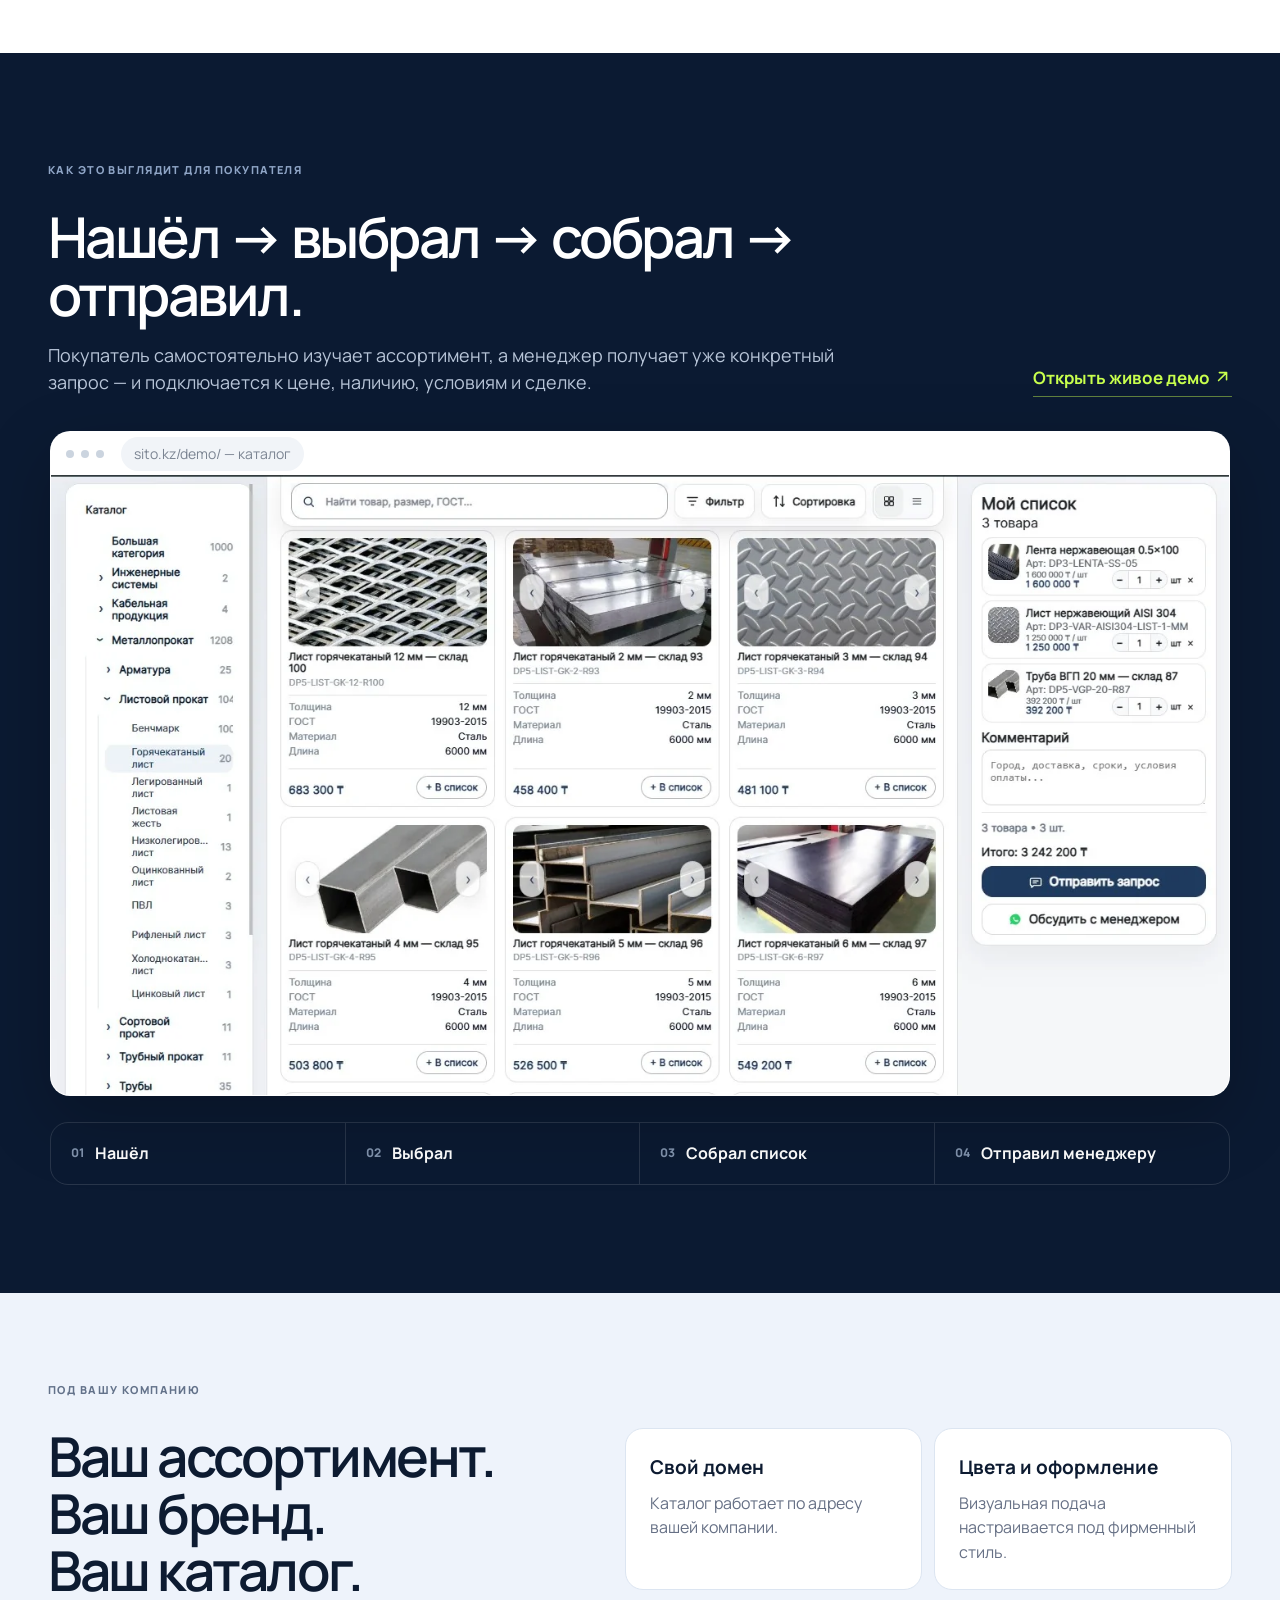
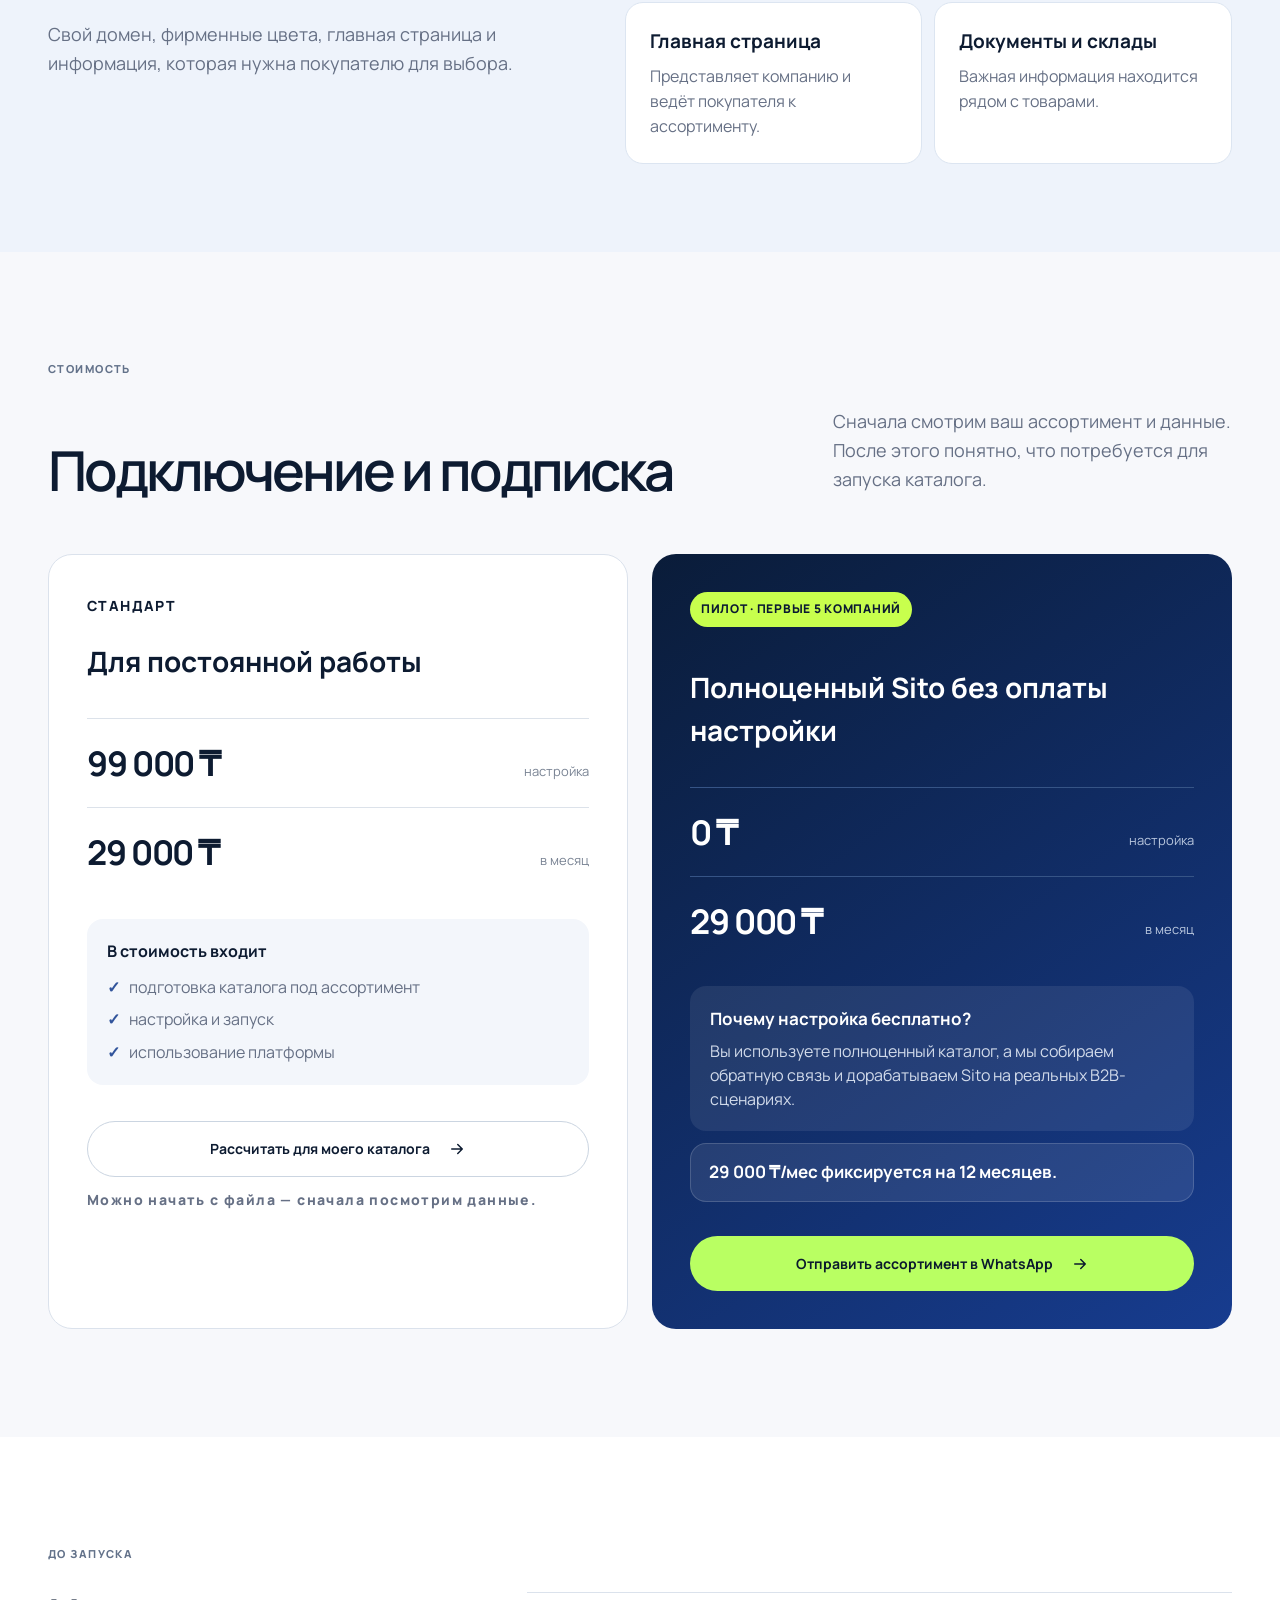
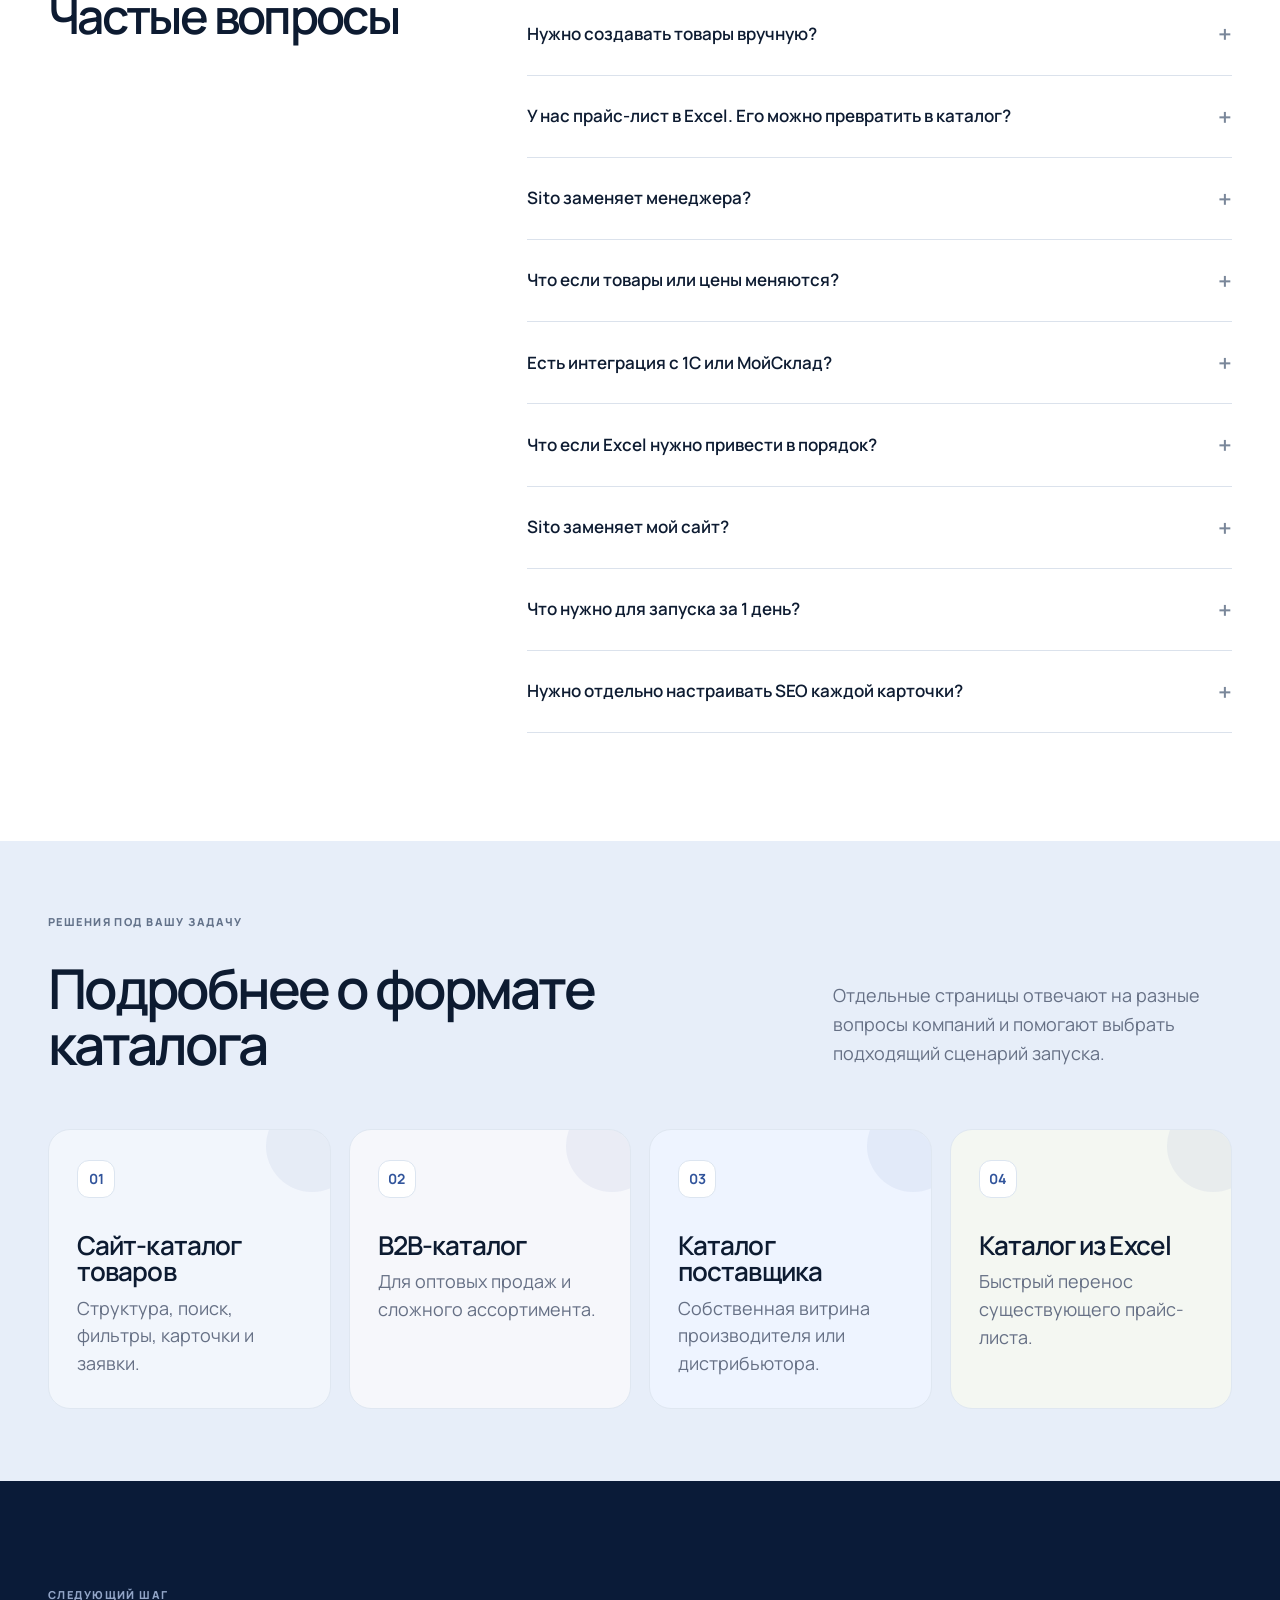
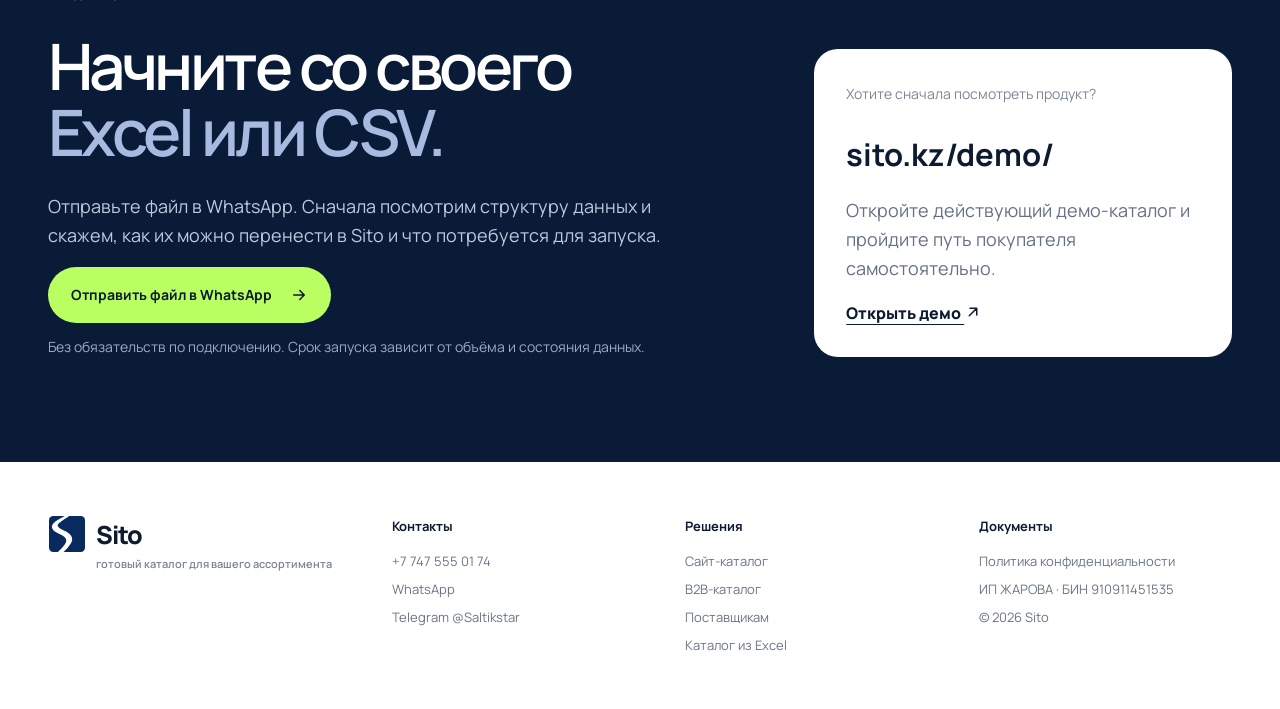
==== commit 01eca3e6: "style(marketing): replace decorative arrow glyphs with SVG icons" ====
--- a/index.html
+++ b/index.html
@@ -49,7 +49,7 @@
 <header class="site-header"><div class="shell header-inner">
 <a class="brand" href="#top" aria-label="Sito"><img src="assets/sito-logo-icon.svg" alt=""><span>Sito<small>B2B-каталог для бизнеса</small></span></a>
 <nav><a href="#benefits">Что получите</a><a href="#how">Как работает</a><a href="#demo">Демо</a><a href="#price">Стоимость</a></nav>
-<a class="btn btn-small btn-light" href="https://sito.kz/demo/" target="_blank" rel="noopener">Открыть демо <span>↗</span></a>
+<a class="btn btn-small btn-light" href="https://sito.kz/demo/" target="_blank" rel="noopener">Открыть демо <span class="arrow-wrap"><svg class="vector-arrow" width="18" height="18" viewBox="0 0 24 24" fill="none" stroke="currentColor" stroke-width="2" stroke-linecap="round" stroke-linejoin="round" aria-hidden="true" focusable="false"><path d="M7 17 17 7M8 7h9v9"/></svg></span></a>
 </div></header>
 <main id="main">
 <section class="hero hero-v3" id="top"><div class="shell">
@@ -57,7 +57,7 @@
 <div class="hero-grid"><div class="hero-copy">
 <h1>Ваши товары —<br><span>в готовом онлайн-каталоге за 1 день*</span></h1>
 <p class="hero-lead">Из Excel, CSV или привычного прайс-листа — в каталог с поиском, фильтрами, карточками товаров и заявками менеджеру. Без разработки сайта с нуля.</p>
-<div class="hero-actions"><a class="btn btn-accent wa" data-message="Здравствуйте! Хочу посмотреть, как будет выглядеть каталог Sito с моими товарами. Подскажите, что нужно отправить?" href="#">Посмотреть свой каталог <span>→</span></a><a class="btn btn-ghost" href="https://sito.kz/demo/" target="_blank" rel="noopener">Открыть демо <span>↗</span></a></div>
+<div class="hero-actions"><a class="btn btn-accent wa" data-message="Здравствуйте! Хочу посмотреть, как будет выглядеть каталог Sito с моими товарами. Подскажите, что нужно отправить?" href="#">Посмотреть свой каталог <span class="arrow-wrap"><svg class="vector-arrow" width="18" height="18" viewBox="0 0 24 24" fill="none" stroke="currentColor" stroke-width="2" stroke-linecap="round" stroke-linejoin="round" aria-hidden="true" focusable="false"><path d="M5 12h14m-6-6 6 6-6 6"/></svg></span></a><a class="btn btn-ghost" href="https://sito.kz/demo/" target="_blank" rel="noopener">Открыть демо <span class="arrow-wrap"><svg class="vector-arrow" width="18" height="18" viewBox="0 0 24 24" fill="none" stroke="currentColor" stroke-width="2" stroke-linecap="round" stroke-linejoin="round" aria-hidden="true" focusable="false"><path d="M7 17 17 7M8 7h9v9"/></svg></span></a></div>
 <div class="hero-tags"><span>Excel / CSV → готовый каталог</span><span>Поиск и фильтры</span><span>Без регистрации</span><span>Готовая заявка менеджеру</span></div>
 <p class="fine">*При готовых данных. Срок зависит от объёма и состояния файла.</p>
 </div>
@@ -77,7 +77,7 @@
 <div class="chat-row customer"><span>Покупатель</span><p>Есть документы на товар?</p></div>
 </div>
 </div>
-<div class="pain-solution-title"><span>С Sito</span><h3>Можно сократить путь до готовой заявки.</h3></div><div class="pain-result-flow"><div class="pain-result-card"><small>ПОКУПАТЕЛЬ</small><b>Сам изучает ассортимент и собирает нужные позиции.</b></div><div class="pain-flow-arrow" aria-hidden="true">→</div><div class="pain-result-card accent"><small>МЕНЕДЖЕР</small><b>Получает уже конкретный запрос.</b></div></div>
+<div class="pain-solution-title"><span>С Sito</span><h3>Можно сократить путь до готовой заявки.</h3></div><div class="pain-result-flow"><div class="pain-result-card"><small>ПОКУПАТЕЛЬ</small><b>Сам изучает ассортимент и собирает нужные позиции.</b></div><div class="pain-flow-arrow" aria-hidden="true"><svg class="vector-arrow" width="18" height="18" viewBox="0 0 24 24" fill="none" stroke="currentColor" stroke-width="2" stroke-linecap="round" stroke-linejoin="round" aria-hidden="true" focusable="false"><path d="M5 12h14m-6-6 6 6-6 6"/></svg></div><div class="pain-result-card accent"><small>МЕНЕДЖЕР</small><b>Получает уже конкретный запрос.</b></div></div>
 </div></section>
 <section class="research-proof">
   <div class="container research-proof-inner">
@@ -86,7 +86,7 @@
     <div class="research-proof-copy">
       <strong>B2B-покупателей предпочитают самостоятельно проходить часть пути без продавца.</strong>
       <p>По данным опроса Gartner среди 646 B2B-покупателей, большинство предпочитает самостоятельно проходить часть пути покупки без взаимодействия с продавцом.</p>
-      <a href="https://www.gartner.com/en/newsroom/press-releases/2026-03-09-gartner-sales-survey-finds-67-percent-of-b2b-buyers-prefer-a-rep-free-experience" target="_blank" rel="noopener">Gartner, 2026 ↗</a>
+      <a href="https://www.gartner.com/en/newsroom/press-releases/2026-03-09-gartner-sales-survey-finds-67-percent-of-b2b-buyers-prefer-a-rep-free-experience" target="_blank" rel="noopener">Gartner, 2026 <svg class="vector-arrow" width="18" height="18" viewBox="0 0 24 24" fill="none" stroke="currentColor" stroke-width="2" stroke-linecap="round" stroke-linejoin="round" aria-hidden="true" focusable="false"><path d="M7 17 17 7M8 7h9v9"/></svg></a>
     </div>
   </div>
 </section>
@@ -105,7 +105,7 @@
 <section class="section company company-v3" id="how"><div class="shell">
 <div class="section-index">Из файла — в готовый каталог</div>
 <div class="title-row"><h2>Загрузите Excel —<br><span>каталог будет готов от 1 дня.</span></h2><p>Начинаем с данных, которые у вас уже есть. Не нужно вручную создавать каждую карточку товара.</p></div>
-<div class="import-cards"><article><small>01 / ВЫ ПЕРЕДАЁТЕ</small><div class="file-icon">XLS</div><h3>Excel / CSV</h3><p>Ваш текущий ассортимент или прайс-лист.</p></article><div class="arrow">→</div><article class="accent-card"><small>02 / SITO</small><img src="assets/sito-logo-icon.svg" alt="Sito"><h3>Собирает каталог</h3><p>Товары, категории и характеристики.</p></article><div class="arrow">→</div><article><small>03 / ГОТОВО</small><div class="mini-window">⌕ &nbsp; Каталог</div><h3>Онлайн-витрина</h3><p>Поиск, фильтры и страницы товаров.</p></article></div>
+<div class="import-cards"><article><small>01 / ВЫ ПЕРЕДАЁТЕ</small><div class="file-icon">XLS</div><h3>Excel / CSV</h3><p>Ваш текущий ассортимент или прайс-лист.</p></article><div class="arrow"><svg class="vector-arrow" width="18" height="18" viewBox="0 0 24 24" fill="none" stroke="currentColor" stroke-width="2" stroke-linecap="round" stroke-linejoin="round" aria-hidden="true" focusable="false"><path d="M5 12h14m-6-6 6 6-6 6"/></svg></div><article class="accent-card"><small>02 / SITO</small><img src="assets/sito-logo-icon.svg" alt="Sito"><h3>Собирает каталог</h3><p>Товары, категории и характеристики.</p></article><div class="arrow"><svg class="vector-arrow" width="18" height="18" viewBox="0 0 24 24" fill="none" stroke="currentColor" stroke-width="2" stroke-linecap="round" stroke-linejoin="round" aria-hidden="true" focusable="false"><path d="M5 12h14m-6-6 6 6-6 6"/></svg></div><article><small>03 / ГОТОВО</small><div class="mini-window">⌕ &nbsp; Каталог</div><h3>Онлайн-витрина</h3><p>Поиск, фильтры и страницы товаров.</p></article></div>
 <div class="seo-underhood"><div class="seo-kicker">SEO ПОД КАПОТОМ</div><div><h3>Товарные страницы готовы к базовой индексации.</h3><p>Базовая SEO-настройка создаётся автоматически вместе с каталогом. Это техническая основа для поиска, без обещаний конкретных позиций или трафика.</p></div></div>
 </div></section>
 
@@ -117,7 +117,7 @@
 
 <section class="section product-show product-journey" id="demo"><div class="shell">
 <div class="section-index">Как это выглядит для покупателя</div>
-<div class="product-journey-head"><div><h2>Нашёл → выбрал → собрал → отправил.</h2><p>Покупатель самостоятельно изучает ассортимент, а менеджер получает уже конкретный запрос — и подключается к цене, наличию, условиям и сделке.</p></div><a class="demo-text-link" href="https://sito.kz/demo/" target="_blank" rel="noopener">Открыть живое демо ↗</a></div>
+<div class="product-journey-head"><div><h2>Нашёл → выбрал → собрал → отправил.</h2><p>Покупатель самостоятельно изучает ассортимент, а менеджер получает уже конкретный запрос — и подключается к цене, наличию, условиям и сделке.</p></div><a class="demo-text-link" href="https://sito.kz/demo/" target="_blank" rel="noopener">Открыть живое демо <svg class="vector-arrow" width="18" height="18" viewBox="0 0 24 24" fill="none" stroke="currentColor" stroke-width="2" stroke-linecap="round" stroke-linejoin="round" aria-hidden="true" focusable="false"><path d="M7 17 17 7M8 7h9v9"/></svg></a></div>
 <div class="mockup product-main-mockup"><div class="browser-bar"><i></i><i></i><i></i><span>sito.kz/demo/ — каталог</span></div><div class="screen"><img src="assets/catalog.webp" alt="Интерфейс каталога Sito" loading="lazy"></div></div>
 <div class="journey-line"><span><em>01</em><b>Нашёл</b></span><span><em>02</em><b>Выбрал</b></span><span><em>03</em><b>Собрал список</b></span><span><em>04</em><b>Отправил менеджеру</b></span></div>
 </div></section>
@@ -132,15 +132,15 @@
 <div class="section-index">Стоимость</div>
 <div class="title-row"><h2>Подключение и подписка</h2><p>Сначала смотрим ваш ассортимент и данные. После этого понятно, что потребуется для запуска каталога.</p></div>
 <div class="price-grid">
-<article><small>СТАНДАРТ</small><h3>Для постоянной работы</h3><div class="price"><b>99 000 ₸</b><span>настройка</span></div><div class="price"><b>29 000 ₸</b><span>в месяц</span></div><div class="price-includes"><b>В стоимость входит</b><span>подготовка каталога под ассортимент</span><span>настройка и запуск</span><span>использование платформы</span></div><a class="btn btn-outline wa" data-message="Здравствуйте! Хочу рассчитать подключение Sito для моего каталога. Могу отправить файл с ассортиментом." href="#">Рассчитать для моего каталога →</a><small class="price-next">Можно начать с файла — сначала посмотрим данные.</small></article>
-<article class="pilot"><div class="pilot-badge">ПИЛОТ · ПЕРВЫЕ 5 КОМПАНИЙ</div><h3>Полноценный Sito без оплаты настройки</h3><div class="price"><b>0 ₸</b><span>настройка</span></div><div class="price"><b>29 000 ₸</b><span>в месяц</span></div><div class="pilot-reason"><b>Почему настройка бесплатно?</b><p>Вы используете полноценный каталог, а мы собираем обратную связь и дорабатываем Sito на реальных B2B-сценариях.</p></div><div class="pilot-fixed"><b>29 000 ₸/мес фиксируется на 12 месяцев.</b></div><a class="btn btn-accent wa" data-message="Здравствуйте! Хочу участвовать в пилоте Sito. Могу отправить Excel или CSV с ассортиментом для предварительной оценки." href="#">Отправить ассортимент в WhatsApp →</a></article>
+<article><small>СТАНДАРТ</small><h3>Для постоянной работы</h3><div class="price"><b>99 000 ₸</b><span>настройка</span></div><div class="price"><b>29 000 ₸</b><span>в месяц</span></div><div class="price-includes"><b>В стоимость входит</b><span>подготовка каталога под ассортимент</span><span>настройка и запуск</span><span>использование платформы</span></div><a class="btn btn-outline wa" data-message="Здравствуйте! Хочу рассчитать подключение Sito для моего каталога. Могу отправить файл с ассортиментом." href="#">Рассчитать для моего каталога <svg class="vector-arrow" width="18" height="18" viewBox="0 0 24 24" fill="none" stroke="currentColor" stroke-width="2" stroke-linecap="round" stroke-linejoin="round" aria-hidden="true" focusable="false"><path d="M5 12h14m-6-6 6 6-6 6"/></svg></a><small class="price-next">Можно начать с файла — сначала посмотрим данные.</small></article>
+<article class="pilot"><div class="pilot-badge">ПИЛОТ · ПЕРВЫЕ 5 КОМПАНИЙ</div><h3>Полноценный Sito без оплаты настройки</h3><div class="price"><b>0 ₸</b><span>настройка</span></div><div class="price"><b>29 000 ₸</b><span>в месяц</span></div><div class="pilot-reason"><b>Почему настройка бесплатно?</b><p>Вы используете полноценный каталог, а мы собираем обратную связь и дорабатываем Sito на реальных B2B-сценариях.</p></div><div class="pilot-fixed"><b>29 000 ₸/мес фиксируется на 12 месяцев.</b></div><a class="btn btn-accent wa" data-message="Здравствуйте! Хочу участвовать в пилоте Sito. Могу отправить Excel или CSV с ассортиментом для предварительной оценки." href="#">Отправить ассортимент в WhatsApp <svg class="vector-arrow" width="18" height="18" viewBox="0 0 24 24" fill="none" stroke="currentColor" stroke-width="2" stroke-linecap="round" stroke-linejoin="round" aria-hidden="true" focusable="false"><path d="M5 12h14m-6-6 6 6-6 6"/></svg></a></article>
 </div></div></section>
 
 <section class="section faq"><div class="shell"><div class="section-index">До запуска</div><div class="faq-grid"><h2>Частые вопросы</h2><div class="accordions"><details><summary>Нужно создавать товары вручную?<span>+</span></summary><p>Нет, если ассортимент есть в Excel или CSV. Данные загружаются из существующего файла.</p></details><details><summary>У нас прайс-лист в Excel. Его можно превратить в каталог?<span>+</span></summary><p>Да. Сначала смотрим структуру прайс-листа и определяем, какие данные можно перенести в каталог: товары, категории, характеристики и другие поля.</p></details><details><summary>Sito заменяет менеджера?<span>+</span></summary><p>Нет. Покупатель самостоятельно проходит предварительный выбор, а менеджер подключается к консультации, наличию, цене, условиям и сделке.</p></details><details><summary>Что если товары или цены меняются?<span>+</span></summary><p>Каталог можно обновлять при изменении ассортимента. Условия обновления зависят от формата и объёма ваших данных.</p></details><details><summary>Есть интеграция с 1С или МойСклад?<span>+</span></summary><p>Пока каталог работает с импортом данных из Excel или CSV. Интеграции с МойСклад и 1С — следующий этап развития Sito.</p></details><details><summary>Что если Excel нужно привести в порядок?<span>+</span></summary><p>Сначала смотрим структуру файла и оцениваем, какие данные можно использовать для каталога. Срок запуска зависит от состояния исходных данных.</p></details><details><summary>Sito заменяет мой сайт?<span>+</span></summary><p>Нет. Sito можно использовать как отдельный каталог для ассортимента и отправлять покупателям прямую ссылку.</p></details><details><summary>Что нужно для запуска за 1 день?<span>+</span></summary><p>Готовый Excel или CSV с товарными данными. Фактический срок зависит от объёма и состояния файла.</p></details><details><summary>Нужно отдельно настраивать SEO каждой карточки?<span>+</span></summary><p>Базовая SEO-настройка товарных страниц создаётся автоматически по умолчанию. Это техническая основа для индексации, а не обещание конкретных позиций или трафика из поиска.</p></details></div></div></div></section>
 
 <section class="section audience"><div class="shell"><div class="section-index">Решения под вашу задачу</div><div class="title-row"><h2>Подробнее о формате каталога</h2><p>Отдельные страницы отвечают на разные вопросы компаний и помогают выбрать подходящий сценарий запуска.</p></div><div class="benefit-grid"><article><span>01</span><h2><a href="sait-katalog-tovarov/">Сайт-каталог товаров</a></h2><p>Структура, поиск, фильтры, карточки и заявки.</p></article><article><span>02</span><h2><a href="b2b-katalog/">B2B-каталог</a></h2><p>Для оптовых продаж и сложного ассортимента.</p></article><article><span>03</span><h2><a href="katalog-dlya-postavshchika/">Каталог поставщика</a></h2><p>Собственная витрина производителя или дистрибьютора.</p></article><article><span>04</span><h2><a href="katalog-iz-excel/">Каталог из Excel</a></h2><p>Быстрый перенос существующего прайс-листа.</p></article></div></div></section>
 
-<section class="final" id="final"><div class="shell final-grid"><div><div class="section-index light">Следующий шаг</div><h2>Начните со своего<br><span>Excel или CSV.</span></h2><p>Отправьте файл в WhatsApp. Сначала посмотрим структуру данных и скажем, как их можно перенести в Sito и что потребуется для запуска.</p><a class="btn btn-accent wa" data-message="Здравствуйте! Хочу посмотреть Sito на своих товарах. Могу отправить Excel или CSV с ассортиментом для предварительной оценки." href="#">Отправить файл в WhatsApp <span>→</span></a><small class="final-note">Без обязательств по подключению. Срок запуска зависит от объёма и состояния данных.</small></div><div class="final-card"><span>Хотите сначала посмотреть продукт?</span><h3>sito.kz/demo/</h3><p>Откройте действующий демо-каталог и пройдите путь покупателя самостоятельно.</p><a href="https://sito.kz/demo/" target="_blank" rel="noopener">Открыть демо ↗</a></div></div></section>
+<section class="final" id="final"><div class="shell final-grid"><div><div class="section-index light">Следующий шаг</div><h2>Начните со своего<br><span>Excel или CSV.</span></h2><p>Отправьте файл в WhatsApp. Сначала посмотрим структуру данных и скажем, как их можно перенести в Sito и что потребуется для запуска.</p><a class="btn btn-accent wa" data-message="Здравствуйте! Хочу посмотреть Sito на своих товарах. Могу отправить Excel или CSV с ассортиментом для предварительной оценки." href="#">Отправить файл в WhatsApp <span class="arrow-wrap"><svg class="vector-arrow" width="18" height="18" viewBox="0 0 24 24" fill="none" stroke="currentColor" stroke-width="2" stroke-linecap="round" stroke-linejoin="round" aria-hidden="true" focusable="false"><path d="M5 12h14m-6-6 6 6-6 6"/></svg></span></a><small class="final-note">Без обязательств по подключению. Срок запуска зависит от объёма и состояния данных.</small></div><div class="final-card"><span>Хотите сначала посмотреть продукт?</span><h3>sito.kz/demo/</h3><p>Откройте действующий демо-каталог и пройдите путь покупателя самостоятельно.</p><a href="https://sito.kz/demo/" target="_blank" rel="noopener">Открыть демо <svg class="vector-arrow" width="18" height="18" viewBox="0 0 24 24" fill="none" stroke="currentColor" stroke-width="2" stroke-linecap="round" stroke-linejoin="round" aria-hidden="true" focusable="false"><path d="M7 17 17 7M8 7h9v9"/></svg></a></div></div></section>
 </main>
 <footer><div class="shell footer-grid"><div class="brand foot-brand"><img src="assets/sito-logo-icon.svg" alt=""><span>Sito<small>готовый каталог для вашего ассортимента</small></span></div><div><b>Контакты</b><a href="tel:+77475550174">+7 747 555 01 74</a><a href="https://wa.me/77475550174" target="_blank" rel="noopener">WhatsApp</a><a href="https://t.me/Saltikstar" target="_blank" rel="noopener">Telegram @Saltikstar</a></div><div><b>Решения</b><a href="sait-katalog-tovarov/">Сайт-каталог</a><a href="b2b-katalog/">B2B-каталог</a><a href="katalog-dlya-postavshchika/">Поставщикам</a><a href="katalog-iz-excel/">Каталог из Excel</a></div><div><b>Документы</b><a href="privacy.html">Политика конфиденциальности</a><span>ИП ЖАРОВА · БИН 910911451535</span><span>© 2026 Sito</span></div></div></footer>
 </body></html>
--- a/styles-v2.css
+++ b/styles-v2.css
@@ -316,3 +316,10 @@
 /* SEO solution links on the homepage */
 .benefit-grid h2 a{color:inherit;text-decoration:none}
 .benefit-grid h2 a:hover{color:#31549b}
+
+/* Uniform scalable SVG arrows for marketing links and flows */
+.vector-arrow{width:1.125em;height:1.125em;display:inline-block;vertical-align:-.13em;flex-shrink:0;fill:none;stroke:currentColor}
+.btn .vector-arrow{width:18px;height:18px}
+.btn .arrow-wrap{display:inline-flex;align-items:center;justify-content:center}
+.breadcrumbs .vector-arrow{width:14px;height:14px;opacity:.8;vertical-align:middle}
+.pain-flow-arrow .vector-arrow,.company-v3 .arrow .vector-arrow{width:30px;height:30px;vertical-align:middle}
